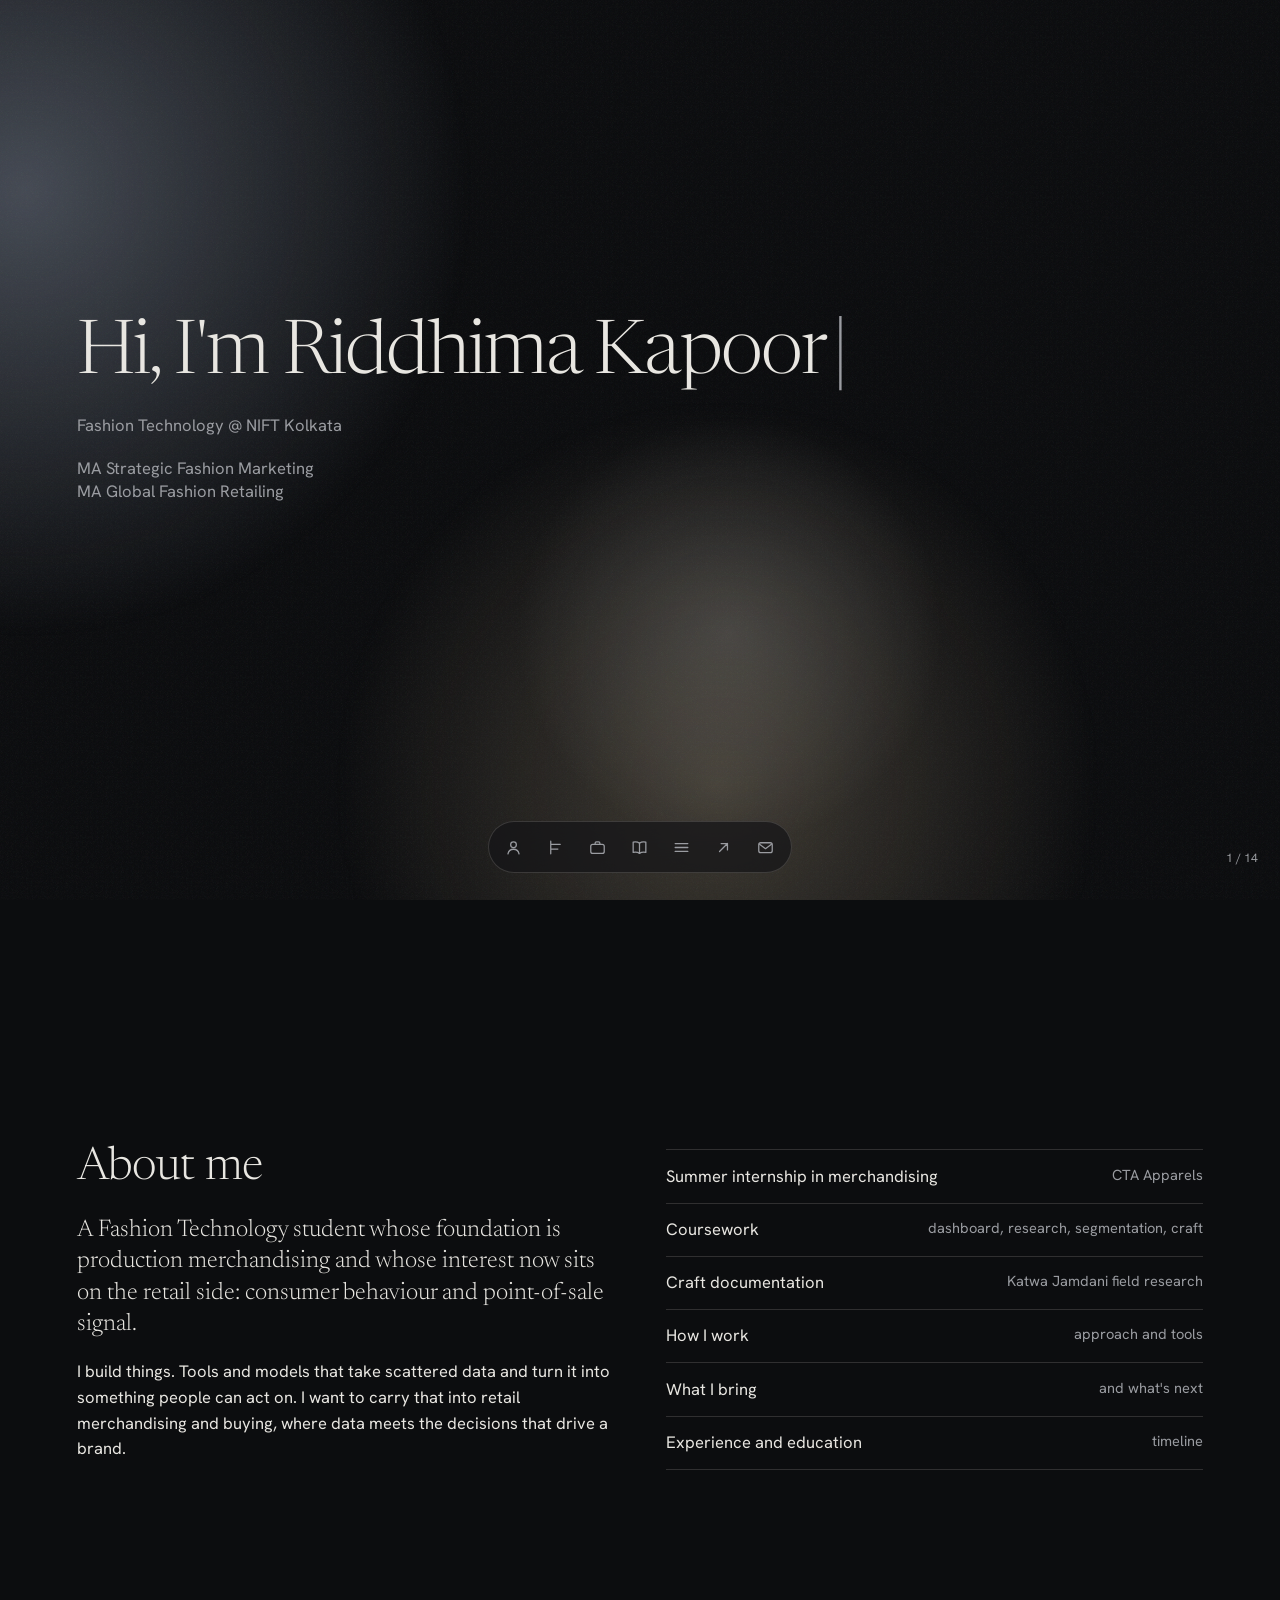
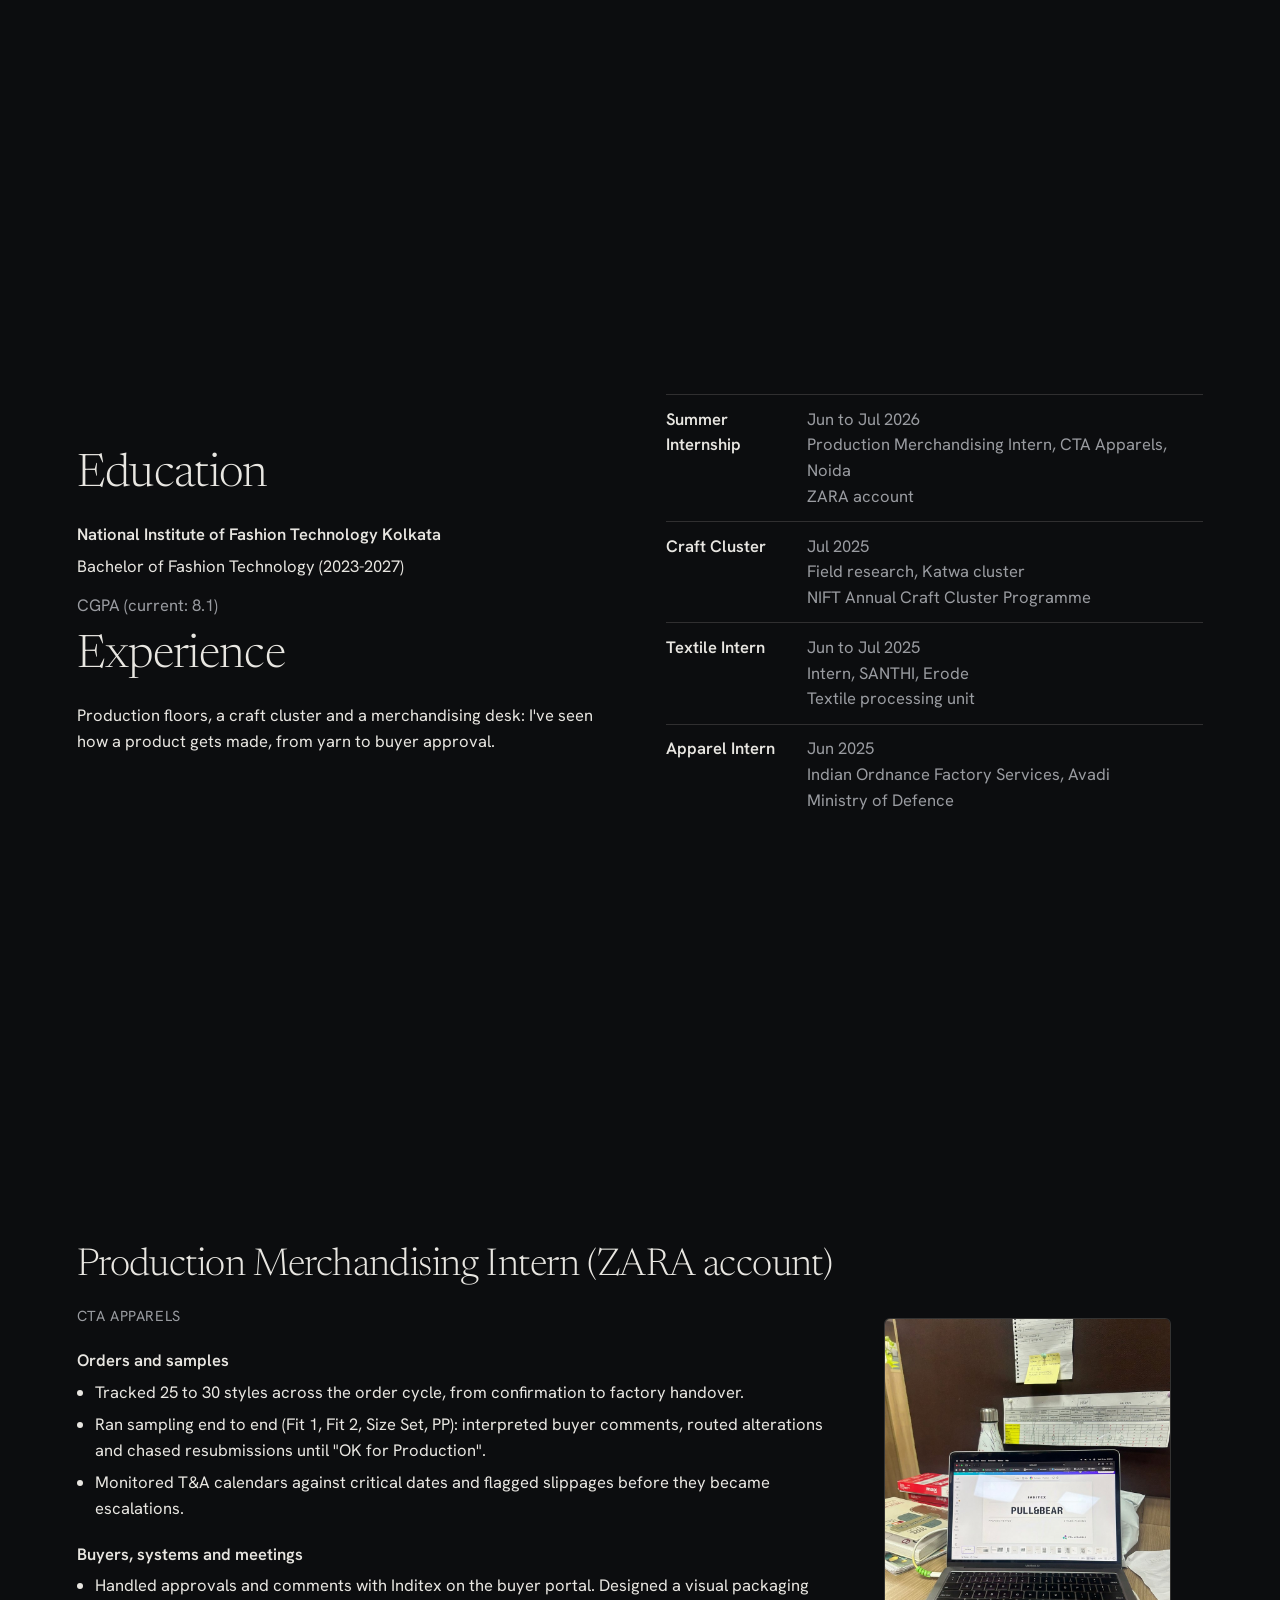
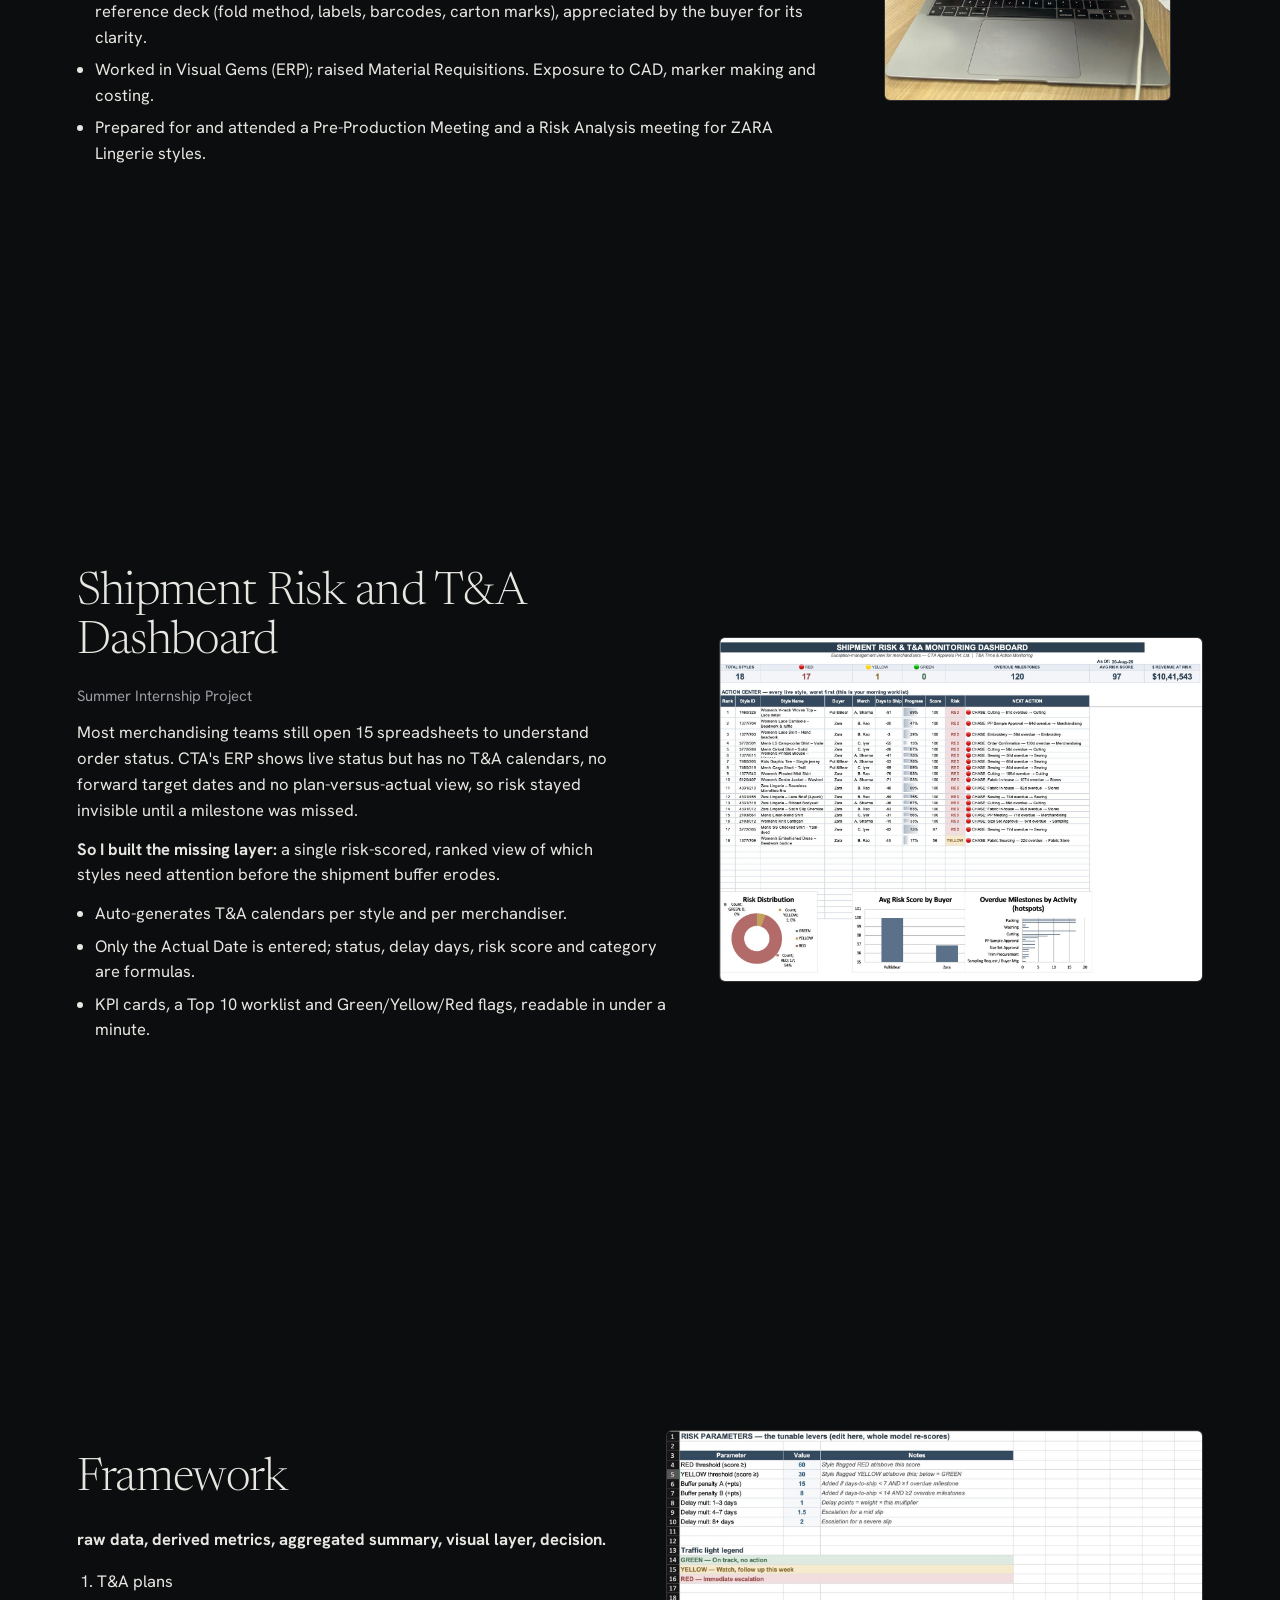
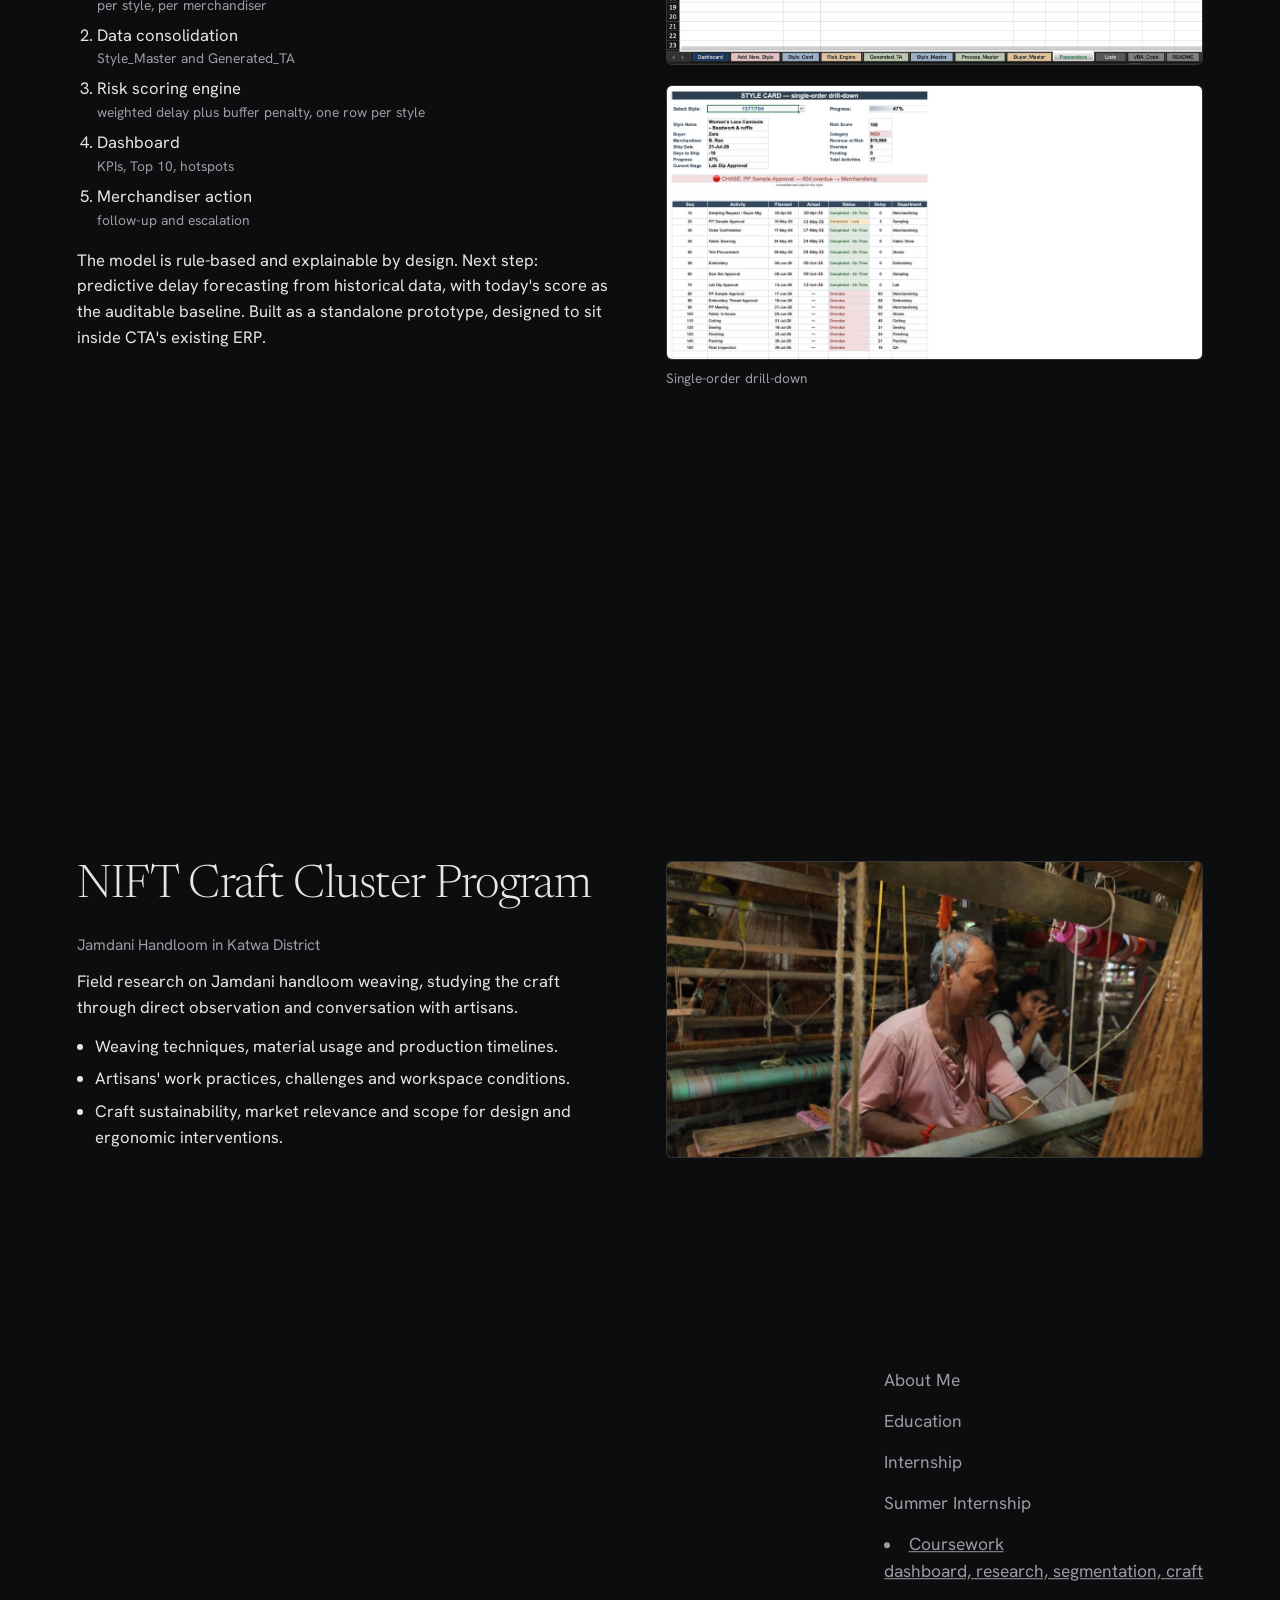
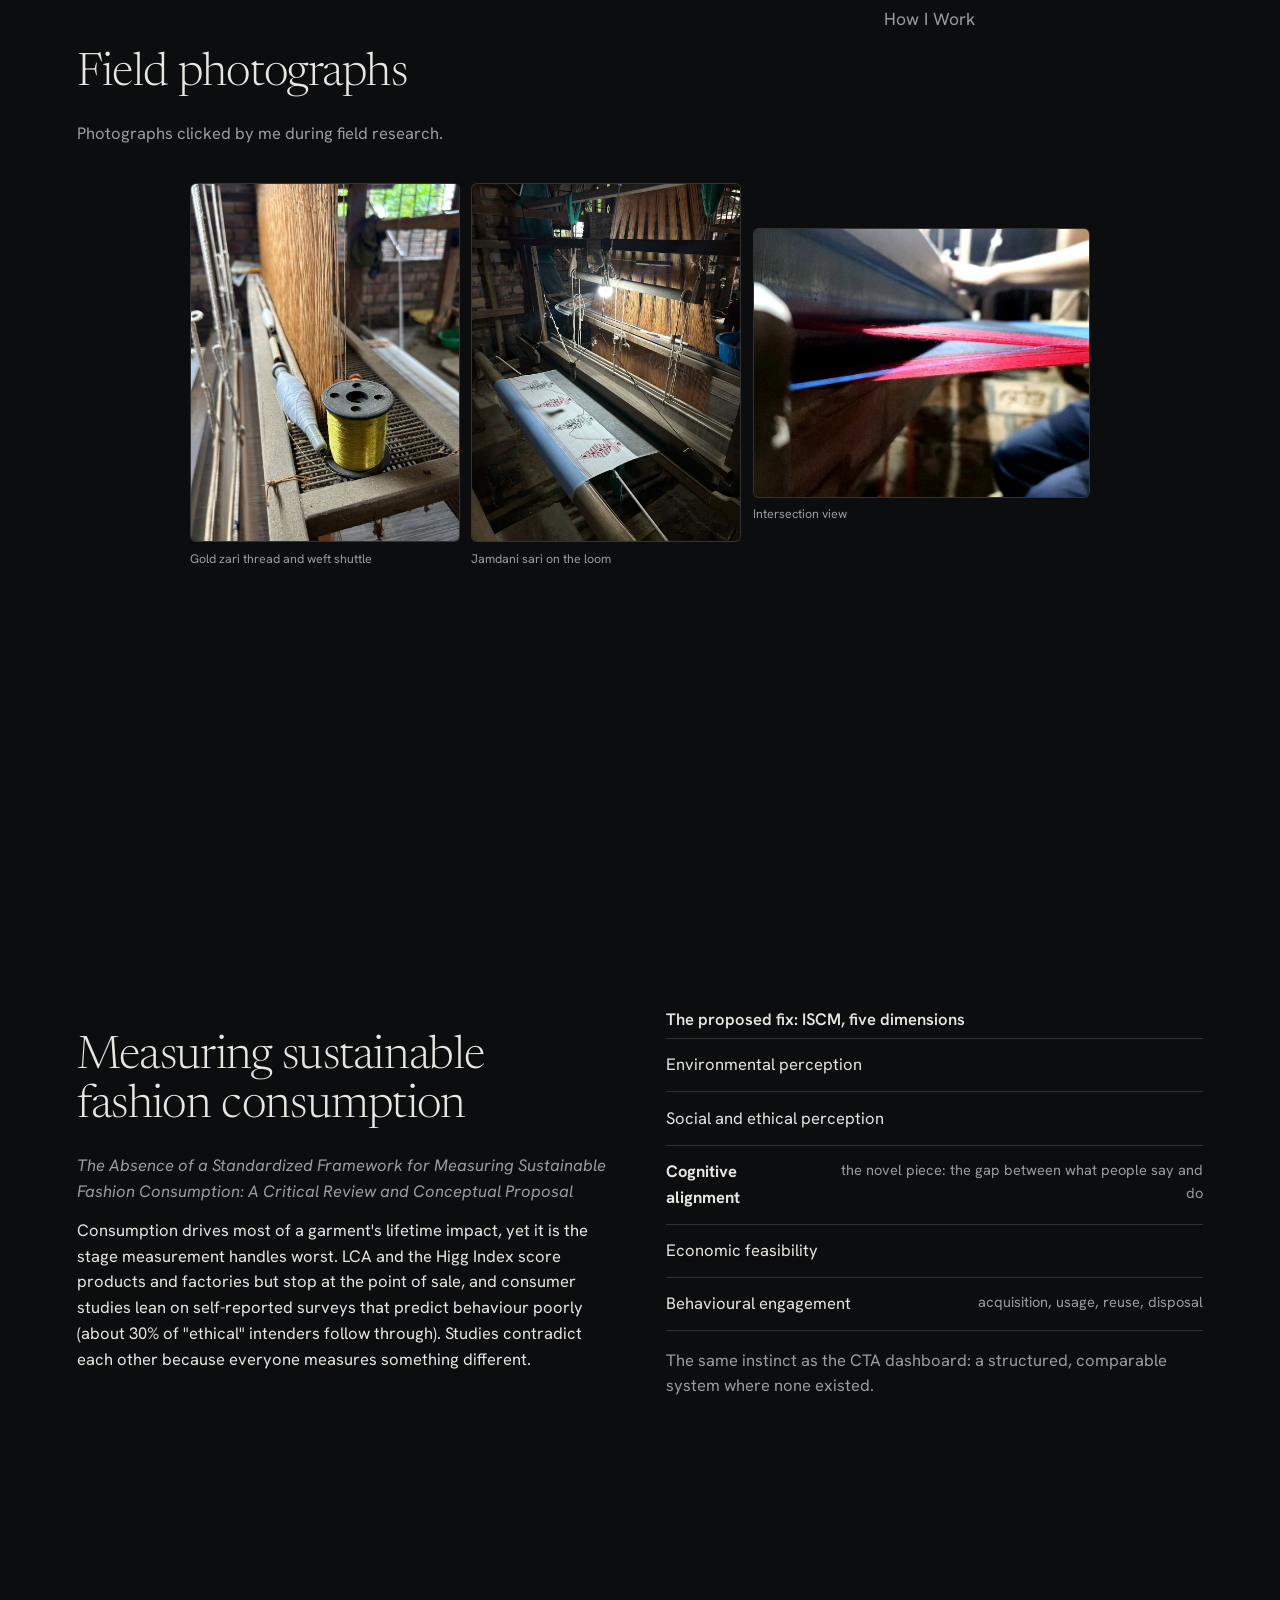
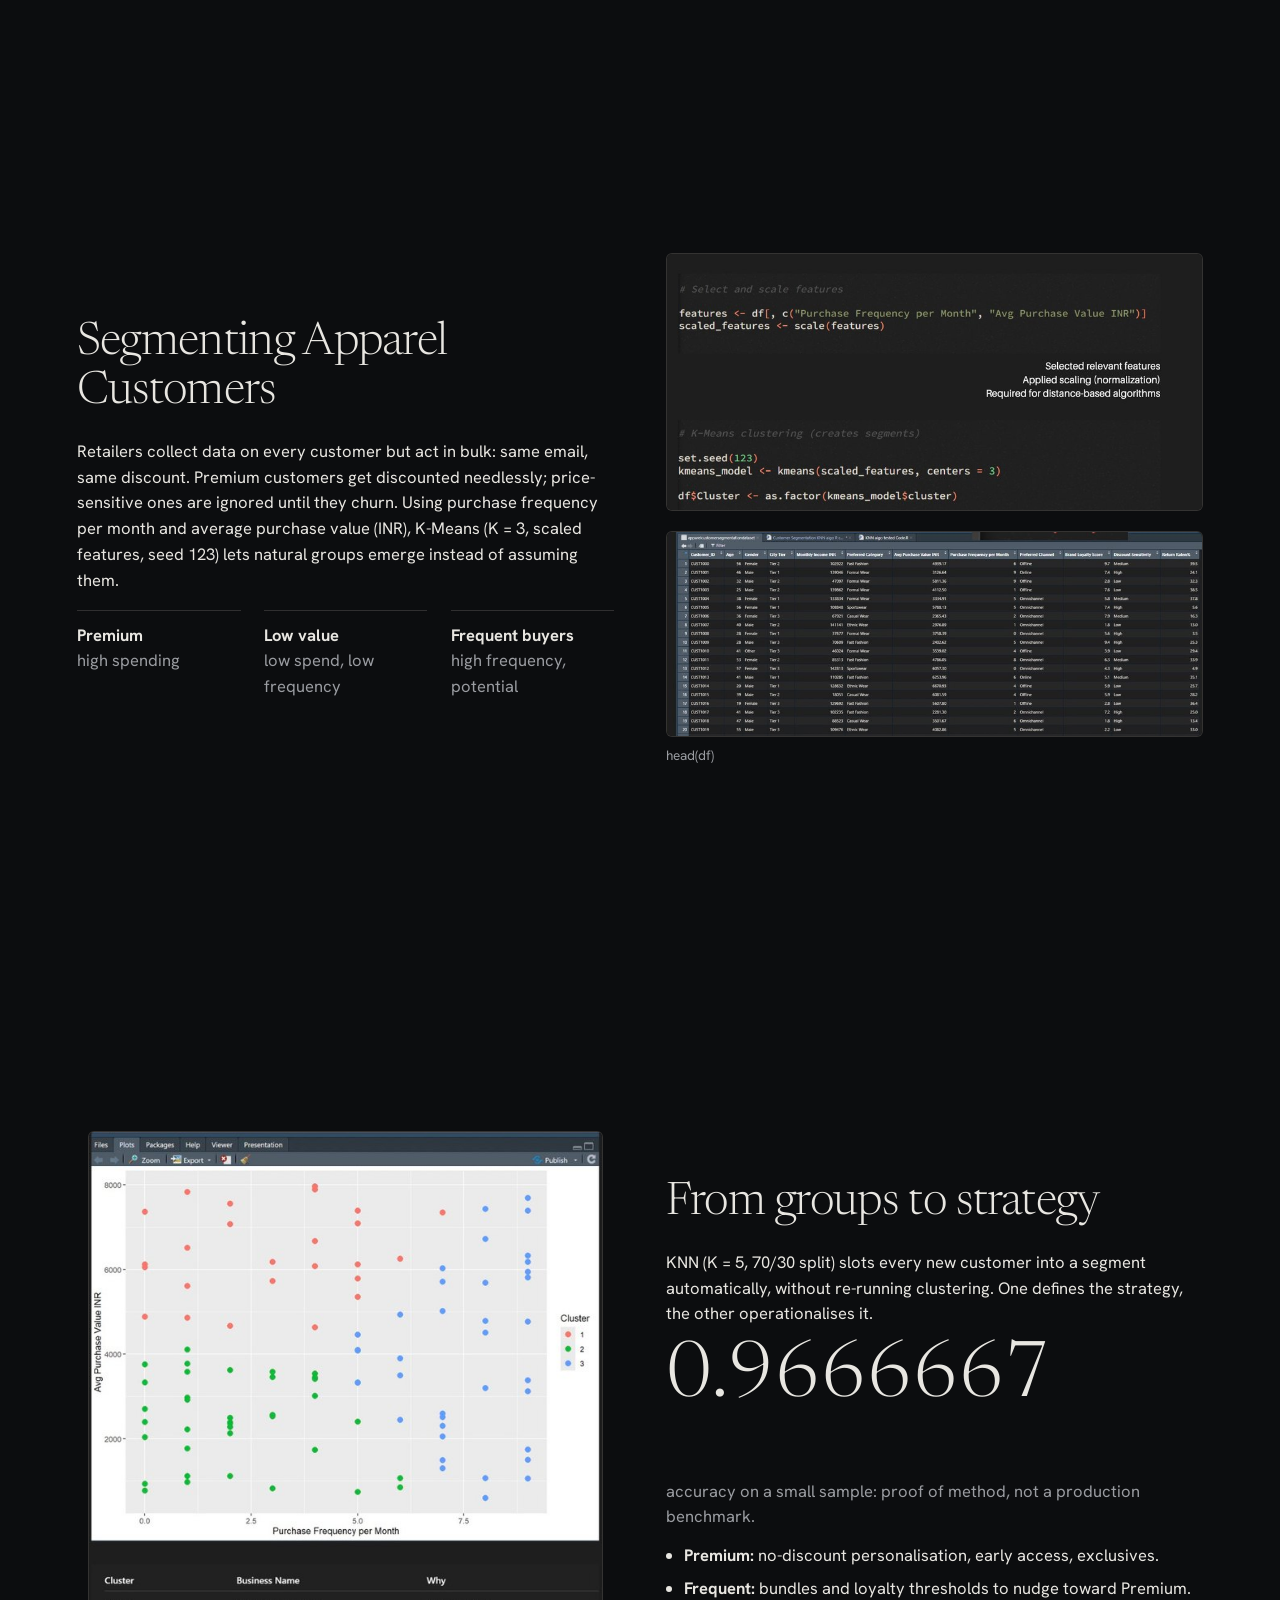
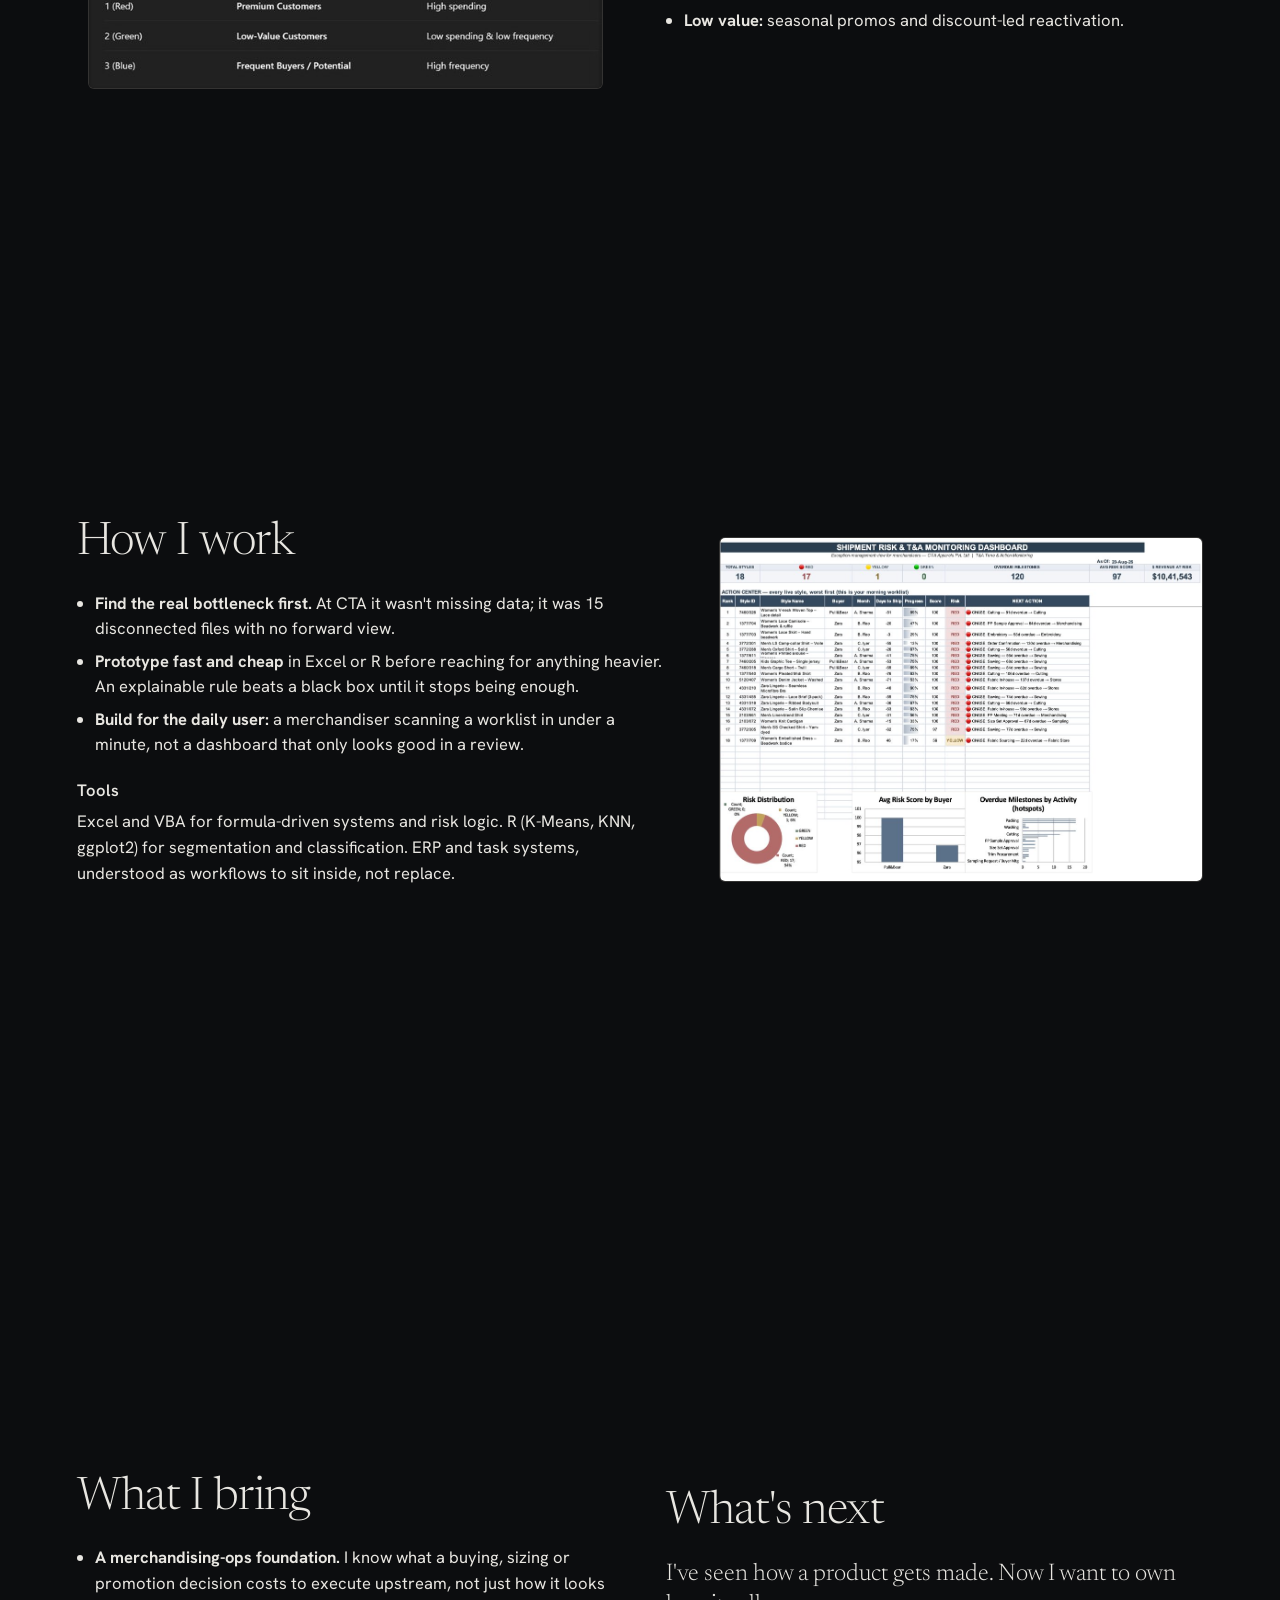
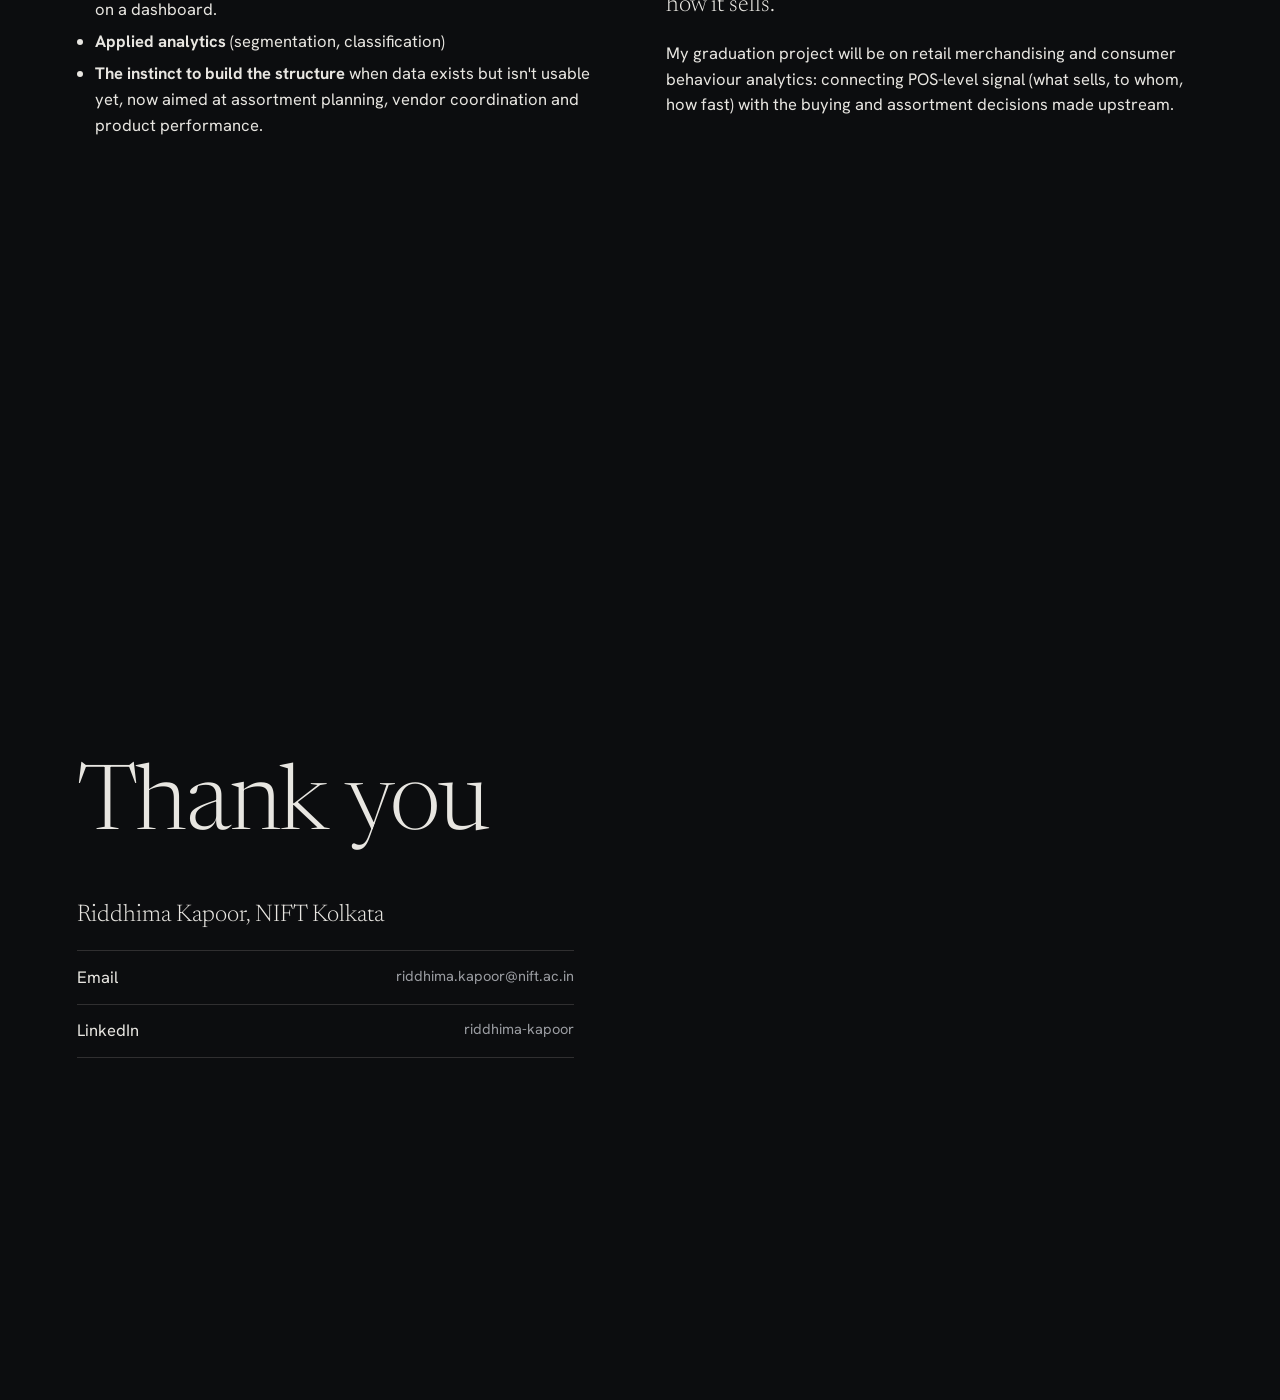
==== index.html @ 6fced2f3 "Update graduation project description in index.html" ====
<!DOCTYPE html>
<html lang="en"><head><meta charset="utf-8">
<meta name="viewport" content="width=device-width,initial-scale=1,viewport-fit=cover">
<title>Riddhima Kapoor | Portfolio</title>
<meta name="description" content="Portfolio of Riddhima Kapoor, Fashion Technology student at NIFT Kolkata: retail merchandising and consumer behaviour analytics.">
<meta name="theme-color" content="#0c0d0f">
<link rel="preconnect" href="https://fonts.googleapis.com"><link rel="preconnect" href="https://fonts.gstatic.com" crossorigin>
<link href="https://fonts.googleapis.com/css2?family=Hanken+Grotesk:wght@400;600&family=Newsreader:ital,opsz,wght@0,6..72,300;1,6..72,300&display=swap" rel="stylesheet">
<style>html,body{background:#0c0d0f;color:#e8e6e1}</style>
<link rel="stylesheet" href="css/style.css">
</head><body>
<div class="bd" aria-hidden="true"><div class="o a" id="oa"></div><div class="o b" id="ob"></div><div class="o c" id="oc"></div><div class="grain"></div></div>
<div class="ct" id="ct" aria-hidden="true"></div>
<main>

<section class="slide on" id="cover" data-g="cover"><div class="in">
<div><h1 class="typing-heading" aria-label="Hi, I'm Riddhima Kapoor"><span id="typing-text"></span><span class="typing-cursor" aria-hidden="true">|</span></h1>
<p class="mute cover-degree">Fashion Technology @ NIFT Kolkata</p>
<p class="mute cover-masters">MA Strategic Fashion Marketing<br>MA Global Fashion Retailing</p></div>
<div class="landing-menu" aria-label="Portfolio sections"><span>About Me</span><span>Education</span><span>Internship</span><span>Summer Internship</span><li><a href="#cta" data-go="cta">Coursework<span>dashboard, research, segmentation, craft</span></a></li><span>How I Work</span></div></div>
</section>

<section class="slide" id="about" data-g="about"><div class="in g2">
<div><h2>About me</h2>
<p class="lede">A Fashion Technology student whose foundation is production merchandising and whose interest now sits on the retail side: consumer behaviour and point-of-sale signal.</p>
<p>I build things. Tools and models that take scattered data and turn it into something people can act on. I want to carry that into retail merchandising and buying, where data meets the decisions that drive a brand.</p></div>
<ul class="ll">
<li><a href="#intern" data-go="intern">Summer internship in merchandising<span>CTA Apparels</span></a></li>
<li><a href="#courses" data-go="courses">Coursework<span>dashboard, research, segmentation, craft</span></a></li>
<li><a href="#craft" data-go="craft">Craft documentation<span>Katwa Jamdani field research</span></a></li>
<li><a href="#how" data-go="how">How I work<span>approach and tools</span></a></li>
<li><a href="#bring" data-go="bring">What I bring<span>and what's next</span></a></li>
<li><a href="#background" data-go="background">Experience and education<span>timeline</span></a></li></ul></div></section>

<section class="slide" id="background" data-g="background"><div class="in g2">
<div><h2>Education</h2>
<h3>National Institute of Fashion Technology Kolkata</h3>
<p>Bachelor of Fashion Technology (2023-2027)</p>
<p class="mute">CGPA (current: 8.1)</p>
<h2 class="experience-heading">Experience</h2>
<p>Production floors, a craft cluster and a merchandising desk: I've seen how a product gets made, from yarn to buyer approval.</p></div>
<ul class="tl">
<li><span><b>Summer Internship</b></span><span class="mute">Jun to Jul 2026<br>Production Merchandising Intern, CTA Apparels, Noida<br>ZARA account</span></li>
<li><span><b>Craft Cluster</b></span><span class="mute">Jul 2025<br>Field research, Katwa cluster<br>NIFT Annual Craft Cluster Programme</span></li>
<li><span><b>Textile Intern</b></span><span class="mute">Jun to Jul 2025<br>Intern, SANTHI, Erode<br>Textile processing unit</span></li>
<li><span><b>Apparel Intern</b></span><span class="mute">Jun 2025<br>Indian Ordnance Factory Services, Avadi<br>Ministry of Defence</span></li></ul></div></section>

<section class="slide" id="intern" data-g="intern"><div class="in g3">
<div><h2 class="intern-title">Production Merchandising Intern (ZARA account)</h2>
<p class="mute intern-project">CTA APPARELS</p>
<h3>Orders and samples</h3>
<ul><li>Tracked 25 to 30 styles across the order cycle, from confirmation to factory handover.</li>
<li>Ran sampling end to end (Fit 1, Fit 2, Size Set, PP): interpreted buyer comments, routed alterations and chased resubmissions until "OK for Production".</li>
<li>Monitored T&amp;A calendars against critical dates and flagged slippages before they became escalations.</li></ul>
<h3>Buyers, systems and meetings</h3>
<ul><li>Handled approvals and comments with Inditex on the buyer portal. Designed a visual packaging reference deck (fold method, labels, barcodes, carton marks), appreciated by the buyer for its clarity.</li>
<li>Worked in Visual Gems (ERP); raised Material Requisitions. Exposure to CAD, marker making and costing.</li>
<li>Prepared for and attended a Pre-Production Meeting and a Risk Analysis meeting for ZARA Lingerie styles.</li></ul></div>
<figure class="fig"><img src="images/internship-workspace.jpg" width="908" height="1210" alt="Laptop at the CTA Apparels desk showing a Pull&amp;Bear packaging method deck, with a T&amp;A chart on the wall."></figure></div></section>


<section class="slide" id="cta" data-g="courses"><div class="in g3">
<div><h2>Shipment Risk and T&amp;A Dashboard</h2>
<p class="mute cta-subtitle">Summer Internship Project</p>
<p>Most merchandising teams still open 15 spreadsheets to understand order status. CTA's ERP shows live status but has no T&amp;A calendars, no forward target dates and no plan-versus-actual view, so risk stayed invisible until a milestone was missed.</p>
<p><b>So I built the missing layer:</b> a single risk-scored, ranked view of which styles need attention before the shipment buffer erodes.</p>
<ul><li>Auto-generates T&amp;A calendars per style and per merchandiser.</li>
<li>Only the Actual Date is entered; status, delay days, risk score and category are formulas.</li>
<li>KPI cards, a Top 10 worklist and Green/Yellow/Red flags, readable in under a minute.</li></ul></div>
<figure class="fig"><a href="images/cta-dashboard.jpg"><img src="images/cta-dashboard.jpg" width="1600" height="1139" alt="Dashboard: 18 styles, 17 red, 1 yellow, 120 overdue milestones, average risk score 97, ranked action center."></a></figure></div></section>

<section class="slide" id="cta2" data-g="courses"><div class="in g2">
<div><h2>Framework</h2>
<p><b>raw data, derived metrics, aggregated summary, visual layer, decision.</b></p>
<ol class="steps"><li>T&amp;A plans<small>per style, per merchandiser</small></li><li>Data consolidation<small>Style_Master and Generated_TA</small></li><li>Risk scoring engine<small>weighted delay plus buffer penalty, one row per style</small></li><li>Dashboard<small>KPIs, Top 10, hotspots</small></li><li>Merchandiser action<small>follow-up and escalation</small></li></ol>
<p style="margin-top:1em">The model is rule-based and explainable by design. Next step: predictive delay forecasting from historical data, with today's score as the auditable baseline. Built as a standalone prototype, designed to sit inside CTA's existing ERP.</p></div>
<div class="pair"><figure class="fig"><a href="images/risk-parameters.jpg"><img src="images/risk-parameters.jpg" width="1600" height="696" alt="Risk Parameters sheet with thresholds, buffer penalties and delay multipliers."></a></figure>
<figure class="fig"><a href="images/style-card.jpg"><img src="images/style-card.jpg" width="1176" height="600" alt="Style Card drill-down for one order with T&amp;A table."></a><figcaption>Single-order drill-down</figcaption></figure></div></div></section>

<section class="slide" id="craft" data-g="courses"><div class="in g2">
<div><h2>NIFT Craft Cluster Program</h2>
<p class="mute craft-subtitle">Jamdani Handloom in Katwa District</p>
<p>Field research on Jamdani handloom weaving, studying the craft through direct observation and conversation with artisans.</p>
<ul><li>Weaving techniques, material usage and production timelines.</li><li>Artisans' work practices, challenges and workspace conditions.</li><li>Craft sustainability, market relevance and scope for design and ergonomic interventions.</li></ul></div>
<figure class="fig"><img src="images/craft-weaver-at-loom.jpg" width="1170" height="646" alt="A weaver at his handloom in the Katwa cluster, with a person photographing behind him."></figure></div></section>

<section class="slide" id="craft2" data-g="courses"><div class="in" style="gap:1.4em;max-width:1360px">
<div><h2>Field photographs</h2>
<p class="mute">Photographs clicked by me during field research.</p></div>
<div class="photos">
<figure class="fig"><img style="max-height:54vh" src="images/loom-warp-threads-spool.jpg" width="1050" height="1400" alt="Warp threads, a pirn and a spool of metallic gold zari thread on a handloom."><figcaption style="font-size:.75em">Gold zari thread and weft shuttle</figcaption></figure>
<figure class="fig"><img style="max-height:54vh" src="images/loom-jamdani-motifs.jpg" width="1050" height="1400" alt="Leaf-shaped motifs in red and grey emerging on cloth on the loom."><figcaption style="font-size:.75em">Jamdani sari on the loom</figcaption></figure>
<figure class="fig"><img style="max-height:54vh" src="images/loom-weavers-hand-warp.jpg" width="1170" height="653" alt="A weaver's hand at the loom with red and blue warp threads crossing."><figcaption style="font-size:.75em">Intersection view</figcaption></figure></div></div></section>

<section class="slide" id="iscm" data-g="courses"><div class="in g2">
<div><h2>Measuring sustainable fashion consumption</h2>
<p class="mute"><i>The Absence of a Standardized Framework for Measuring Sustainable Fashion Consumption: A Critical Review and Conceptual Proposal</i></p>
<p>Consumption drives most of a garment's lifetime impact, yet it is the stage measurement handles worst. LCA and the Higg Index score products and factories but stop at the point of sale, and consumer studies lean on self-reported surveys that predict behaviour poorly (about 30% of "ethical" intenders follow through). Studies contradict each other because everyone measures something different.</p></div>
<div><h3 style="margin-top:0">The proposed fix: ISCM, five dimensions</h3>
<ul class="ll"><li><a>Environmental perception</a></li><li><a>Social and ethical perception</a></li>
<li><a><b>Cognitive alignment</b> <span>the novel piece: the gap between what people say and do</span></a></li>
<li><a>Economic feasibility</a></li><li><a>Behavioural engagement <span>acquisition, usage, reuse, disposal</span></a></li></ul>
<p style="margin-top:1em" class="mute">The same instinct as the CTA dashboard: a structured, comparable system where none existed.</p></div></div></section>

<section class="slide" id="seg" data-g="courses"><div class="in g2">
<div><h2>Segmenting Apparel Customers</h2>
<p>Retailers collect data on every customer but act in bulk: same email, same discount. Premium customers get discounted needlessly; price-sensitive ones are ignored until they churn. Using purchase frequency per month and average purchase value (INR), K-Means (K = 3, scaled features, seed 123) lets natural groups emerge instead of assuming them.</p>
<div class="seg3"><div><b>Premium</b><br><span class="mute">high spending</span></div><div><b>Low value</b><br><span class="mute">low spend, low frequency</span></div><div><b>Frequent buyers</b><br><span class="mute">high frequency, potential</span></div></div></div>
<div class="pair"><figure class="fig"><a href="images/kmeans-code.jpg"><img src="images/kmeans-code.jpg" width="857" height="410" alt="R code scaling two features and running kmeans with three centers."></a></figure>
<figure class="fig"><a href="images/customer-data.jpg"><img src="images/customer-data.jpg" width="877" height="334" alt="First 20 rows of the customer dataset in R."></a><figcaption>head(df)</figcaption></figure></div></div></section>

<section class="slide" id="seg2" data-g="courses"><div class="in g2">
<figure class="fig"><a href="images/cluster-scatter.jpg"><img src="images/cluster-scatter.jpg" width="632" height="686" alt="Scatter of purchase frequency against average purchase value, coloured by cluster."></a></figure>
<div><h2>From groups to strategy</h2>
<p>KNN (K = 5, 70/30 split) slots every new customer into a segment automatically, without re-running clustering. One defines the strategy, the other operationalises it.</p>
<p class="stat">0.9666667</p><p class="mute">accuracy on a small sample: proof of method, not a production benchmark.</p>
<ul><li><b>Premium:</b> no-discount personalisation, early access, exclusives.</li><li><b>Frequent:</b> bundles and loyalty thresholds to nudge toward Premium.</li><li><b>Low value:</b> seasonal promos and discount-led reactivation.</li></ul></div></div></section>

<section class="slide" id="how" data-g="how"><div class="in g3">
<div><h2>How I work</h2>
<ul><li><b>Find the real bottleneck first.</b> At CTA it wasn't missing data; it was 15 disconnected files with no forward view.</li>
<li><b>Prototype fast and cheap</b> in Excel or R before reaching for anything heavier. An explainable rule beats a black box until it stops being enough.</li>
<li><b>Build for the daily user:</b> a merchandiser scanning a worklist in under a minute, not a dashboard that only looks good in a review.</li></ul>
<h3>Tools</h3>
<p>Excel and VBA for formula-driven systems and risk logic. R (K-Means, KNN, ggplot2) for segmentation and classification. ERP and task systems, understood as workflows to sit inside, not replace.</p></div>
<figure class="fig"><a href="images/dashboard-overview.jpg"><img src="images/dashboard-overview.jpg" width="1047" height="746" alt="Full dashboard with KPI cards, risk donut chart and charts by buyer and activity."></a></figure></div></section>

<section class="slide" id="bring" data-g="bring"><div class="in g2">
<div><h2>What I bring</h2>
<ul><li><b>A merchandising-ops foundation.</b> I know what a buying, sizing or promotion decision costs to execute upstream, not just how it looks on a dashboard.</li>
<li><b>Applied analytics</b> (segmentation, classification)</li>
<li><b>The instinct to build the structure</b> when data exists but isn't usable yet, now aimed at assortment planning, vendor coordination and product performance.</li></ul></div>
<div><h2>What's next</h2>
<p class="lede">I've seen how a product gets made. Now I want to own how it sells.</p>
<p>My graduation project will be on retail merchandising and consumer behaviour analytics: connecting POS-level signal (what sells, to whom, how fast) with the buying and assortment decisions made upstream.</p></div></div></section>

<section class="slide" id="contact" data-g="contact"><div class="in">
<div><h2 style="font-size:clamp(40px,7vw,110px)">Thank you</h2>
<p class="lede">Riddhima Kapoor, NIFT Kolkata</p>
<ul class="ll" style="max-width:30em"><li><a href="mailto:riddhima.kapoor@nift.ac.in">Email<span>riddhima.kapoor@nift.ac.in</span></a></li>
<li><a href="https://www.linkedin.com/in/riddhima-kapoor-3177641b4" target="_blank" rel="noopener">LinkedIn<span>riddhima-kapoor</span></a></li></ul></div></div></section>
</main>

<nav class="nav" id="nav" aria-label="Sections">
<button class="nv" data-g="about" data-t="about" aria-label="About me"><svg viewBox="0 0 24 24"><circle cx="12" cy="8.5" r="3.6"/><path d="M5 20c.9-3.9 3.5-5.8 7-5.8s6.1 1.9 7 5.8"/></svg><span>About</span></button>
<button class="nv" data-g="background" data-t="background" aria-label="Experience"><svg viewBox="0 0 24 24"><path d="M6 4v16M6 8h12M6 14h9"/></svg><span>Experience</span></button>
<button class="nv" data-g="intern" data-t="intern" aria-label="Internship"><svg viewBox="0 0 24 24"><rect x="3.5" y="8" width="17" height="11.5" rx="2.5"/><path d="M9 8V6.6A1.6 1.6 0 0 1 10.6 5h2.8A1.6 1.6 0 0 1 15 6.6V8"/></svg><span>Internship</span></button>
  <button class="nv" data-g="courses" data-t="cta" aria-label="Coursework"><svg viewBox="0 0 24 24"><path d="M12 6.5C10 5 7 4.6 4 5.2v13c3-.6 6-.2 8 1.3 2-1.5 5-1.9 8-1.3v-13c-3-.6-6-.2-8 1.3zM12 6.5v12.9"/></svg><span>Coursework</span></button>
<button class="nv" data-g="how" data-t="how" aria-label="How I work"><svg viewBox="0 0 24 24"><path d="M4 7h16M4 12h16M4 17h16"/></svg><span>How I work</span></button>
<button class="nv" data-g="bring" data-t="bring" aria-label="What I bring"><svg viewBox="0 0 24 24"><path d="M7 17L17 7M9 7h8v8"/></svg><span>What I bring</span></button>
<button class="nv" data-g="contact" data-t="contact" aria-label="Contact"><svg viewBox="0 0 24 24"><rect x="3.5" y="6" width="17" height="12.5" rx="2.5"/><path d="M4.5 8l7.5 5.5L19.5 8"/></svg><span>Contact</span></button>
</nav>
<script src="js/main.js"></script>
  
  <style>
.fig img{cursor:zoom-in}
.lb{position:fixed;inset:0;z-index:200;display:flex;flex-direction:column;align-items:center;justify-content:center;gap:.8em;padding:4vh 4vw;background:rgba(8,9,10,.94);opacity:0;pointer-events:none;transition:opacity .2s;cursor:zoom-out;touch-action:none}
.lb.open{opacity:1;pointer-events:auto}
.lb img{width:auto;height:auto;max-width:100%;max-height:calc(100svh - 14vh);object-fit:contain;border:0;border-radius:4px}
.lb p{margin:0;font-size:.85em;color:#9a9ca1}
.lb button{position:absolute;top:16px;right:20px;padding:8px 14px;border:1px solid rgba(232,230,225,.25);border-radius:99px;background:none;color:#e8e6e1;font:600 13px "Hanken Grotesk",Arial,sans-serif;cursor:pointer}
</style>
<script>
(function(){
var lb=document.createElement('div');lb.className='lb';lb.setAttribute('role','dialog');lb.setAttribute('aria-modal','true');lb.setAttribute('aria-label','Photo viewer');
lb.innerHTML='<button type="button">Close</button><img alt=""><p></p>';document.body.appendChild(lb);
var im=lb.querySelector('img'),cap=lb.querySelector('p'),btn=lb.querySelector('button'),from=null;
function isOpen(){return lb.classList.contains('open')}
function open(img){from=img;im.src=img.currentSrc||img.src;im.alt=img.alt;var f=img.closest('figure'),c=f&&f.querySelector('figcaption');cap.textContent=c?c.textContent:'';cap.hidden=!c;lb.classList.add('open');btn.focus()}
function close(){lb.classList.remove('open');if(from)from.focus({preventScroll:true})}
[].forEach.call(document.querySelectorAll('.fig img'),function(i){i.tabIndex=0;i.setAttribute('role','button');i.setAttribute('aria-label','View full screen: '+i.alt)});
document.addEventListener('click',function(e){var i=e.target.closest&&e.target.closest('.fig img');
if(i&&!isOpen()){e.preventDefault();open(i)}else if(isOpen()&&lb.contains(e.target)){close()}},true);
addEventListener('keydown',function(e){
if(isOpen()){e.stopPropagation();if(e.key==='Escape')close();else if(e.key!=='Enter'&&e.key!==' ')e.preventDefault();return}
if((e.key==='Enter'||e.key===' ')&&e.target.matches&&e.target.matches('.fig img')){e.preventDefault();e.stopPropagation();open(e.target)}},true);
addEventListener('wheel',function(e){if(isOpen()){e.preventDefault();e.stopPropagation()}},{capture:true,passive:false});
})();
</script>
  
</body></html>
---- css/style.css ----
:root{--bg:#0c0d0f;--ink:#e8e6e1;--mute:#9a9ca1;--line:rgba(232,230,225,.16);--serif:"Newsreader","Iowan Old Style",Georgia,serif;--sans:"Hanken Grotesk","Helvetica Neue",Arial,sans-serif}
*{box-sizing:border-box}
html{scroll-snap-type:y mandatory;overscroll-behavior-y:none;background:var(--bg);-webkit-text-size-adjust:100%}
body{margin:0;background:var(--bg);color:var(--ink);font:400 clamp(14px,1.05vw + .35vh,18px)/1.55 var(--sans);-webkit-font-smoothing:antialiased}
img{display:block;max-width:100%;height:auto}a{color:inherit}
:focus-visible{outline:2px solid var(--ink);outline-offset:3px}
/* light backdrop */
.bd{position:fixed;inset:0;z-index:0;overflow:hidden;pointer-events:none}
.o{position:absolute;border-radius:50%;will-change:transform;transition:transform 1.1s cubic-bezier(.2,.8,.2,1)}
.o.a{width:70vmax;height:70vmax;left:-25vmax;top:-30vmax;background:radial-gradient(closest-side,rgba(150,162,182,.42),transparent)}
.o.b{width:60vmax;height:60vmax;right:-22vmax;bottom:-28vmax;background:radial-gradient(closest-side,rgba(186,168,138,.30),transparent)}
.o.c{width:34vmax;height:34vmax;left:40vw;top:20vh;background:radial-gradient(closest-side,rgba(232,230,225,.16),transparent)}
.beam{position:absolute;inset:-20%;background:conic-gradient(from var(--ang,200deg) at 80% -10%,transparent 0deg,rgba(232,230,225,.07) 14deg,transparent 30deg);transition:--ang 1s;transition:background 1s}
.grain{position:absolute;inset:0;opacity:.07;background-image:url("data:image/svg+xml,%3Csvg xmlns='http://www.w3.org/2000/svg' width='160' height='160'%3E%3Cfilter id='n'%3E%3CfeTurbulence baseFrequency='.8' numOctaves='2'/%3E%3C/filter%3E%3Crect width='160' height='160' filter='url(%23n)'/%3E%3C/svg%3E")}
main{position:relative;z-index:2}
.slide{height:100vh;height:100svh;scroll-snap-align:start;scroll-snap-stop:always;display:flex;align-items:center;padding:4vh 6vw 13vh}
.in{width:100%;max-width:1180px;margin:0 auto;display:grid;gap:4vw;align-items:center;opacity:0;transition:opacity .3s}
.slide.on .in{opacity:1}
.g2{grid-template-columns:1fr 1fr}.g3{grid-template-columns:1.1fr .9fr}
h1,h2,h3{font-family:var(--serif);font-weight:300;margin:0}
h1{font-size:clamp(34px,5.8vw,92px);line-height:1.05;letter-spacing:-.025em}
h2{font-size:clamp(28px,3.6vw,56px);line-height:1.05;letter-spacing:-.015em;margin-bottom:.5em}
h3{font-family:var(--sans);font-weight:600;font-size:1em;margin:1.2em 0 .35em}
p{margin:0 0 .8em;max-width:62ch}ul{margin:0;padding-left:1.1em}li{margin-bottom:.4em}
.mute{color:var(--mute)}.lede{font-family:var(--serif);font-size:1.45em;line-height:1.3;font-weight:300}
.fig{margin:0}.fig img{border:1px solid var(--line);border-radius:6px;background:#111;max-height:62vh;width:auto;margin:0 auto}
.fig figcaption{font-size:.82em;color:var(--mute);margin-top:.6em}
.pair{display:grid;gap:1.2em}
/* link list */
.ll{list-style:none;padding:0;margin:0;border-top:1px solid var(--line)}
.ll li{margin:0}.ll a{display:flex;justify-content:space-between;gap:1em;padding:.8em 0;border-bottom:1px solid var(--line);text-decoration:none;transition:padding .25s,color .25s}
.ll a span{color:var(--mute);font-size:.88em;text-align:right}.ll a:hover{padding-left:.7em}
.tl{list-style:none;padding:0;margin:0}.tl li{display:grid;grid-template-columns:7.5em 1fr;gap:1em;padding:.7em 0;border-top:1px solid var(--line);margin:0}.tl b{font-weight:600}
.steps{padding-left:1.2em}.steps small{display:block;color:var(--mute)}
.stat{font-family:var(--serif);font-size:clamp(48px,6vw,96px);font-weight:300;line-height:1}
.seg3{display:grid;grid-template-columns:repeat(3,1fr);gap:1.4em;margin-top:1em}.seg3 div{border-top:1px solid var(--line);padding-top:.7em}
.photos{display:grid;grid-template-columns:1fr 1fr 1.25fr;gap:.7em;align-items:center;max-width:900px;margin:0 auto}.photos img{width:100%;height:auto;max-height:38vh;object-fit:cover}.photos figure:last-child img{height:30vh;object-fit:cover;object-position:center}.craft-head>ul{padding-top:2.4em}.craft-subtitle{font-size:.92em}
.cue{position:absolute;left:6vw;bottom:15vh;font-size:.8em;color:var(--mute)}
.cover-degree{margin-top:1.1em;margin-bottom:.3em}
.cover-masters{margin:1.1em 0 0;line-height:1.35}
.intern-title{font-size:clamp(25px,3vw,46px);white-space:nowrap}
.intern-project{margin:.35em 0 1.4em;font-size:.88em;letter-spacing:.04em}
.cta-subtitle{font-size:.9em;margin-top:-.25em}
/* nav */
.nav{position:fixed;left:50%;bottom:calc(env(safe-area-inset-bottom,0px) + 3vh);translate:-50% 0;z-index:50;display:flex;gap:2px;padding:5px;border-radius:99px;background:rgba(20,21,24,.7);backdrop-filter:blur(16px);border:1px solid var(--line);max-width:calc(100vw - 16px)}
.nv{display:flex;align-items:center;height:40px;min-width:40px;padding:0 10px;border:0;border-radius:99px;background:none;color:var(--mute);cursor:pointer;font:600 12.5px var(--sans);transition:background .2s,color .2s}
.nv:hover{color:var(--ink)}.nv svg{width:19px;height:19px;fill:none;stroke:currentColor;stroke-width:1.6;stroke-linecap:round;stroke-linejoin:round;flex:none}
.nv span{max-width:0;overflow:hidden;white-space:nowrap;transition:max-width .3s,margin .3s}
.nv[aria-current=true]{background:var(--ink);color:var(--bg)}.nv[aria-current=true] span{max-width:9em;margin-left:7px}
.ct{position:fixed;bottom:3.6vh;right:22px;z-index:50;font-size:12px;color:var(--mute);font-variant-numeric:tabular-nums}
@media(prefers-reduced-motion:reduce){.o,.in{transition:none}}
@media(max-width:860px),(max-height:600px){html{scroll-snap-type:y proximity}.slide{height:auto;min-height:100svh;padding:60px 20px 110px}.g2,.g3,.photos,.seg3{grid-template-columns:1fr}.photos figure:last-child img{height:auto}.craft-head>ul{padding-top:0}.in{gap:1.6em}.fig img{max-height:none;width:100%}.nv[aria-current=true] span{max-width:0;margin:0}.cue{display:none}.tl li{grid-template-columns:1fr;gap:.1em}}

.tm{display:flex;gap:1.6em;font-size:.88em}.tm a{color:var(--mute);text-decoration:none;transition:color .2s}.tm a:hover{color:var(--ink)}
.landing-menu{position:absolute;right:6vw;top:50%;transform:translateY(-50%);display:grid;gap:.8em;text-align:left;color:var(--mute);font-size:1.05em}.landing-menu span{display:block}
.typing-cursor{display:inline-block;margin-left:.08em;color:var(--mute);animation:blink 1s steps(1,end) infinite}@keyframes blink{50%{opacity:0}}
@media(max-width:860px){.landing-menu{display:none}}
#background .tl{align-self:start}
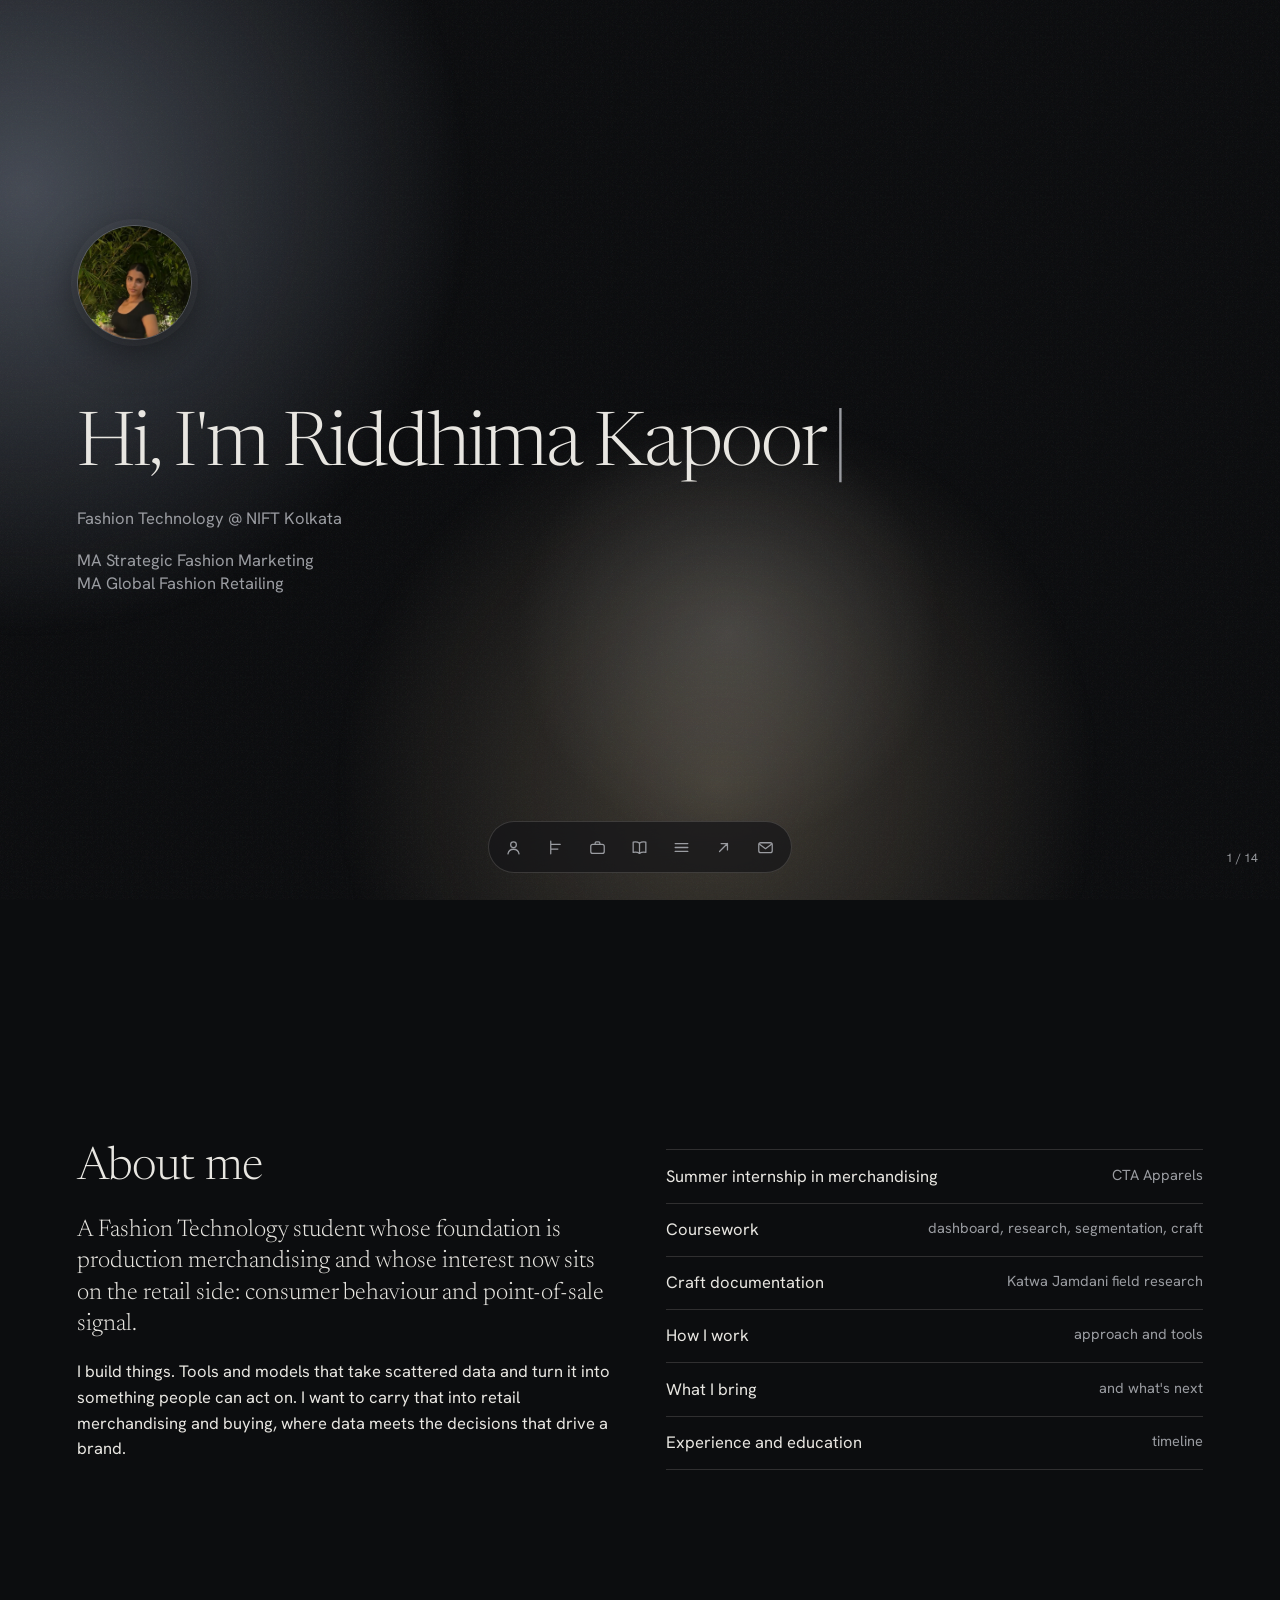
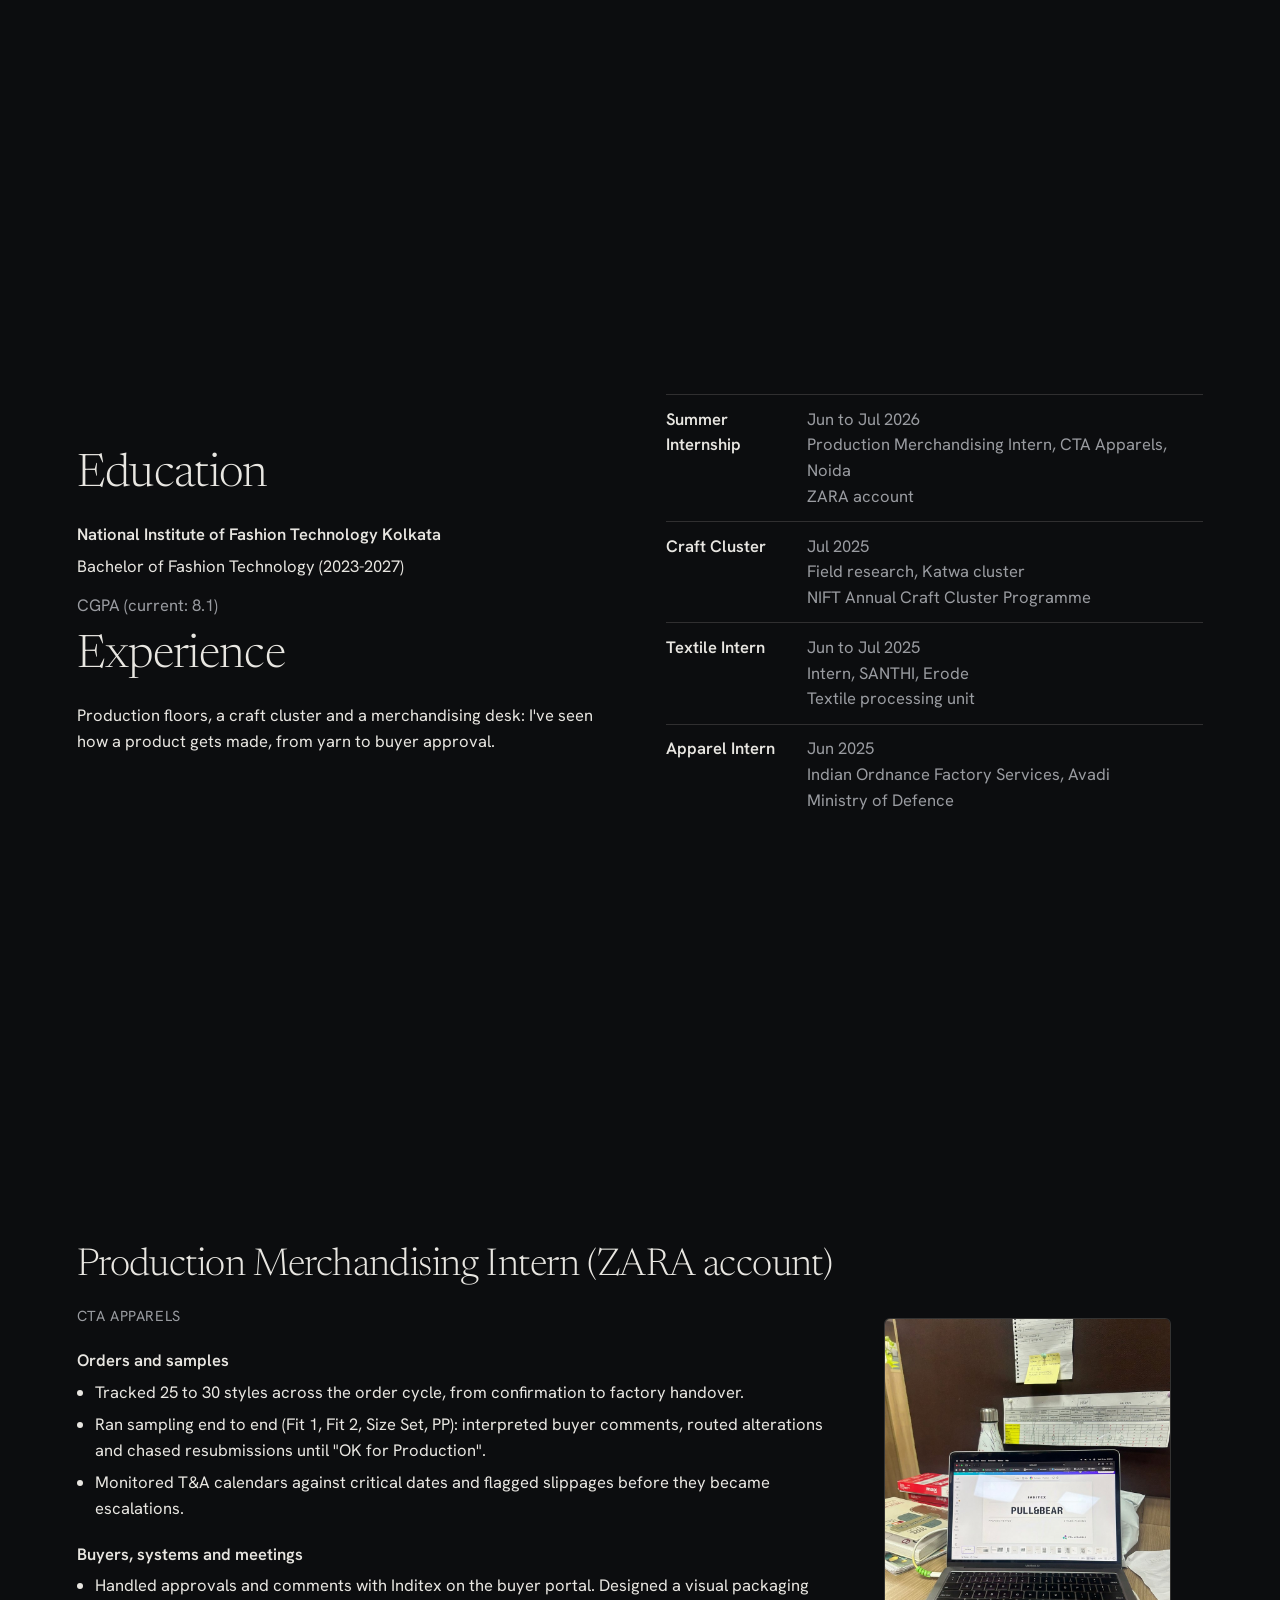
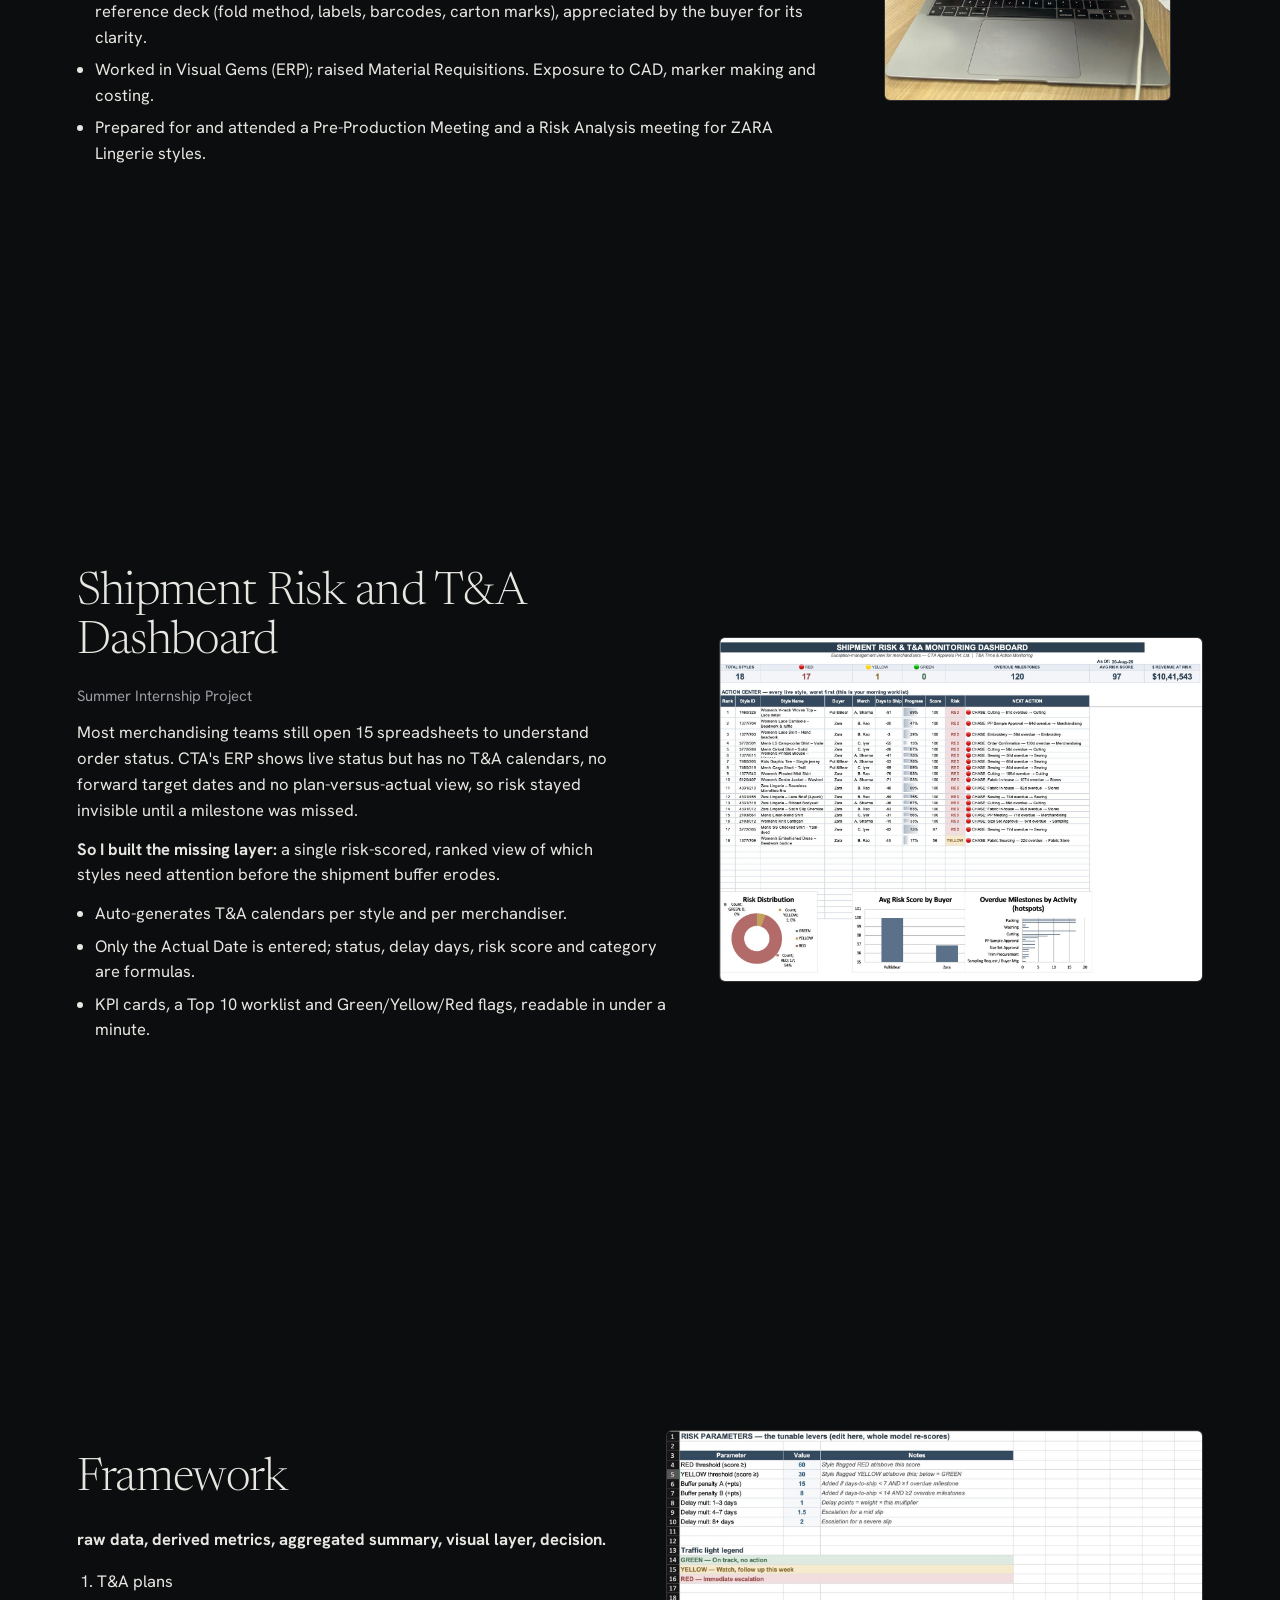
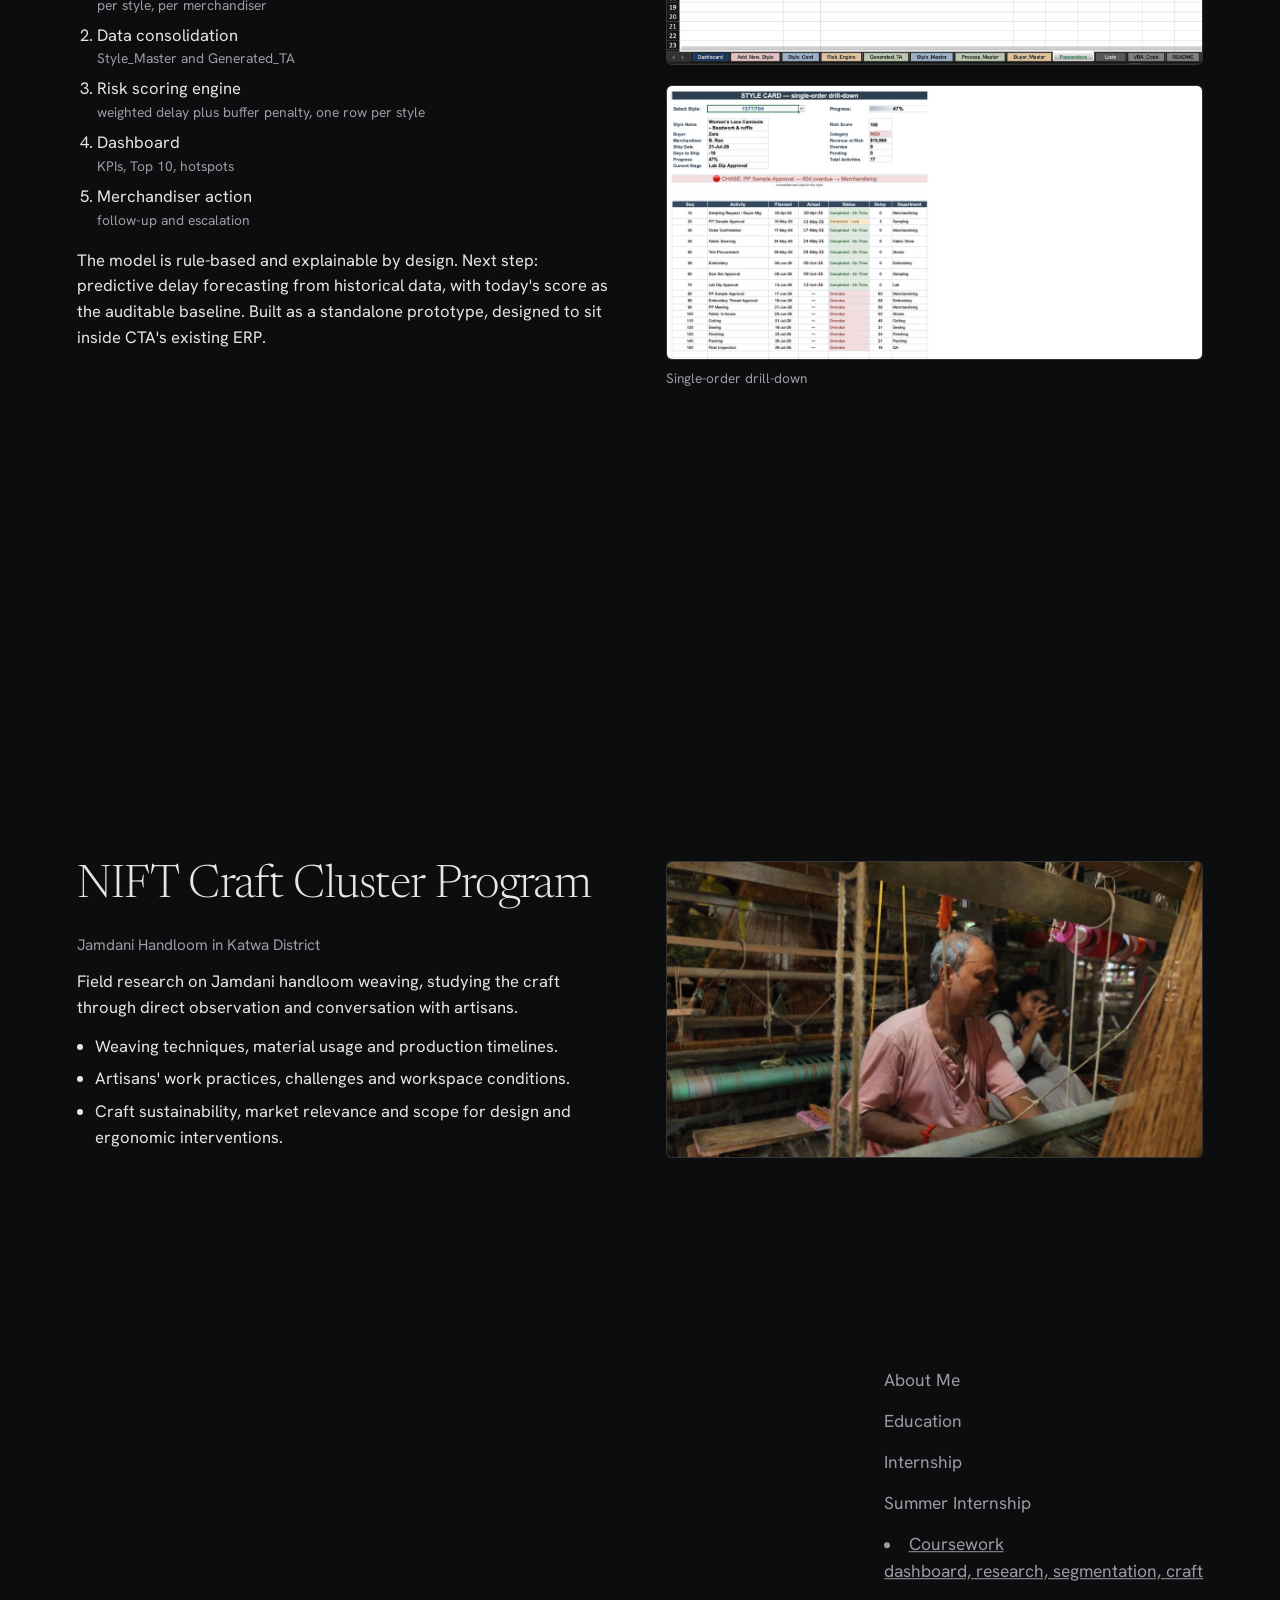
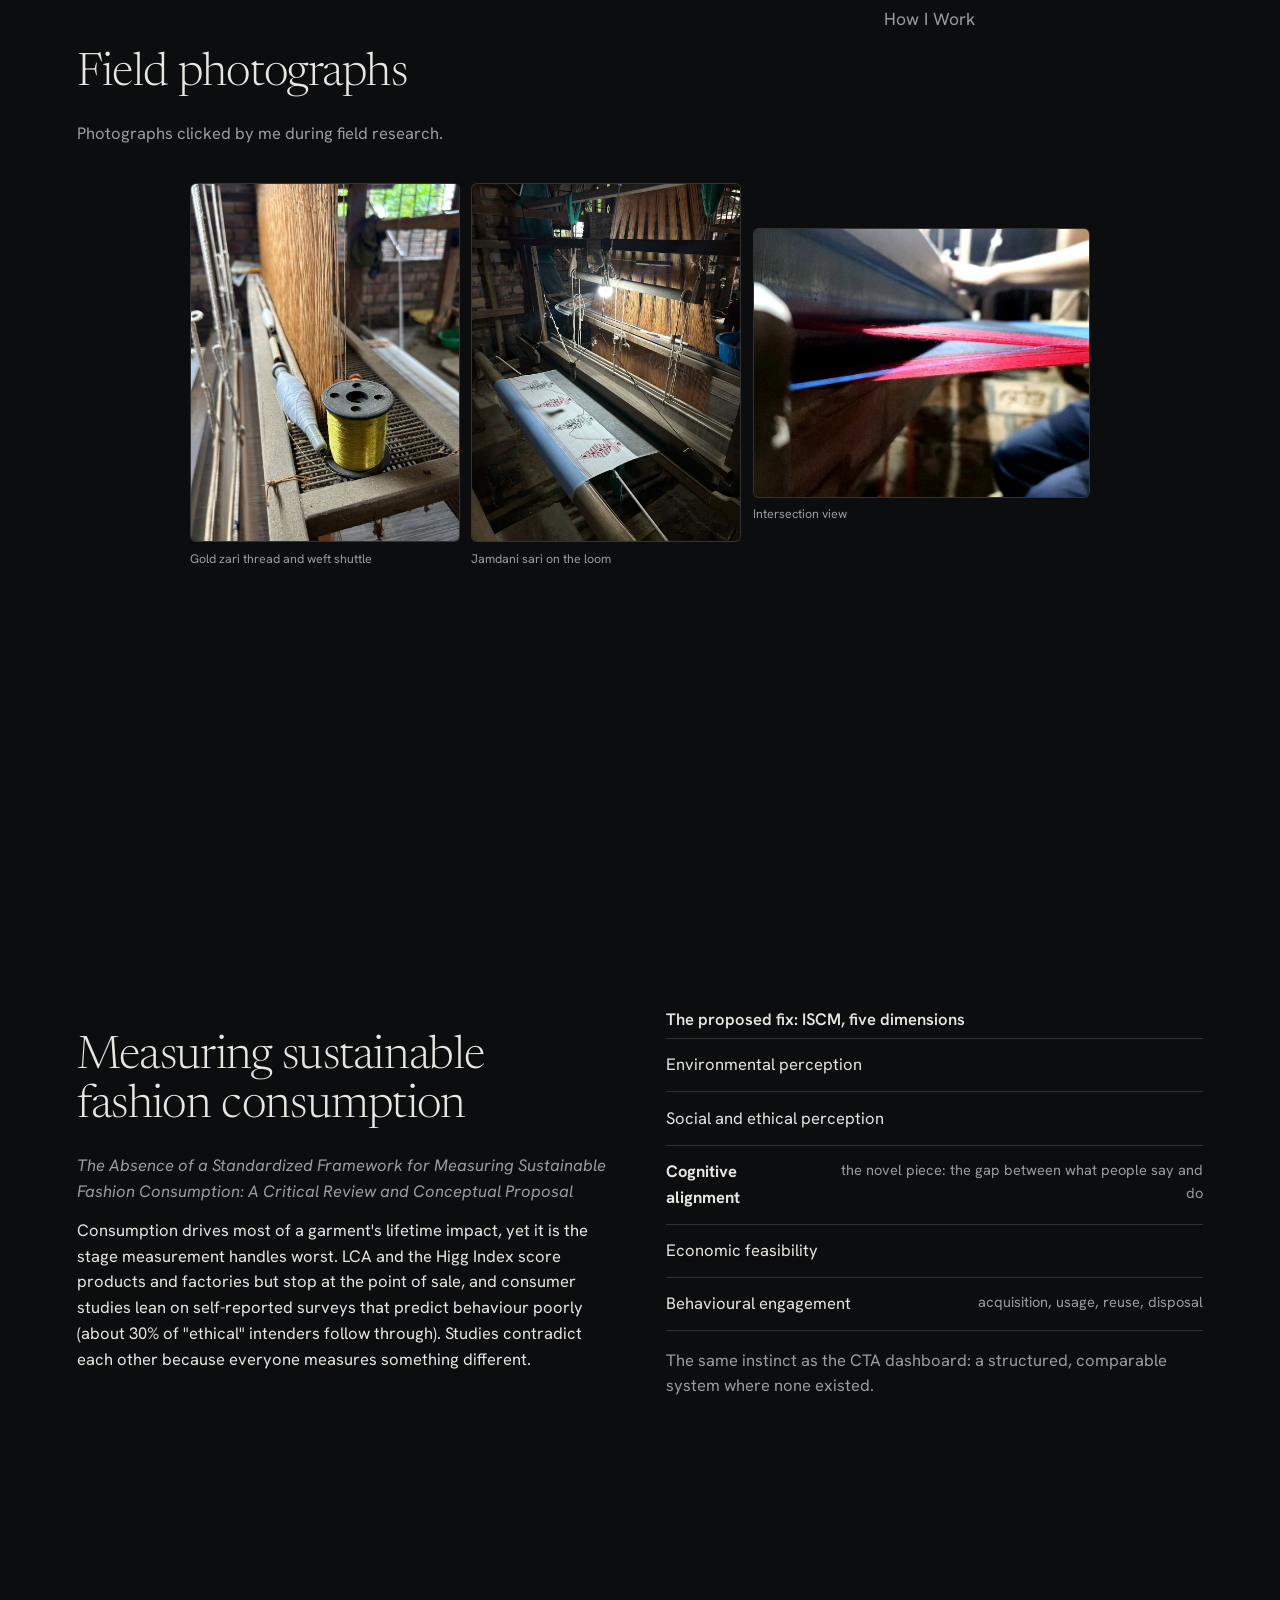
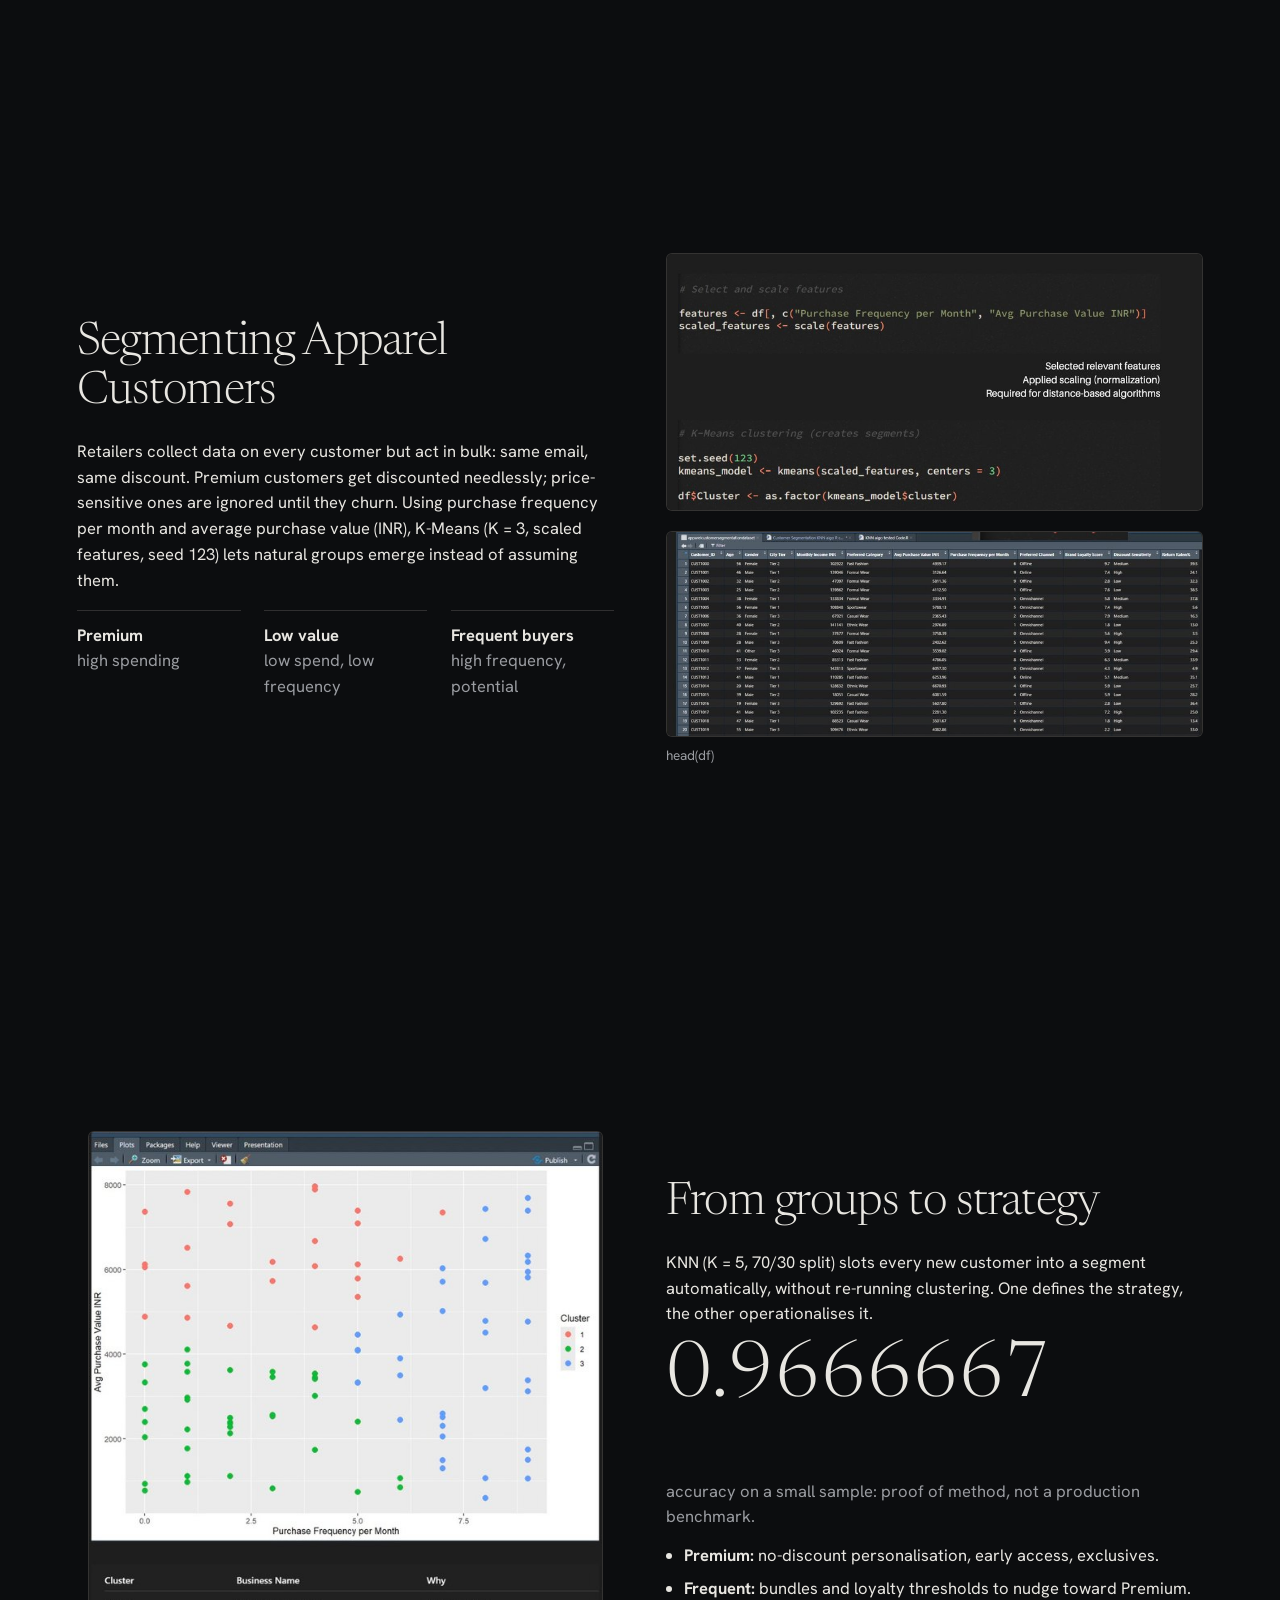
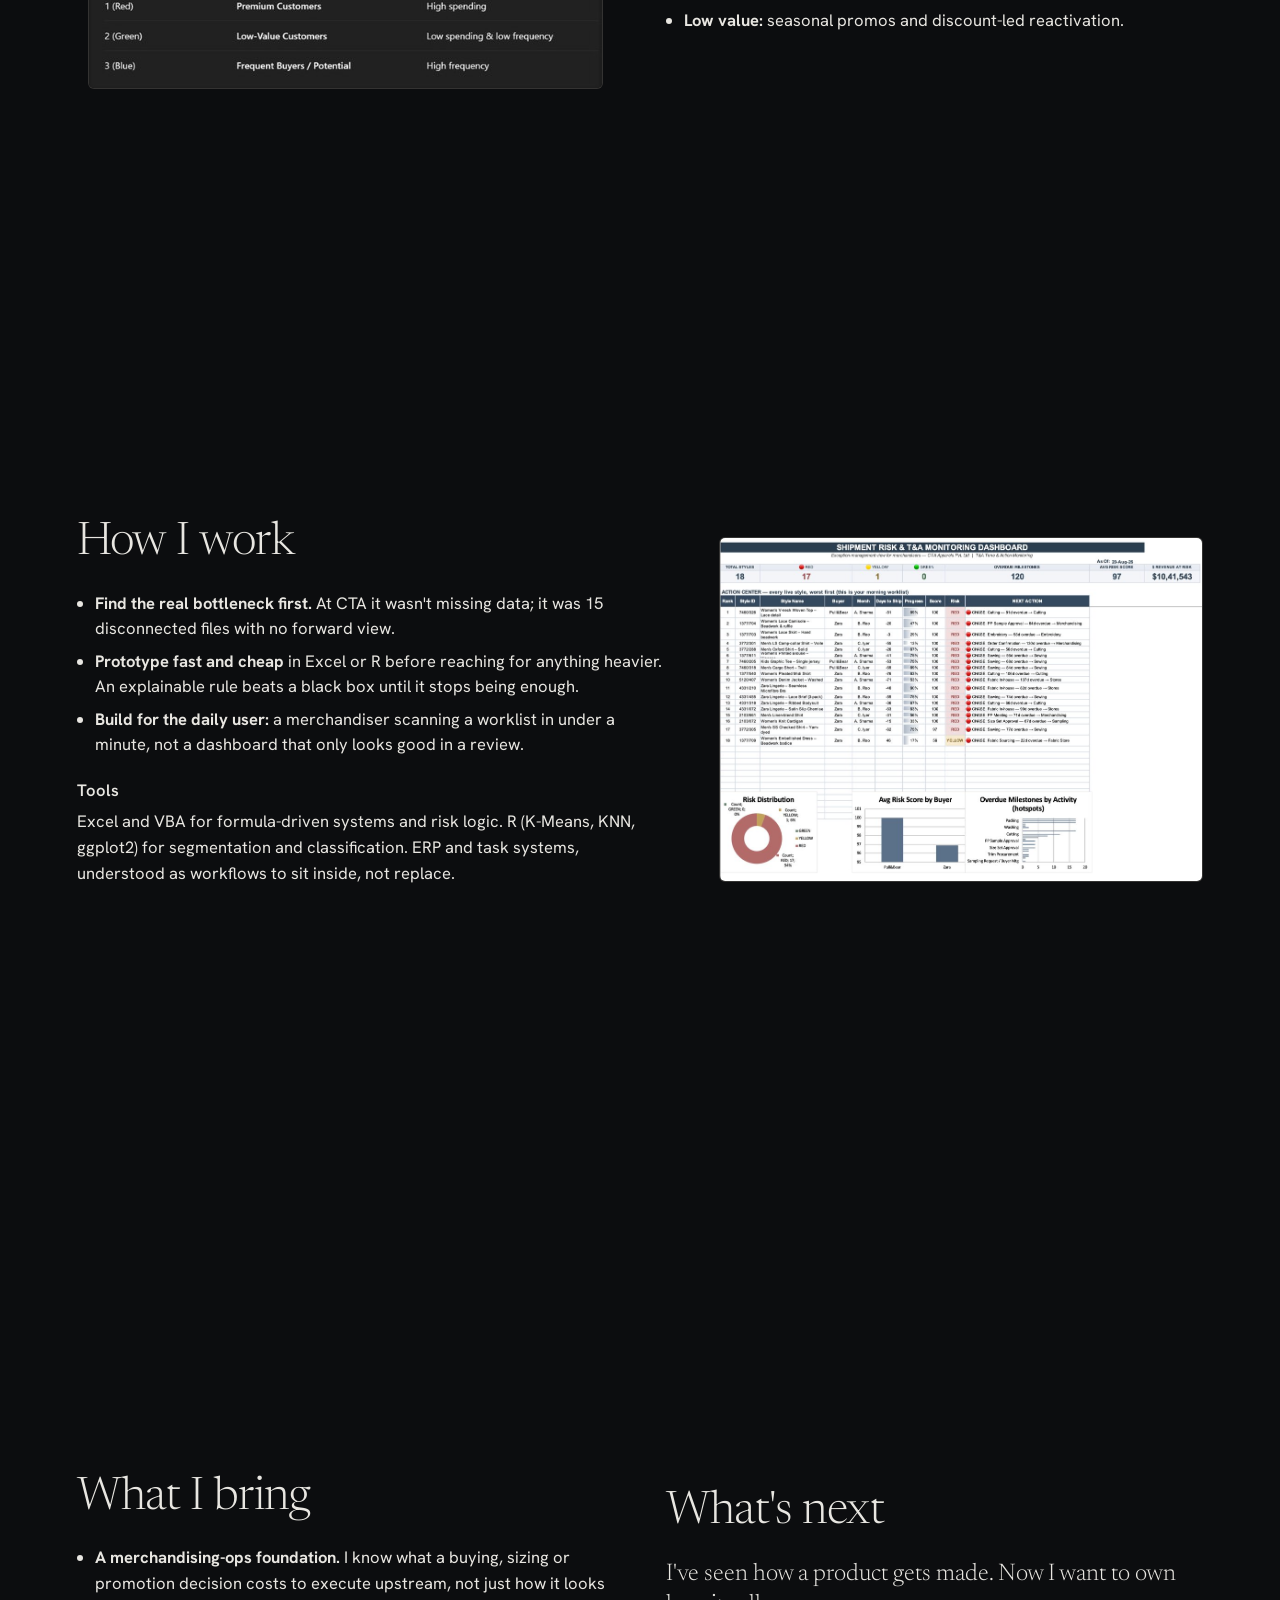
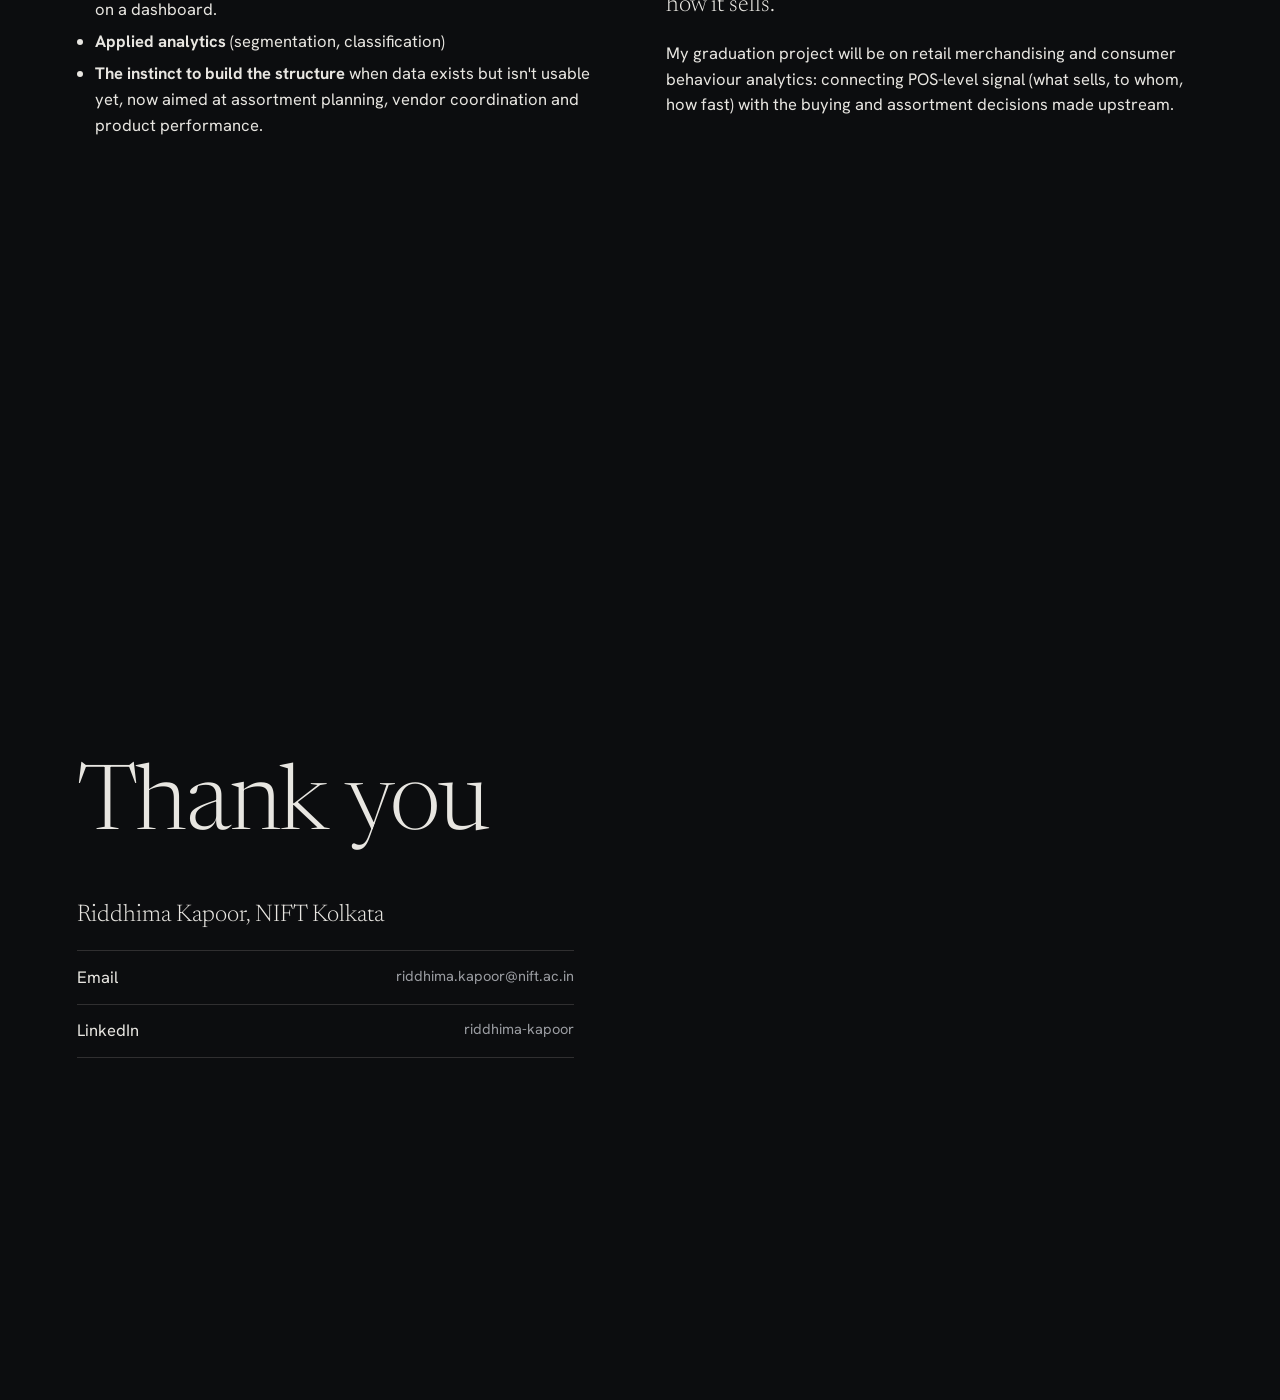
==== commit 73c81212: "Add profile picture styles and animations Added styles for profile picture with animation effects." ====
--- a/index.html
+++ b/index.html
@@ -8,12 +8,18 @@
 <link href="https://fonts.googleapis.com/css2?family=Hanken+Grotesk:wght@400;600&family=Newsreader:ital,opsz,wght@0,6..72,300;1,6..72,300&display=swap" rel="stylesheet">
 <style>html,body{background:#0c0d0f;color:#e8e6e1}</style>
 <link rel="stylesheet" href="css/style.css">
+  <style>
+.pfp{display:block;width:clamp(84px,9vw,128px);aspect-ratio:1;border-radius:50%;object-fit:cover;object-position:50% 30%;margin-bottom:1.1em;border:1px solid rgba(232,230,225,.22);box-shadow:0 0 0 6px rgba(232,230,225,.04),0 10px 40px rgba(0,0,0,.5);opacity:0;transform:scale(.4);animation:pfpPop .6s .15s cubic-bezier(.34,1.56,.64,1) forwards}
+@keyframes pfpPop{60%{opacity:1;transform:scale(1.08)}100%{opacity:1;transform:scale(1)}}
+@media(prefers-reduced-motion:reduce){.pfp{animation:none;opacity:1;transform:none}}
+</style>
 </head><body>
 <div class="bd" aria-hidden="true"><div class="o a" id="oa"></div><div class="o b" id="ob"></div><div class="o c" id="oc"></div><div class="grain"></div></div>
 <div class="ct" id="ct" aria-hidden="true"></div>
 <main>
 
 <section class="slide on" id="cover" data-g="cover"><div class="in">
+  <img class="pfp" src="images/pfp.jpg" width="120" height="120" alt="Riddhima Kapoor">
 <div><h1 class="typing-heading" aria-label="Hi, I'm Riddhima Kapoor"><span id="typing-text"></span><span class="typing-cursor" aria-hidden="true">|</span></h1>
 <p class="mute cover-degree">Fashion Technology @ NIFT Kolkata</p>
 <p class="mute cover-masters">MA Strategic Fashion Marketing<br>MA Global Fashion Retailing</p></div>
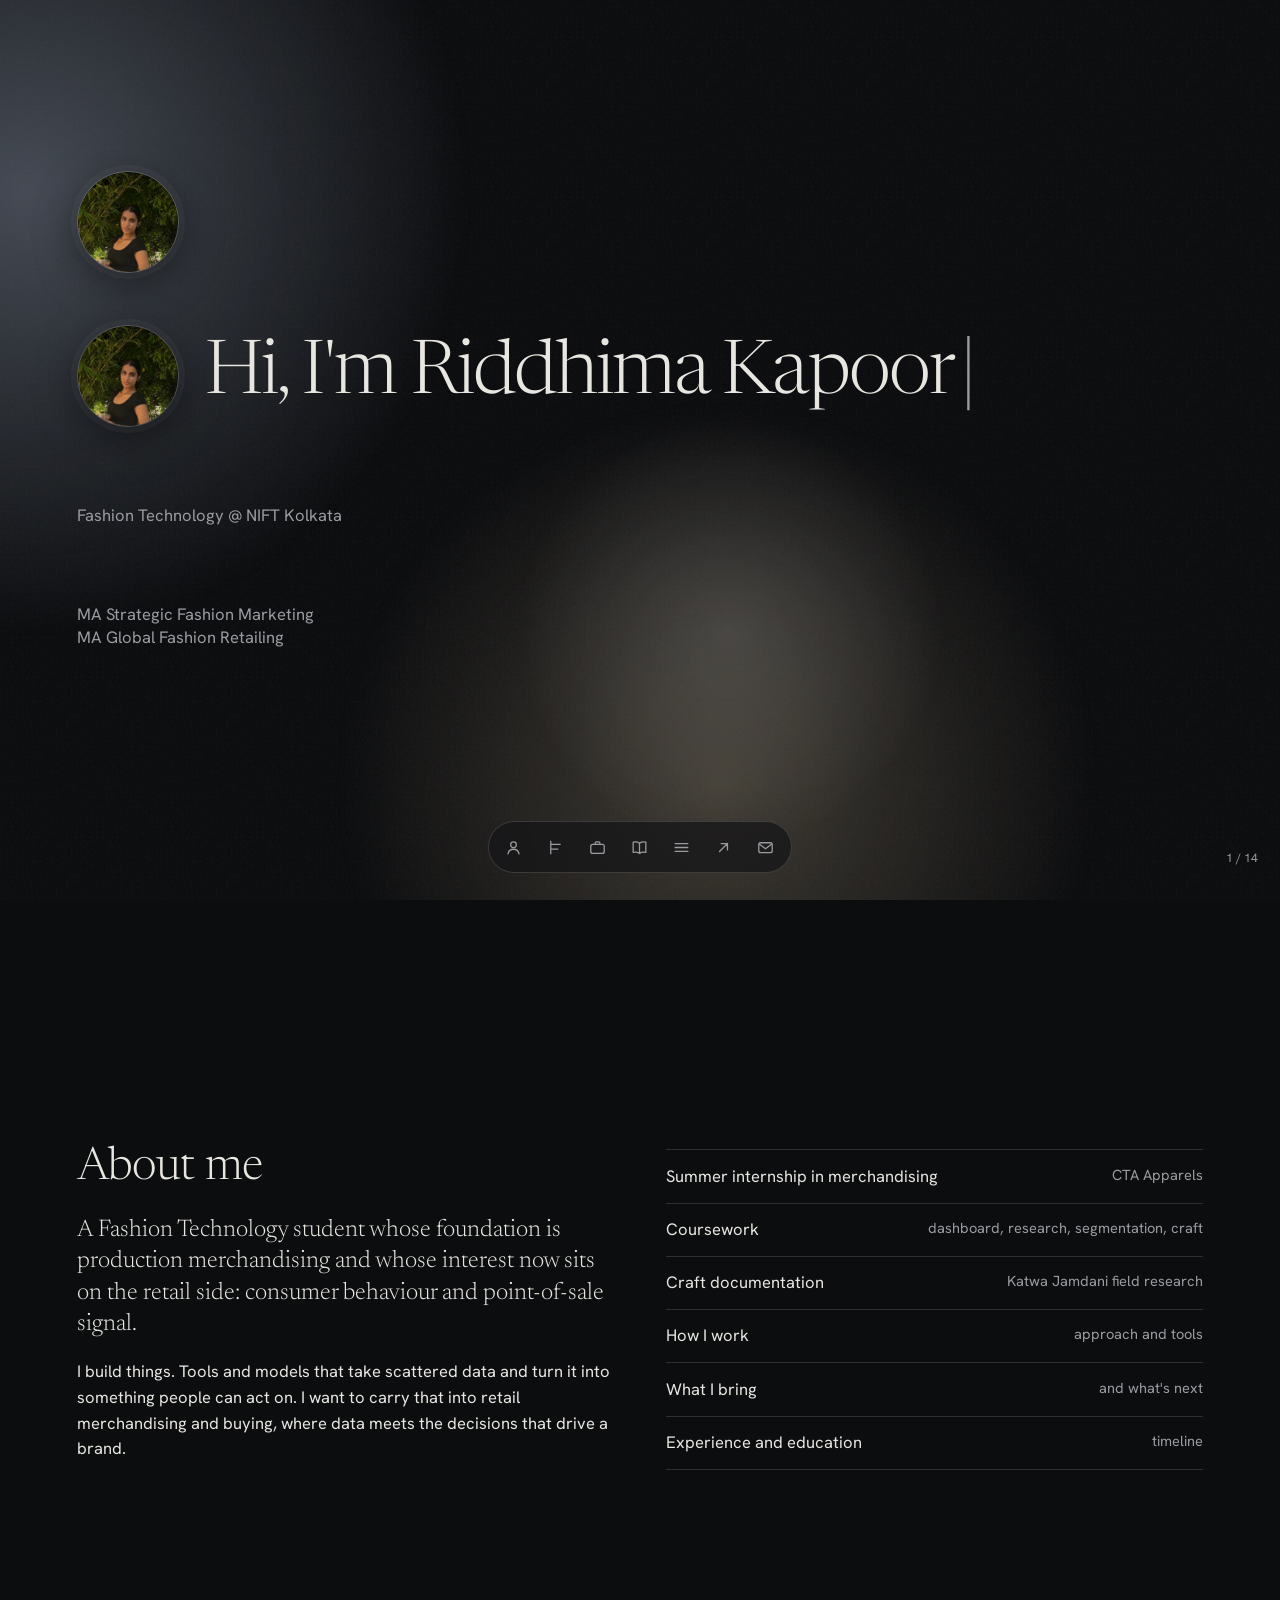
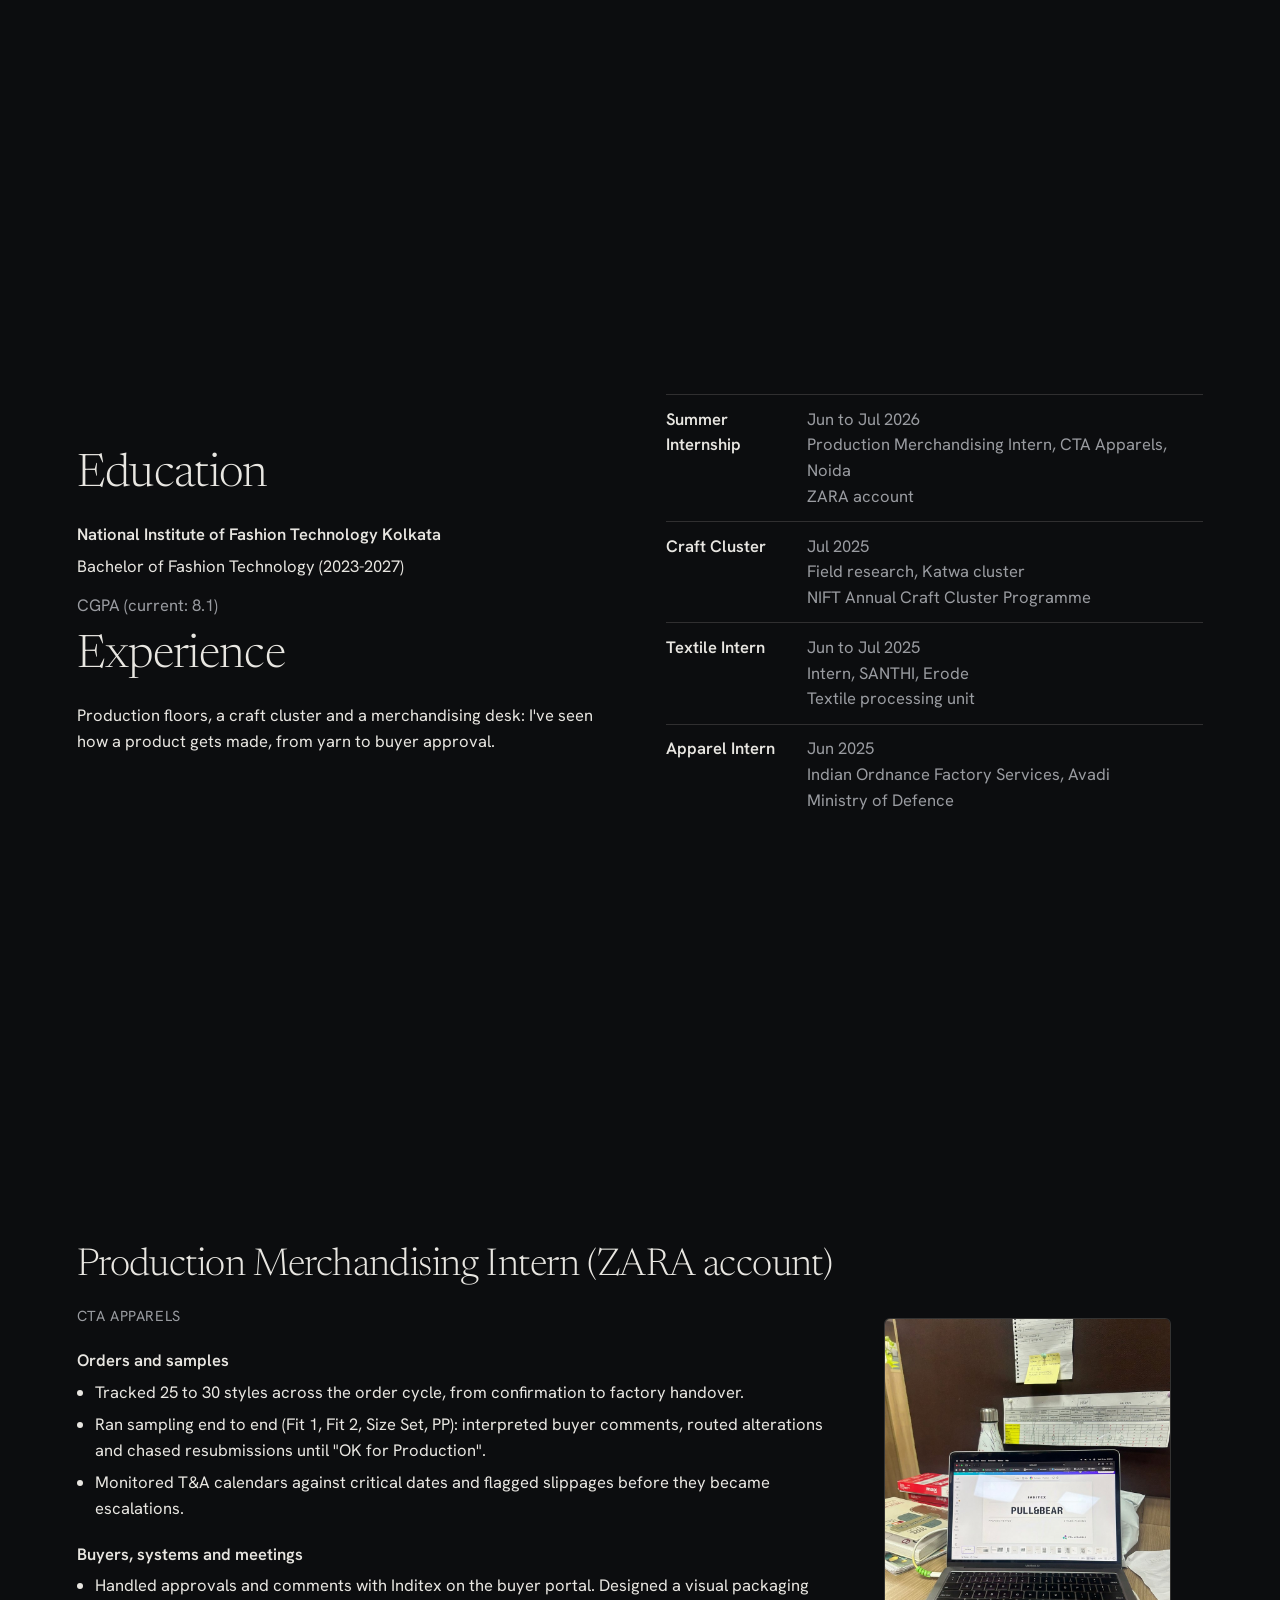
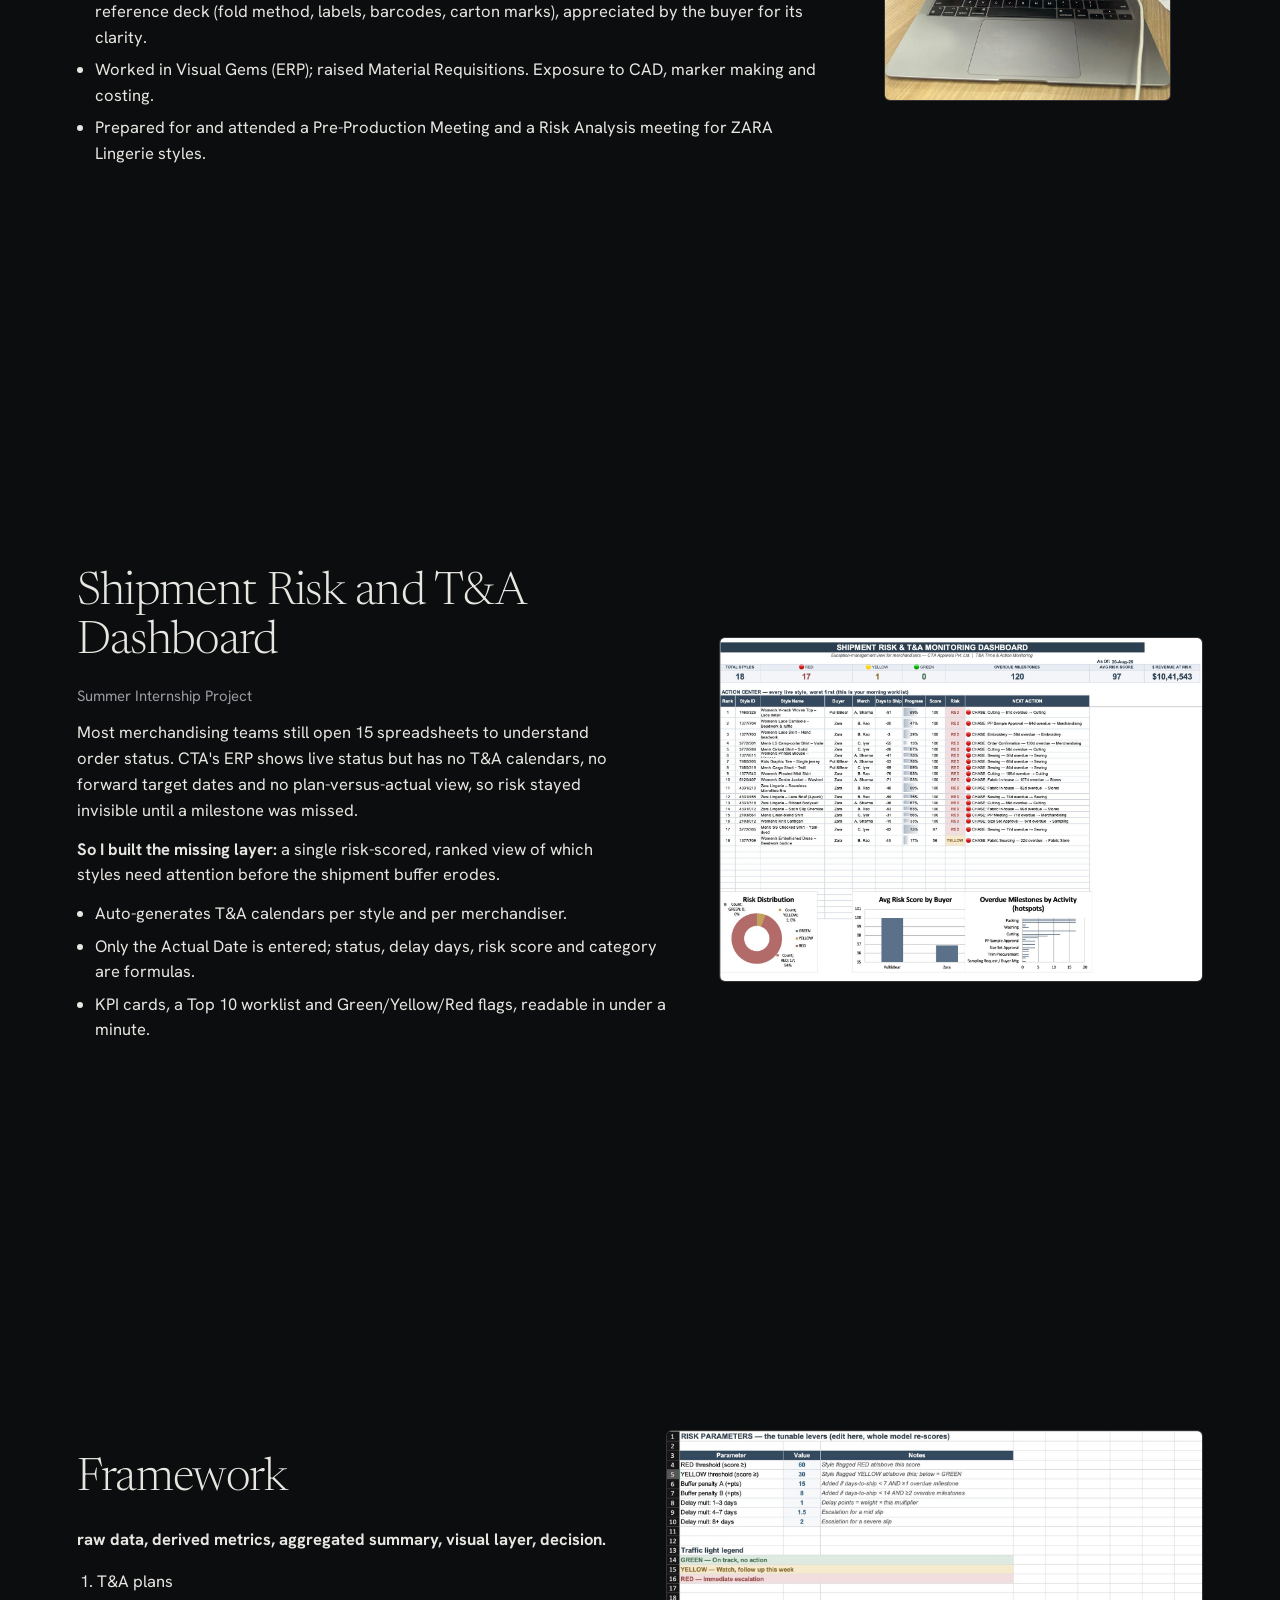
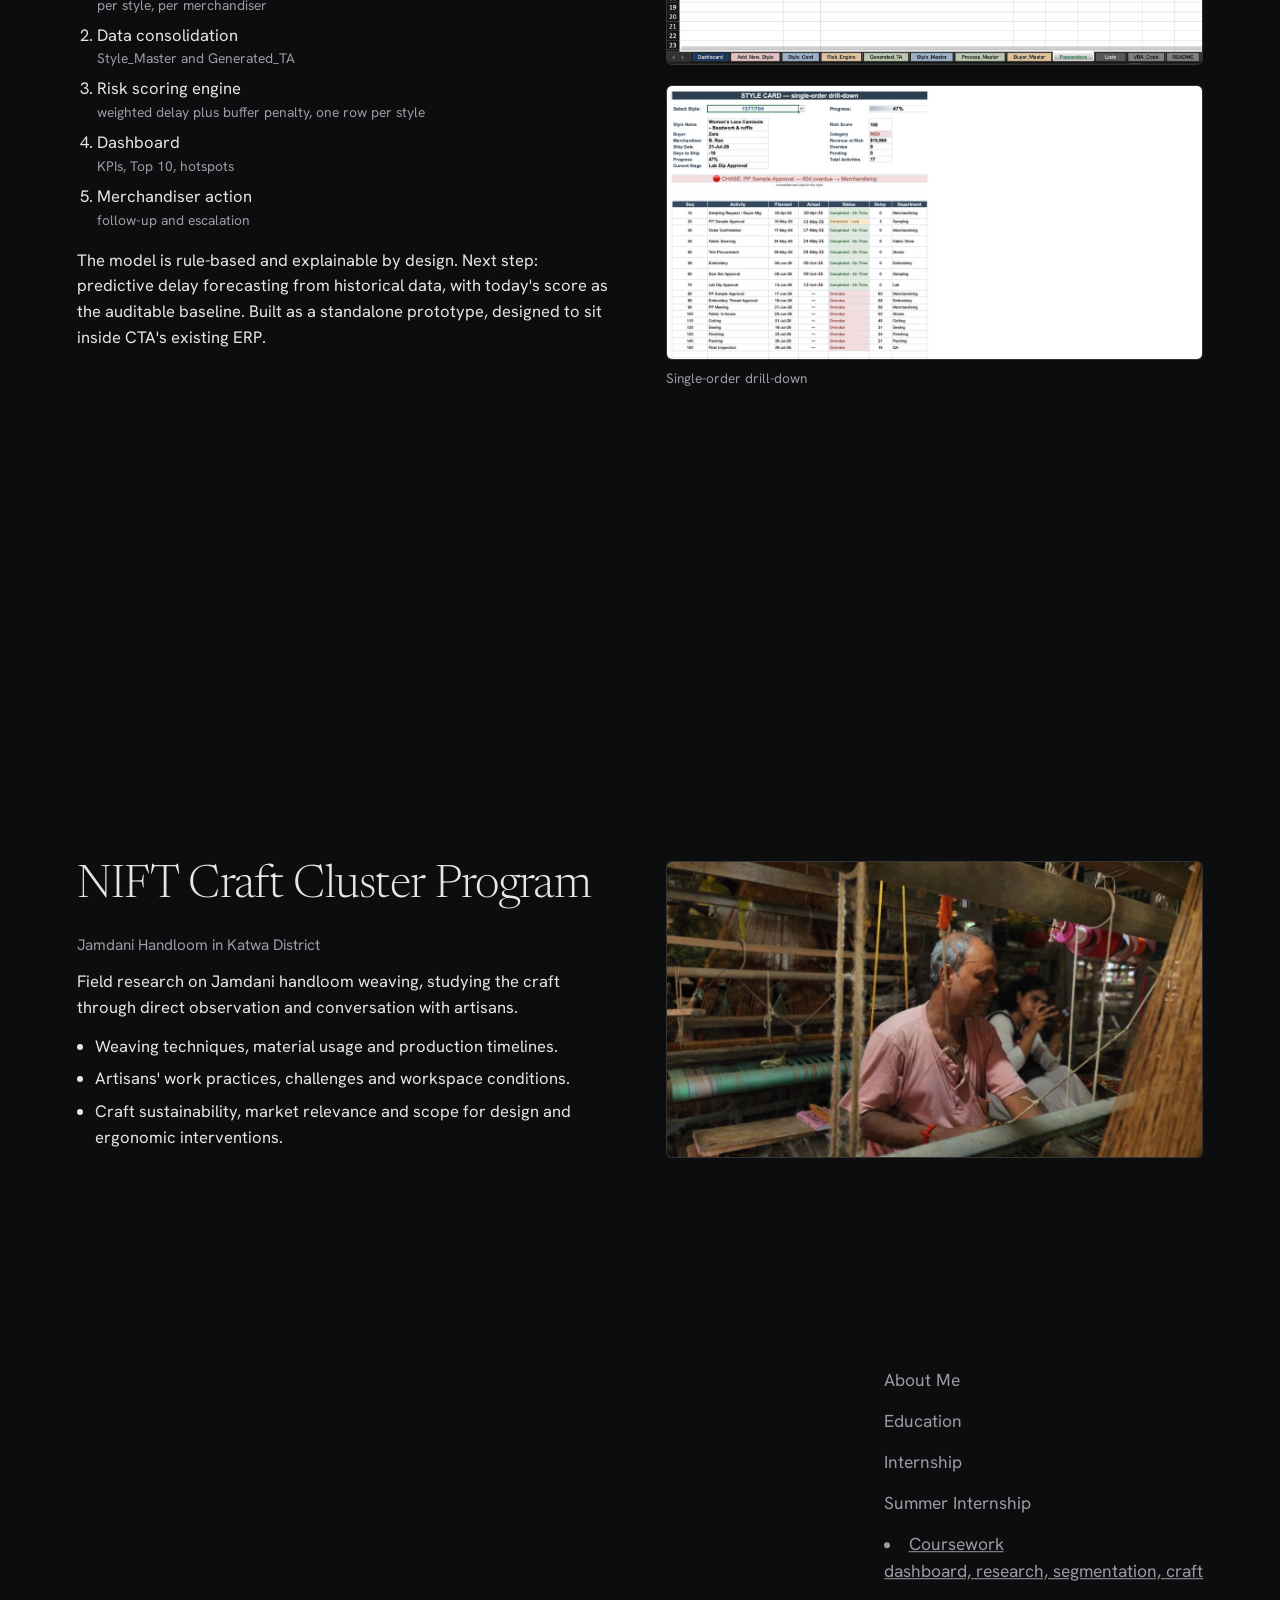
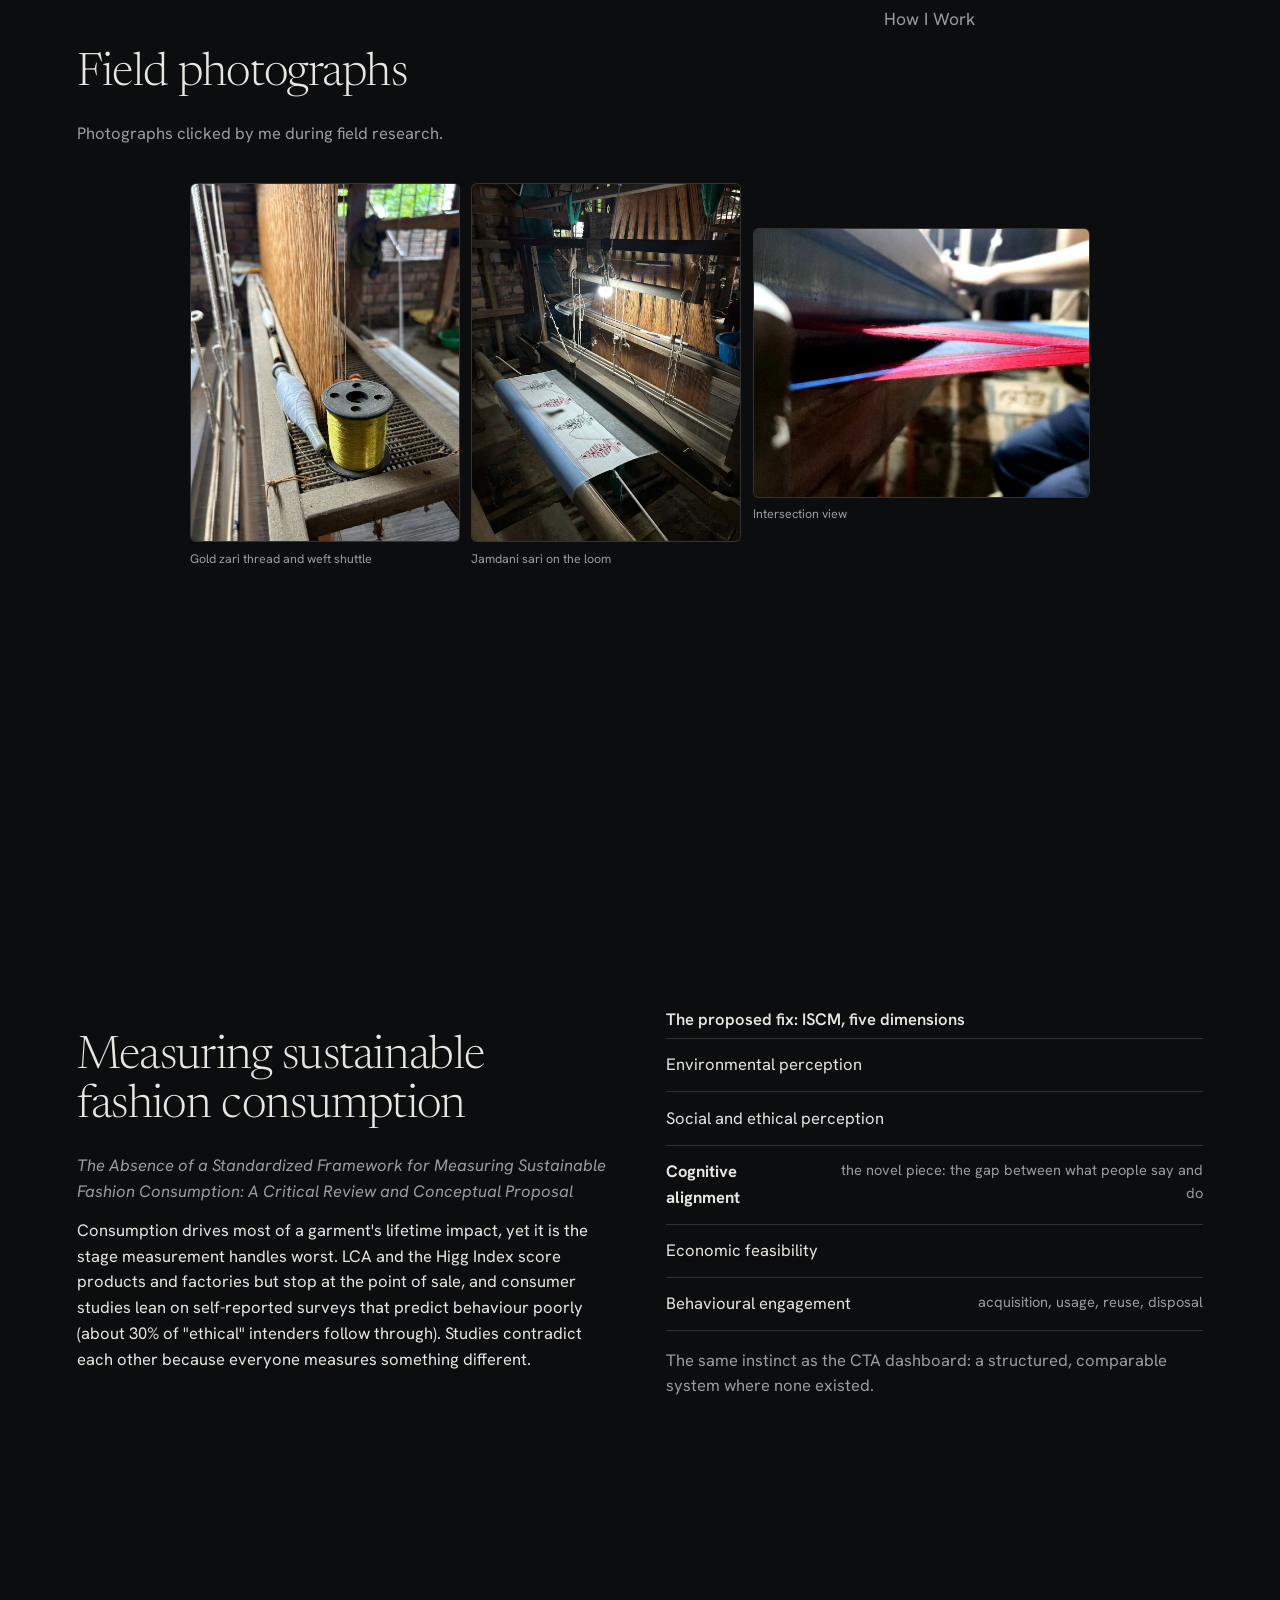
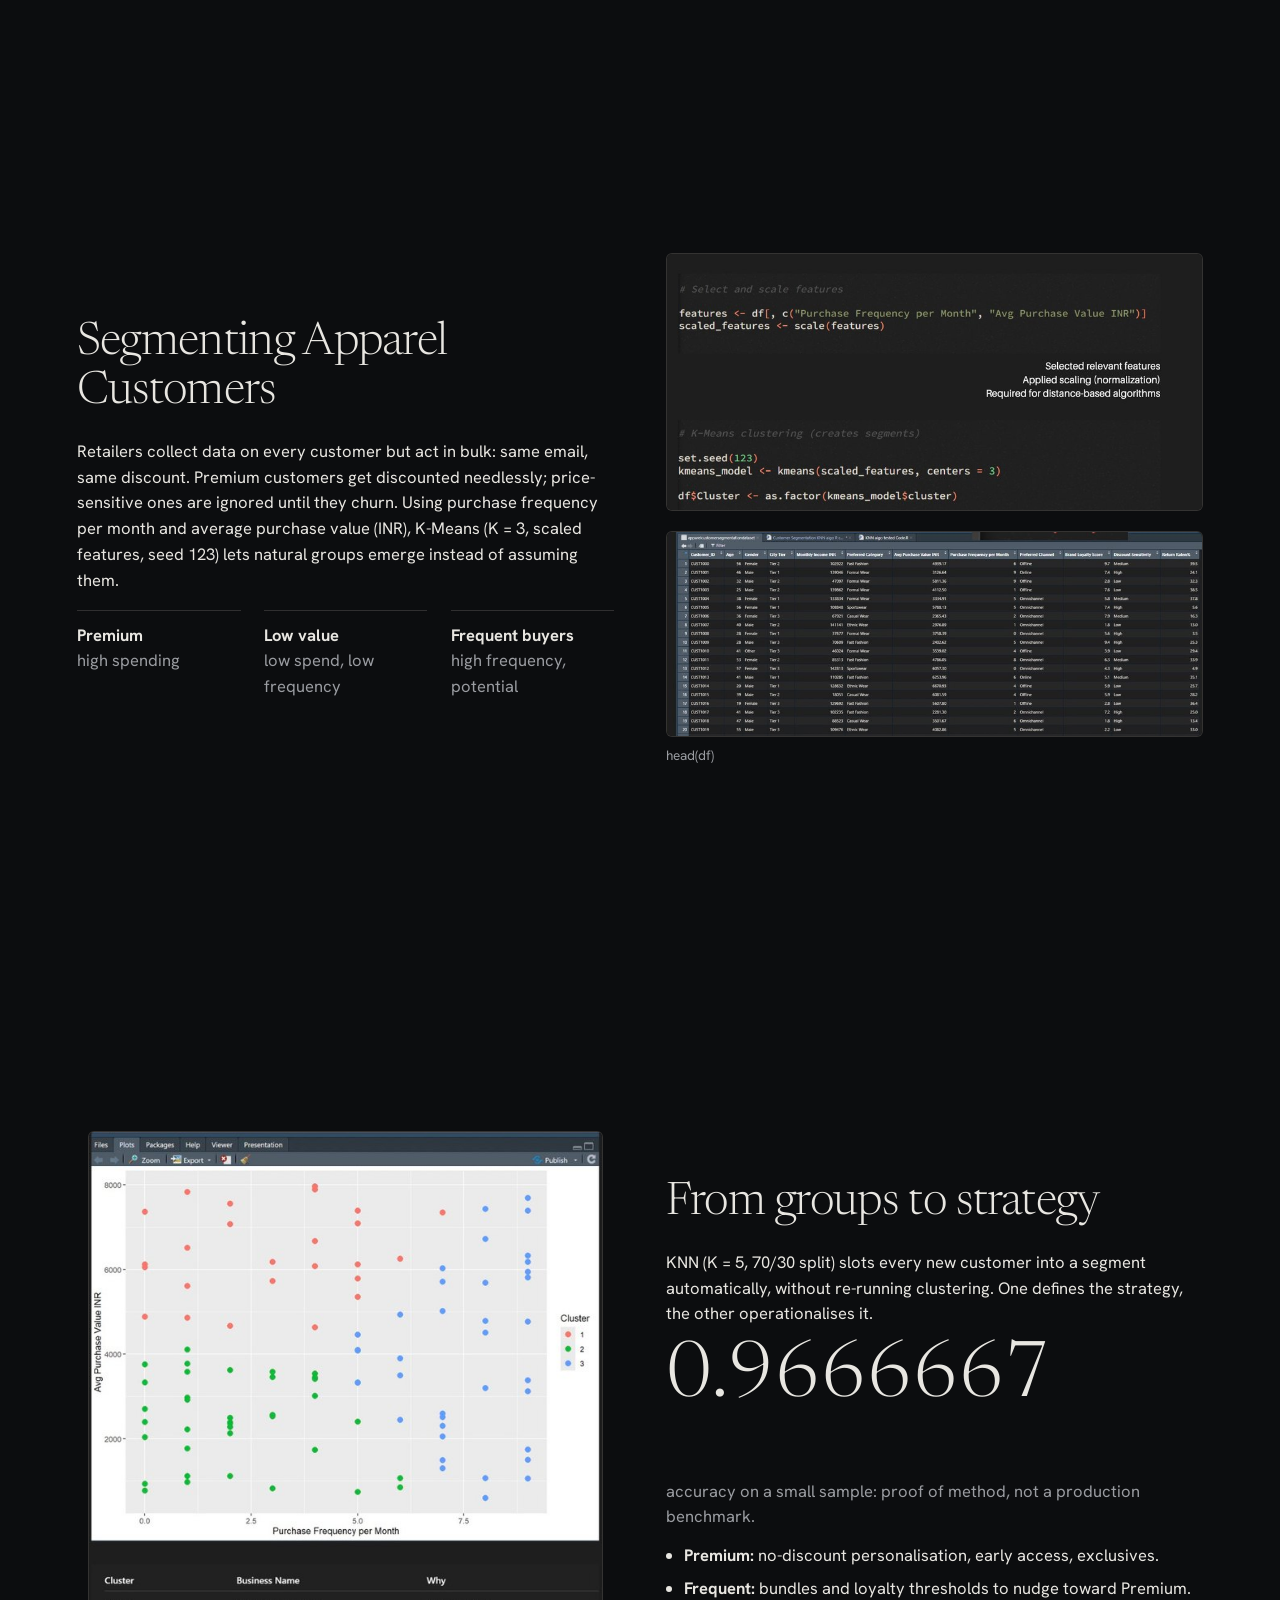
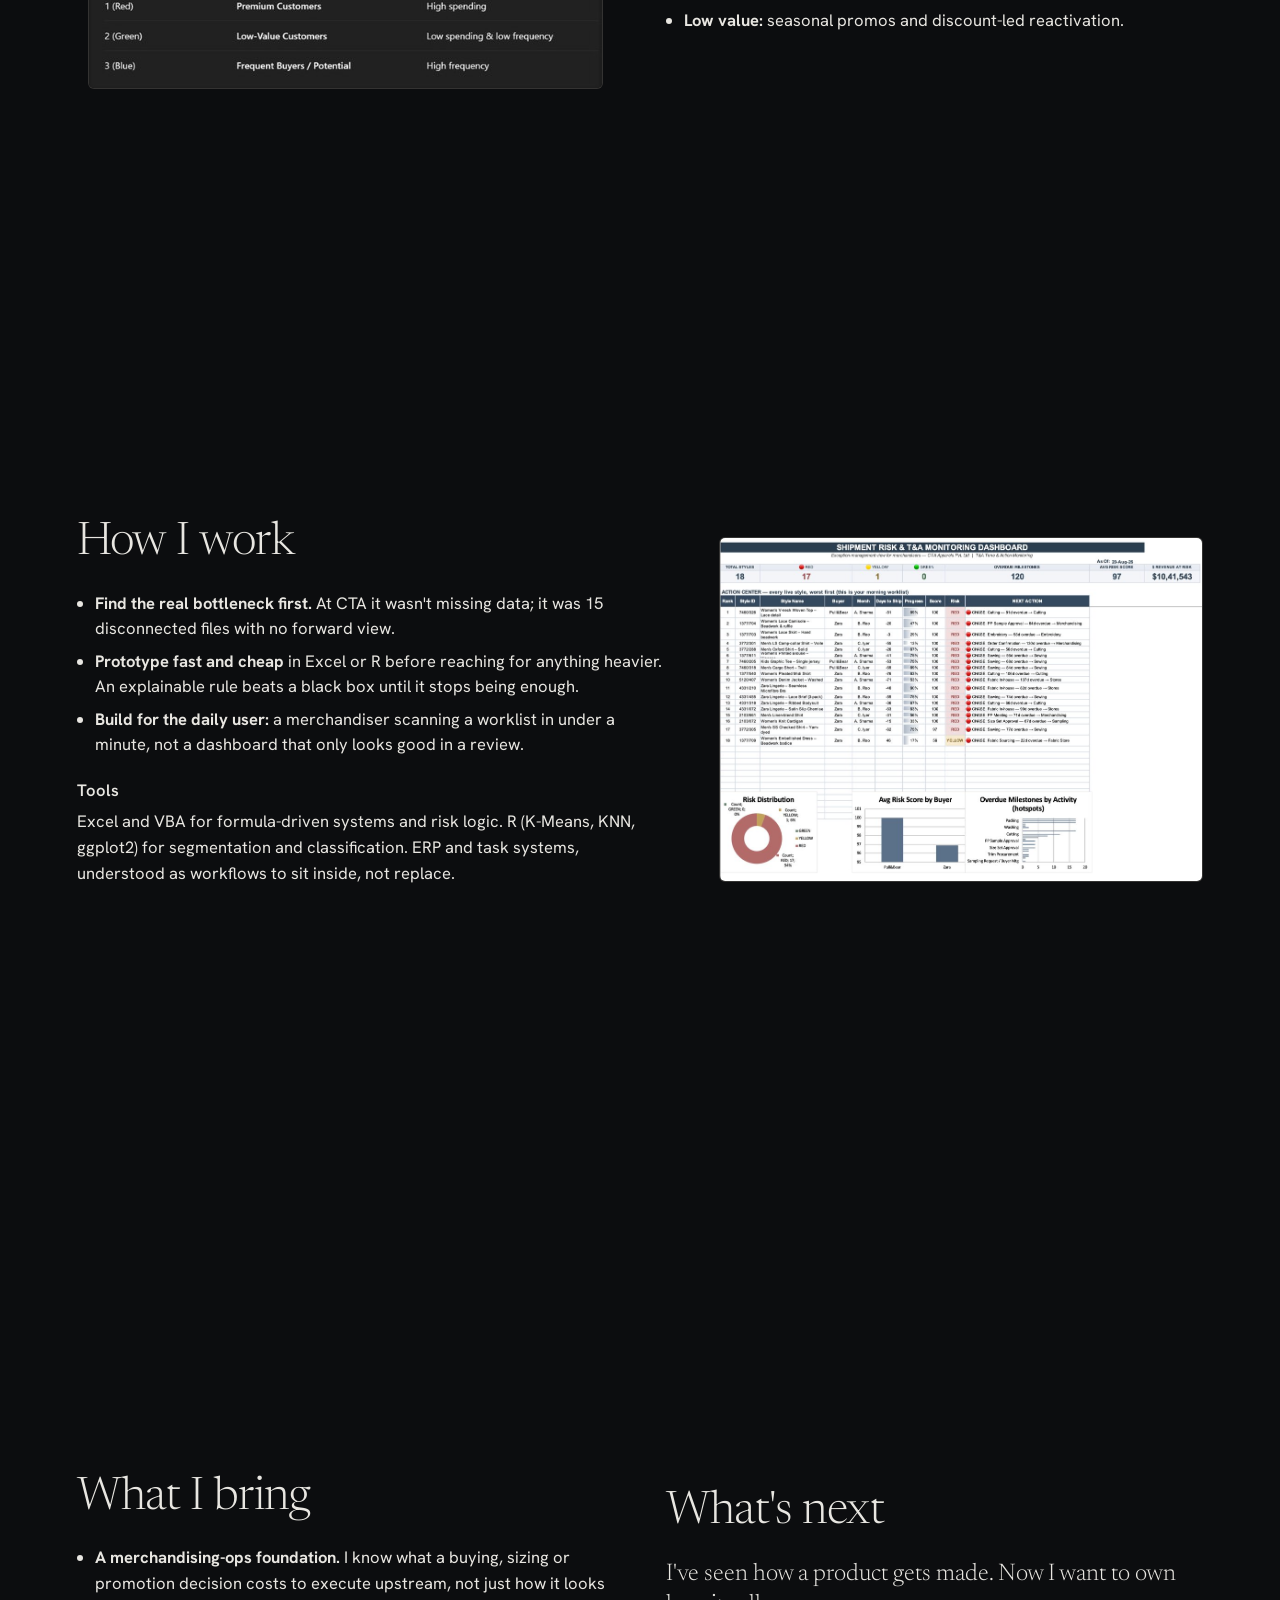
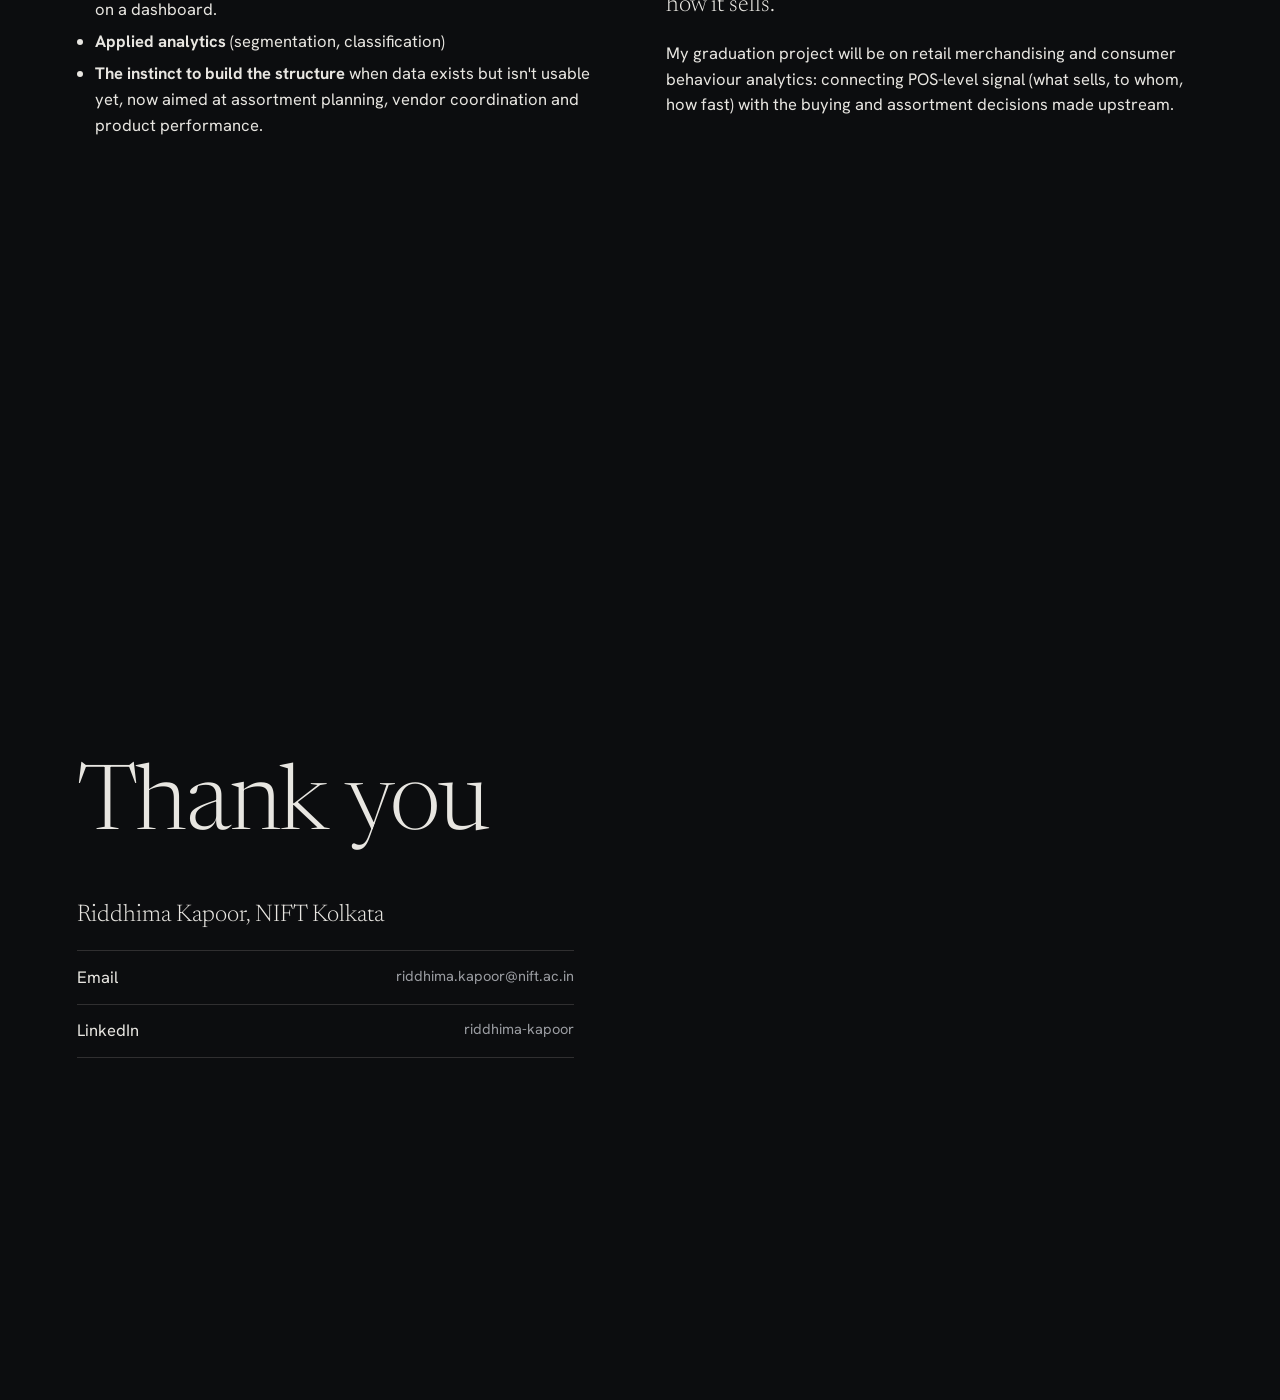
==== commit 00b8d146: "Refactor profile section layout and styles" ====
--- a/index.html
+++ b/index.html
@@ -8,8 +8,10 @@
 <link href="https://fonts.googleapis.com/css2?family=Hanken+Grotesk:wght@400;600&family=Newsreader:ital,opsz,wght@0,6..72,300;1,6..72,300&display=swap" rel="stylesheet">
 <style>html,body{background:#0c0d0f;color:#e8e6e1}</style>
 <link rel="stylesheet" href="css/style.css">
-  <style>
-.pfp{display:block;width:clamp(84px,9vw,128px);aspect-ratio:1;border-radius:50%;object-fit:cover;object-position:50% 30%;margin-bottom:1.1em;border:1px solid rgba(232,230,225,.22);box-shadow:0 0 0 6px rgba(232,230,225,.04),0 10px 40px rgba(0,0,0,.5);opacity:0;transform:scale(.4);animation:pfpPop .6s .15s cubic-bezier(.34,1.56,.64,1) forwards}
+<style>
+.hello{display:flex;align-items:center;gap:clamp(14px,2vw,32px);margin-bottom:.4em}
+.hello h1{margin:0;min-width:0}
+.pfp{flex:none;display:block;width:clamp(64px,8vw,130px);aspect-ratio:1;border-radius:50%;object-fit:cover;object-position:50% 30%;margin:0;border:1px solid rgba(232,230,225,.22);box-shadow:0 0 0 6px rgba(232,230,225,.04),0 10px 40px rgba(0,0,0,.5);opacity:0;transform:scale(.4);animation:pfpPop .6s .15s cubic-bezier(.34,1.56,.64,1) forwards}
 @keyframes pfpPop{60%{opacity:1;transform:scale(1.08)}100%{opacity:1;transform:scale(1)}}
 @media(prefers-reduced-motion:reduce){.pfp{animation:none;opacity:1;transform:none}}
 </style>
@@ -20,7 +22,7 @@
 
 <section class="slide on" id="cover" data-g="cover"><div class="in">
   <img class="pfp" src="images/pfp.jpg" width="120" height="120" alt="Riddhima Kapoor">
-<div><h1 class="typing-heading" aria-label="Hi, I'm Riddhima Kapoor"><span id="typing-text"></span><span class="typing-cursor" aria-hidden="true">|</span></h1>
+<div class="hello"><img class="pfp" src="images/pfp.jpg" width="120" height="120" alt="Riddhima Kapoor"><h1 class="typing-heading" aria-label="Hi, I'm Riddhima Kapoor"><span id="typing-text"></span><span class="typing-cursor" aria-hidden="true">|</span></h1></div>
 <p class="mute cover-degree">Fashion Technology @ NIFT Kolkata</p>
 <p class="mute cover-masters">MA Strategic Fashion Marketing<br>MA Global Fashion Retailing</p></div>
 <div class="landing-menu" aria-label="Portfolio sections"><span>About Me</span><span>Education</span><span>Internship</span><span>Summer Internship</span><li><a href="#cta" data-go="cta">Coursework<span>dashboard, research, segmentation, craft</span></a></li><span>How I Work</span></div></div>
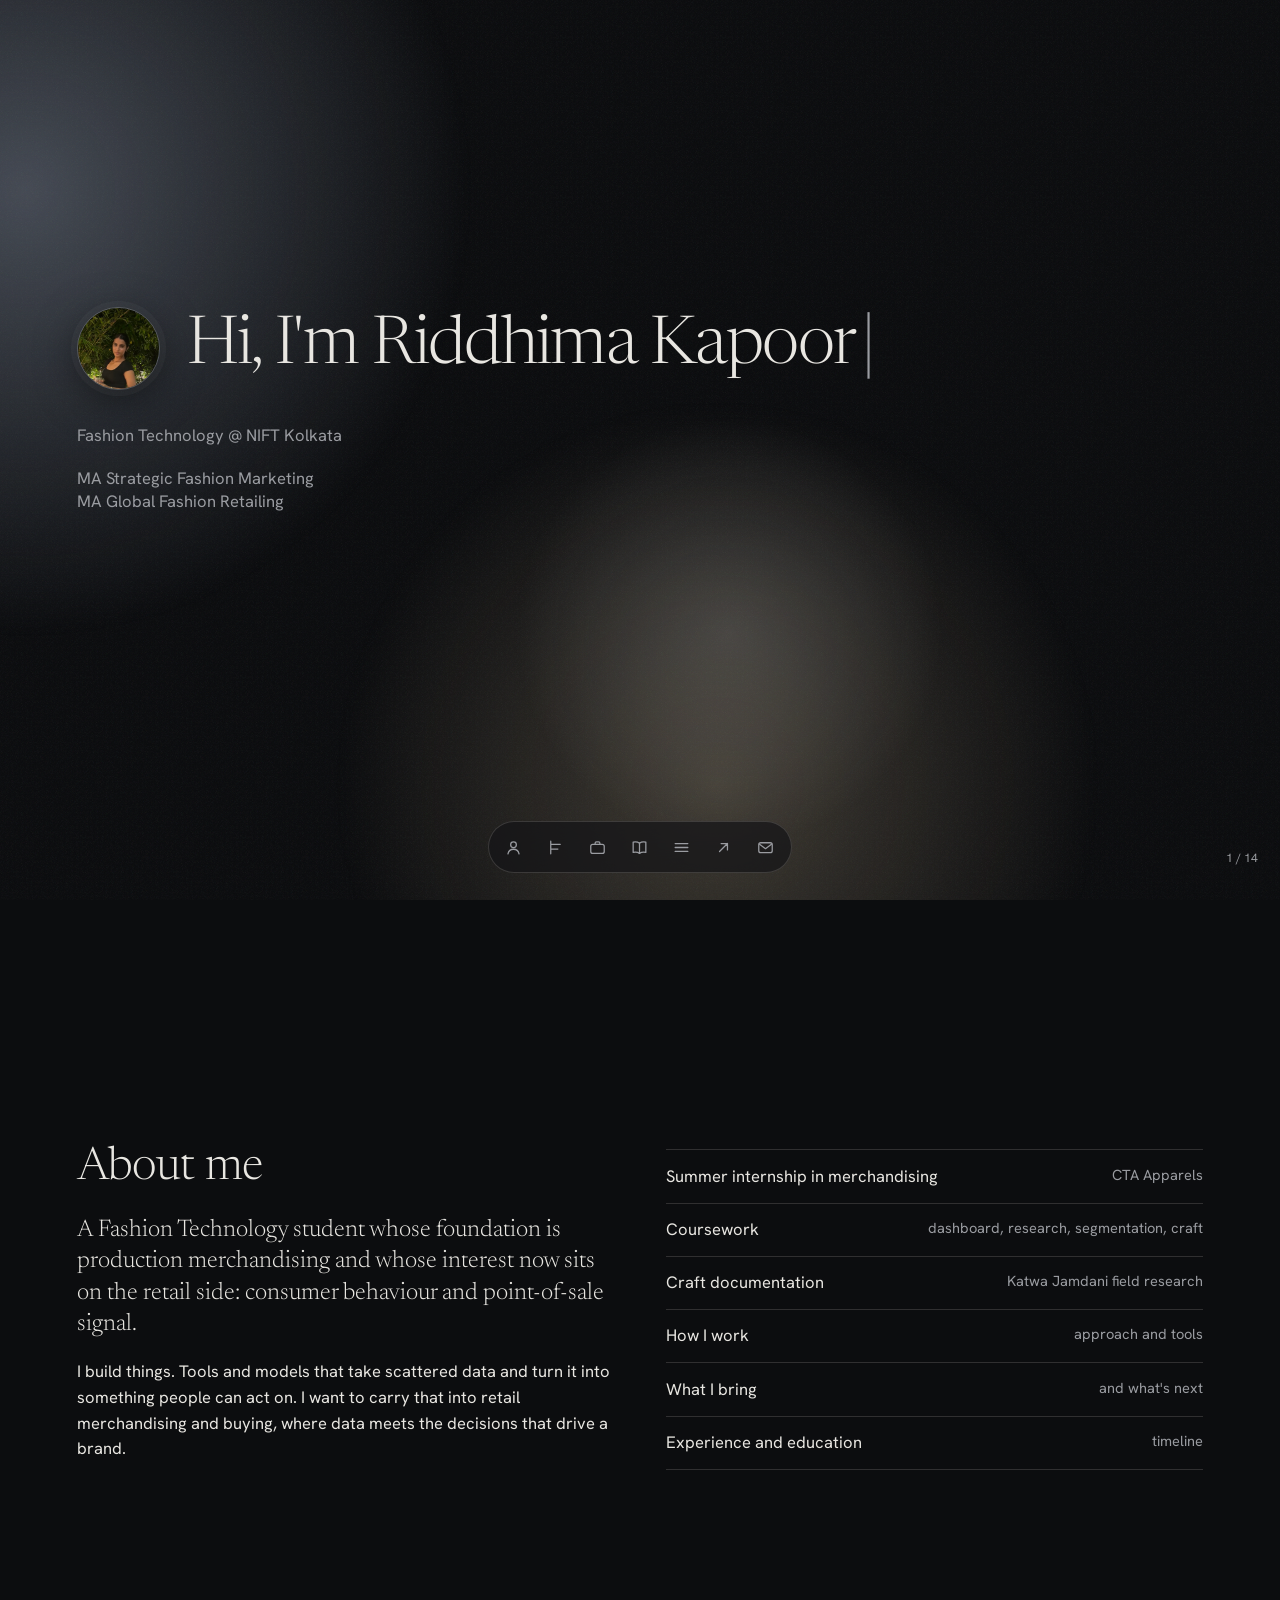
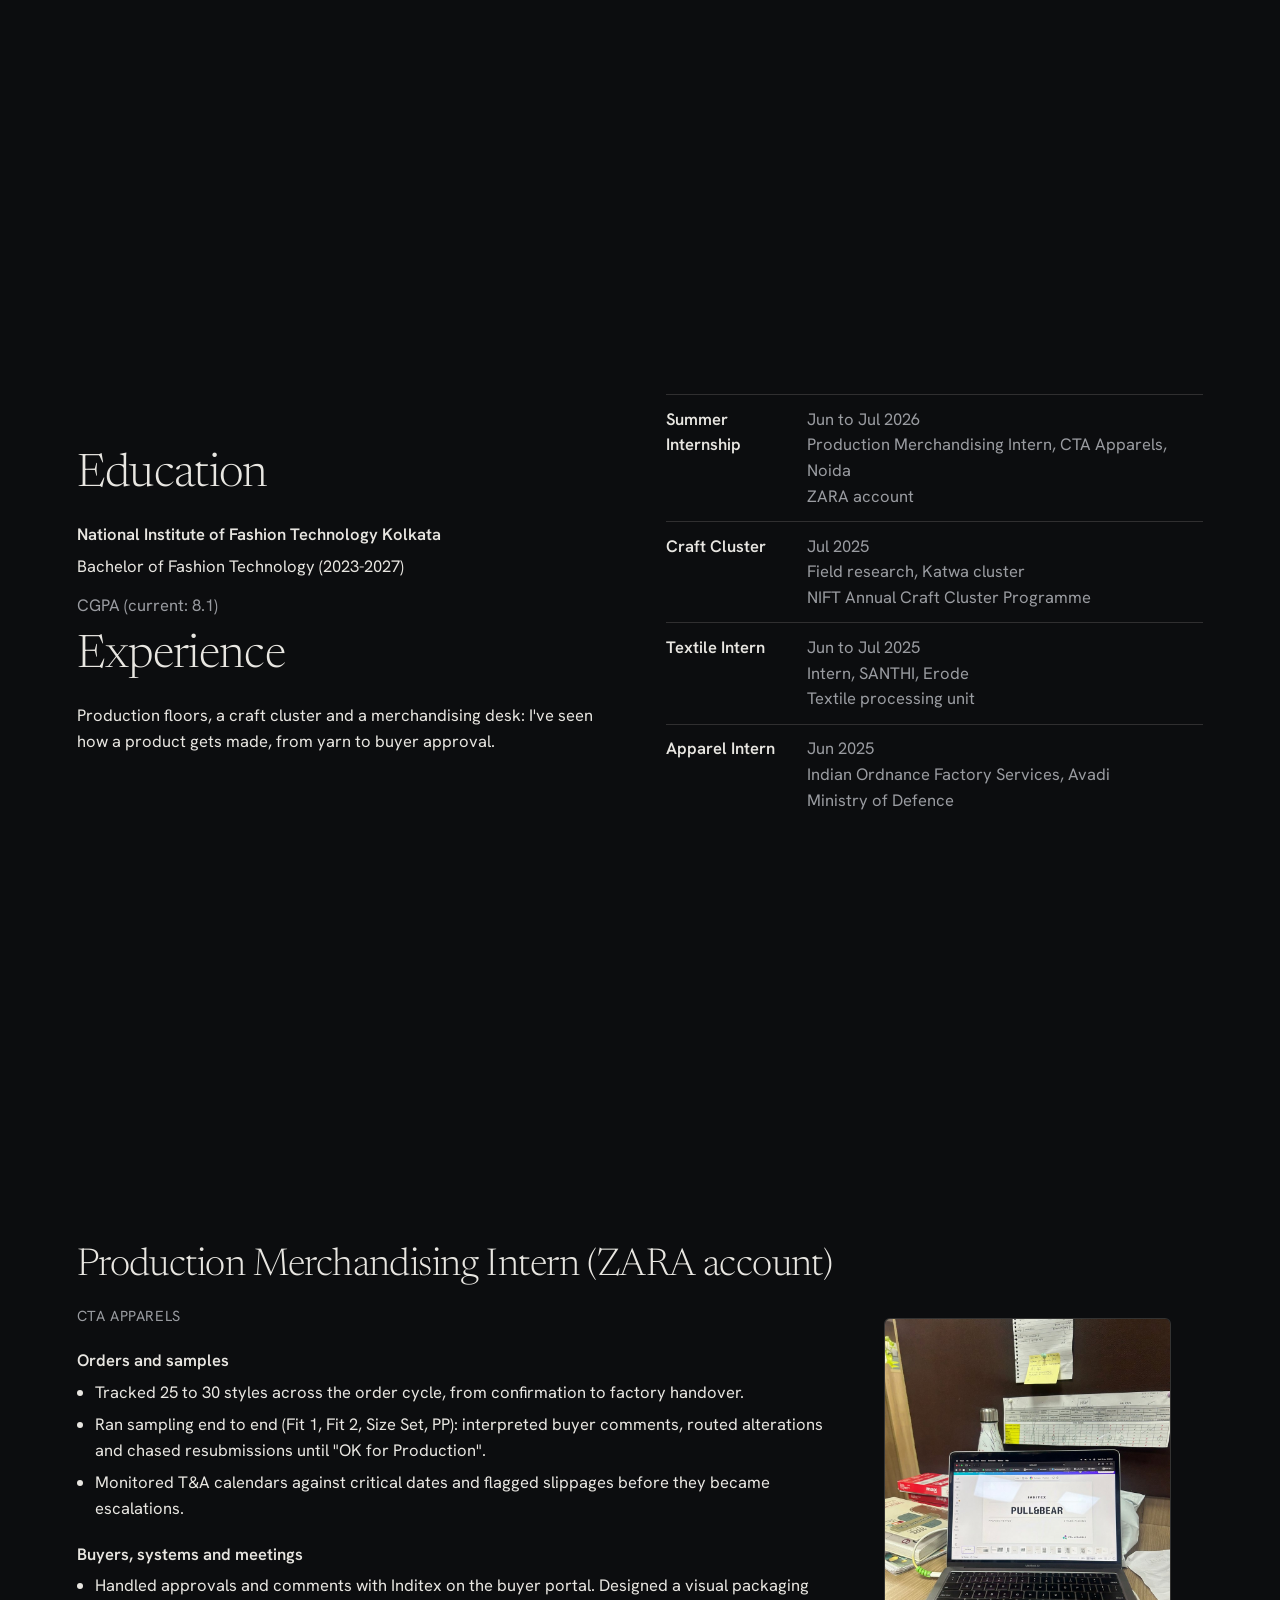
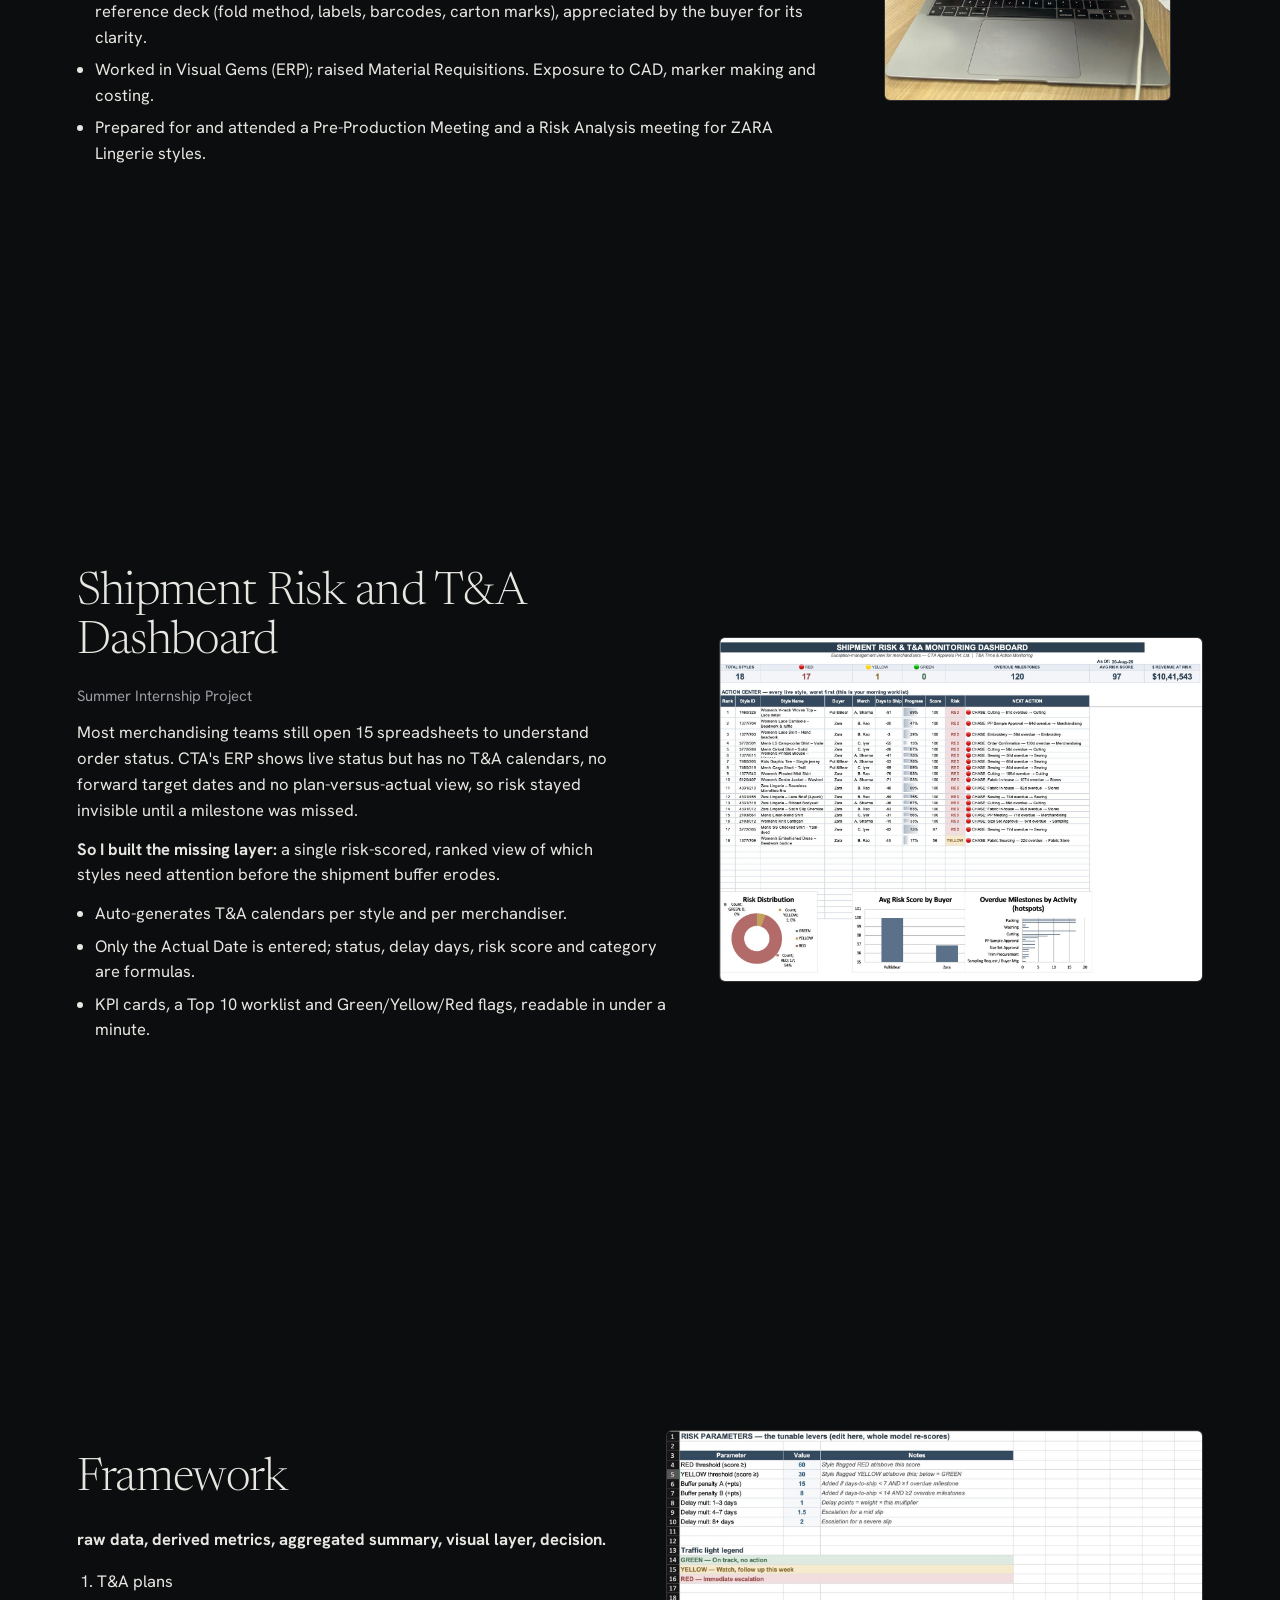
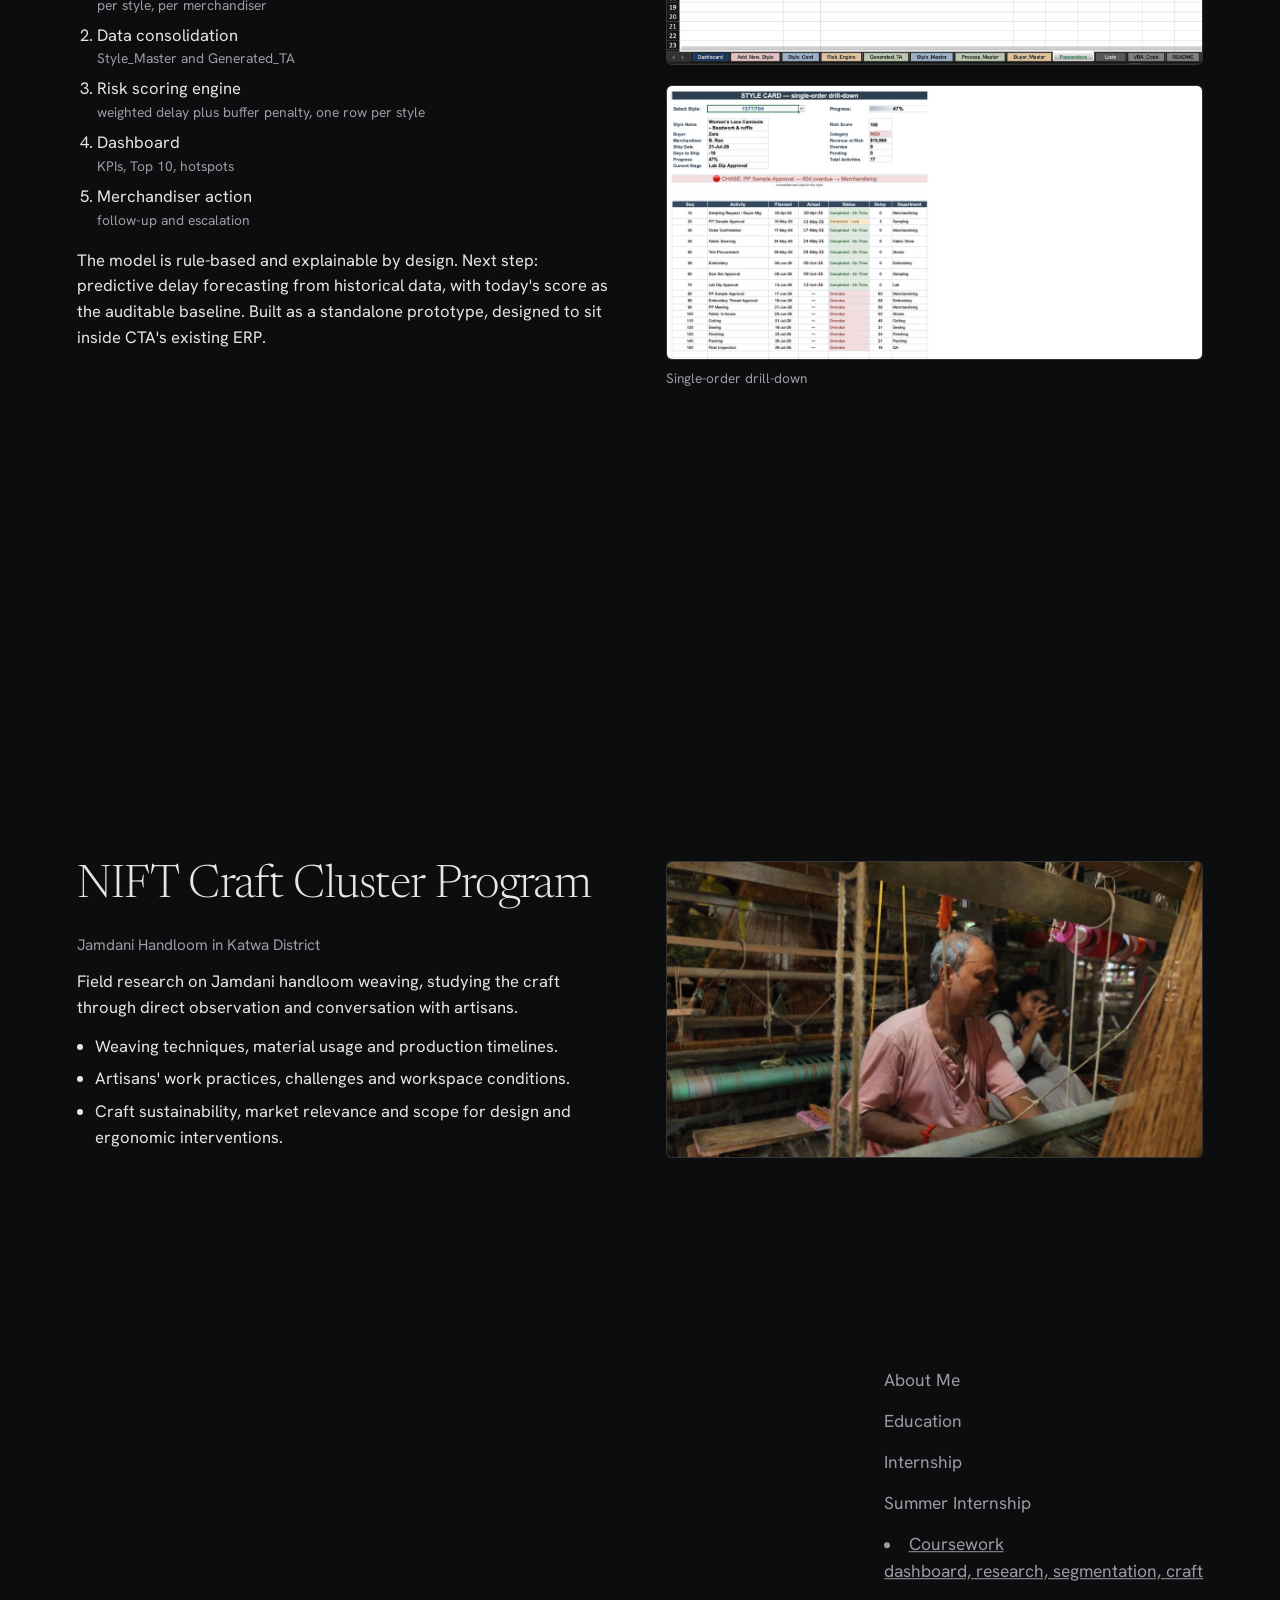
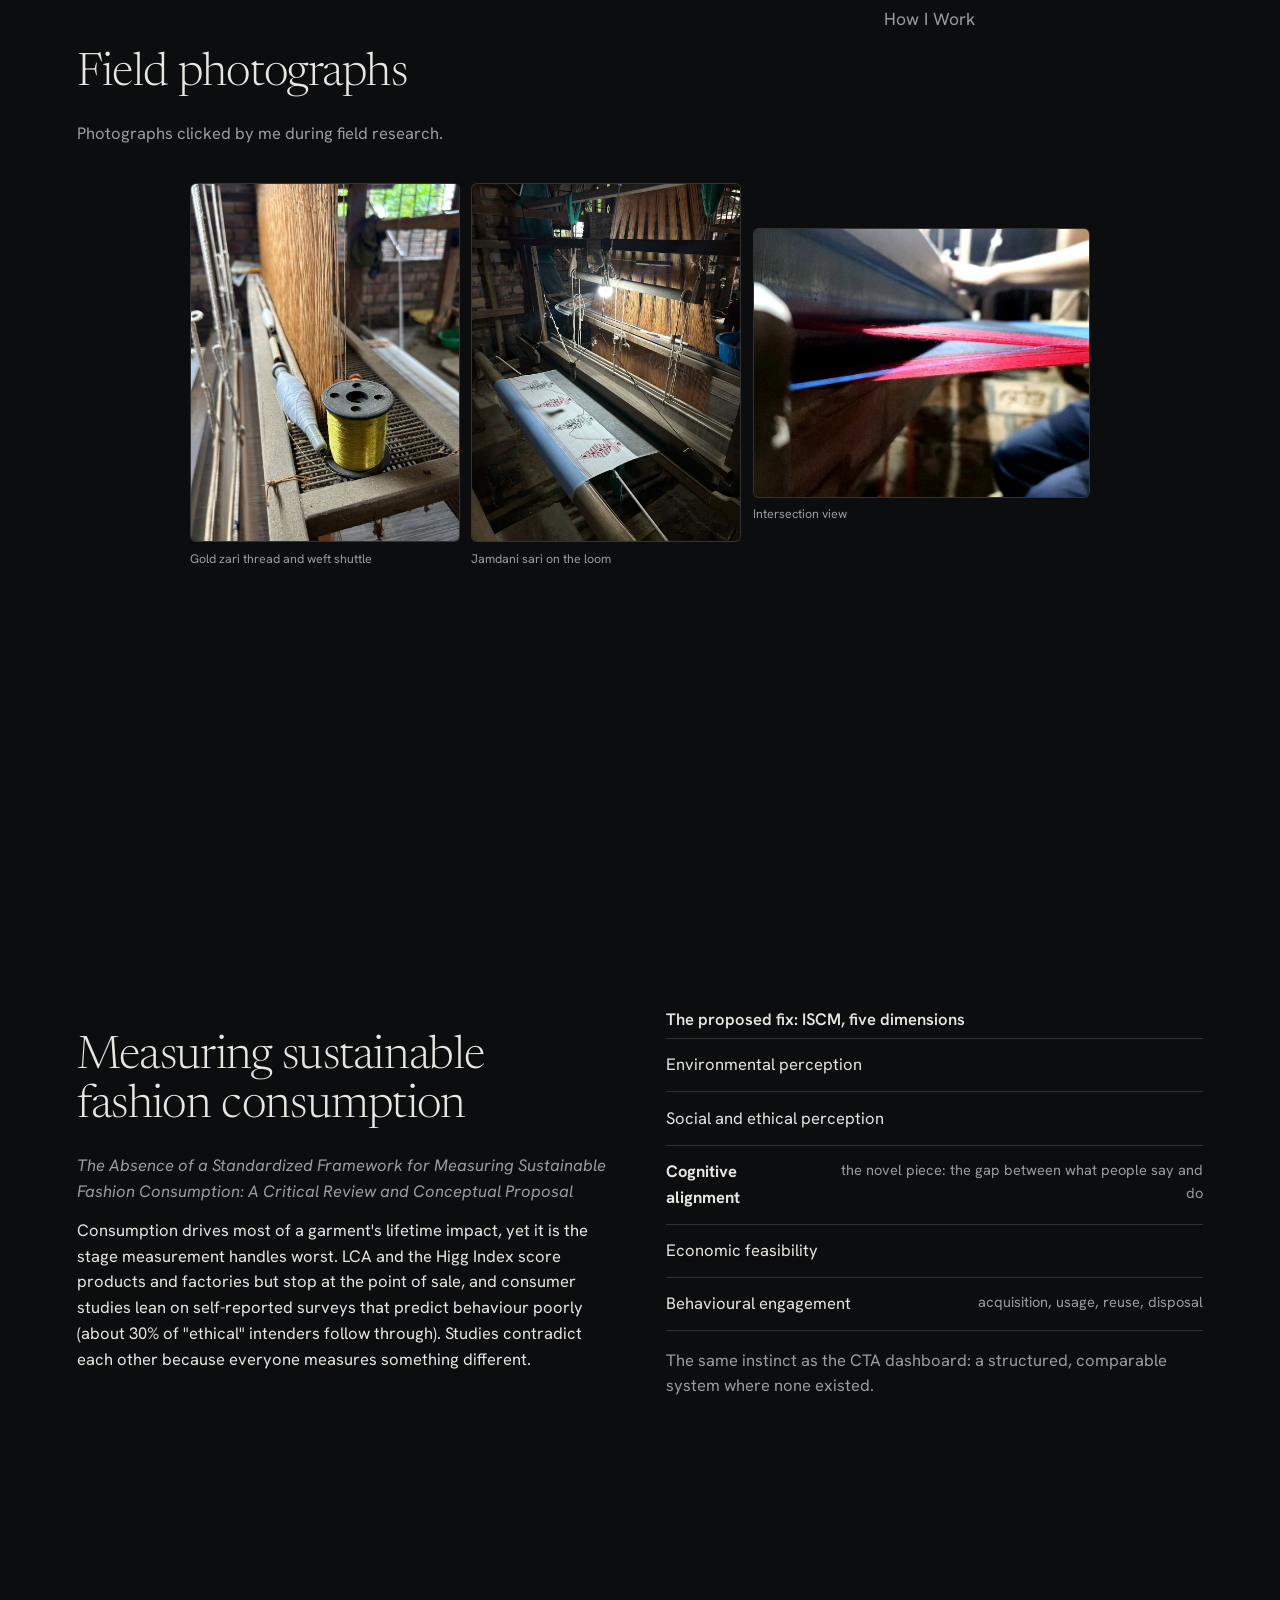
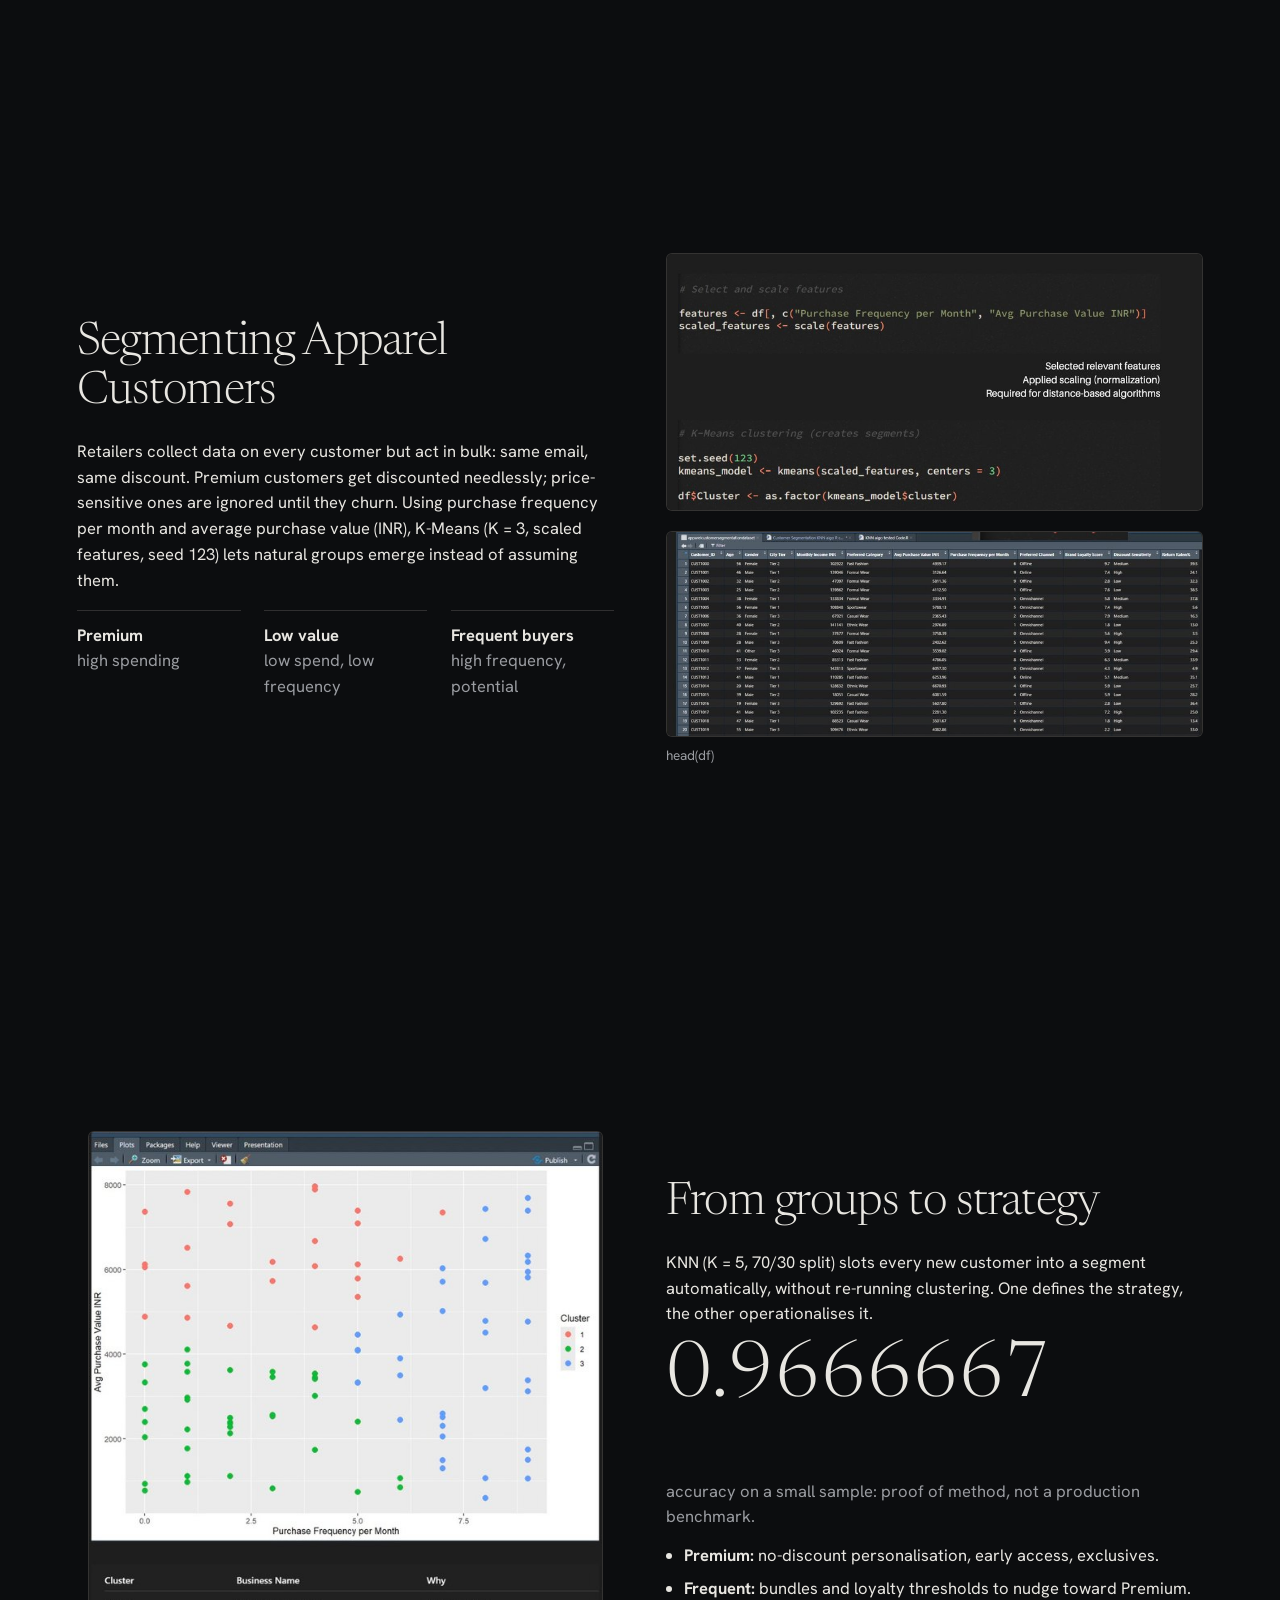
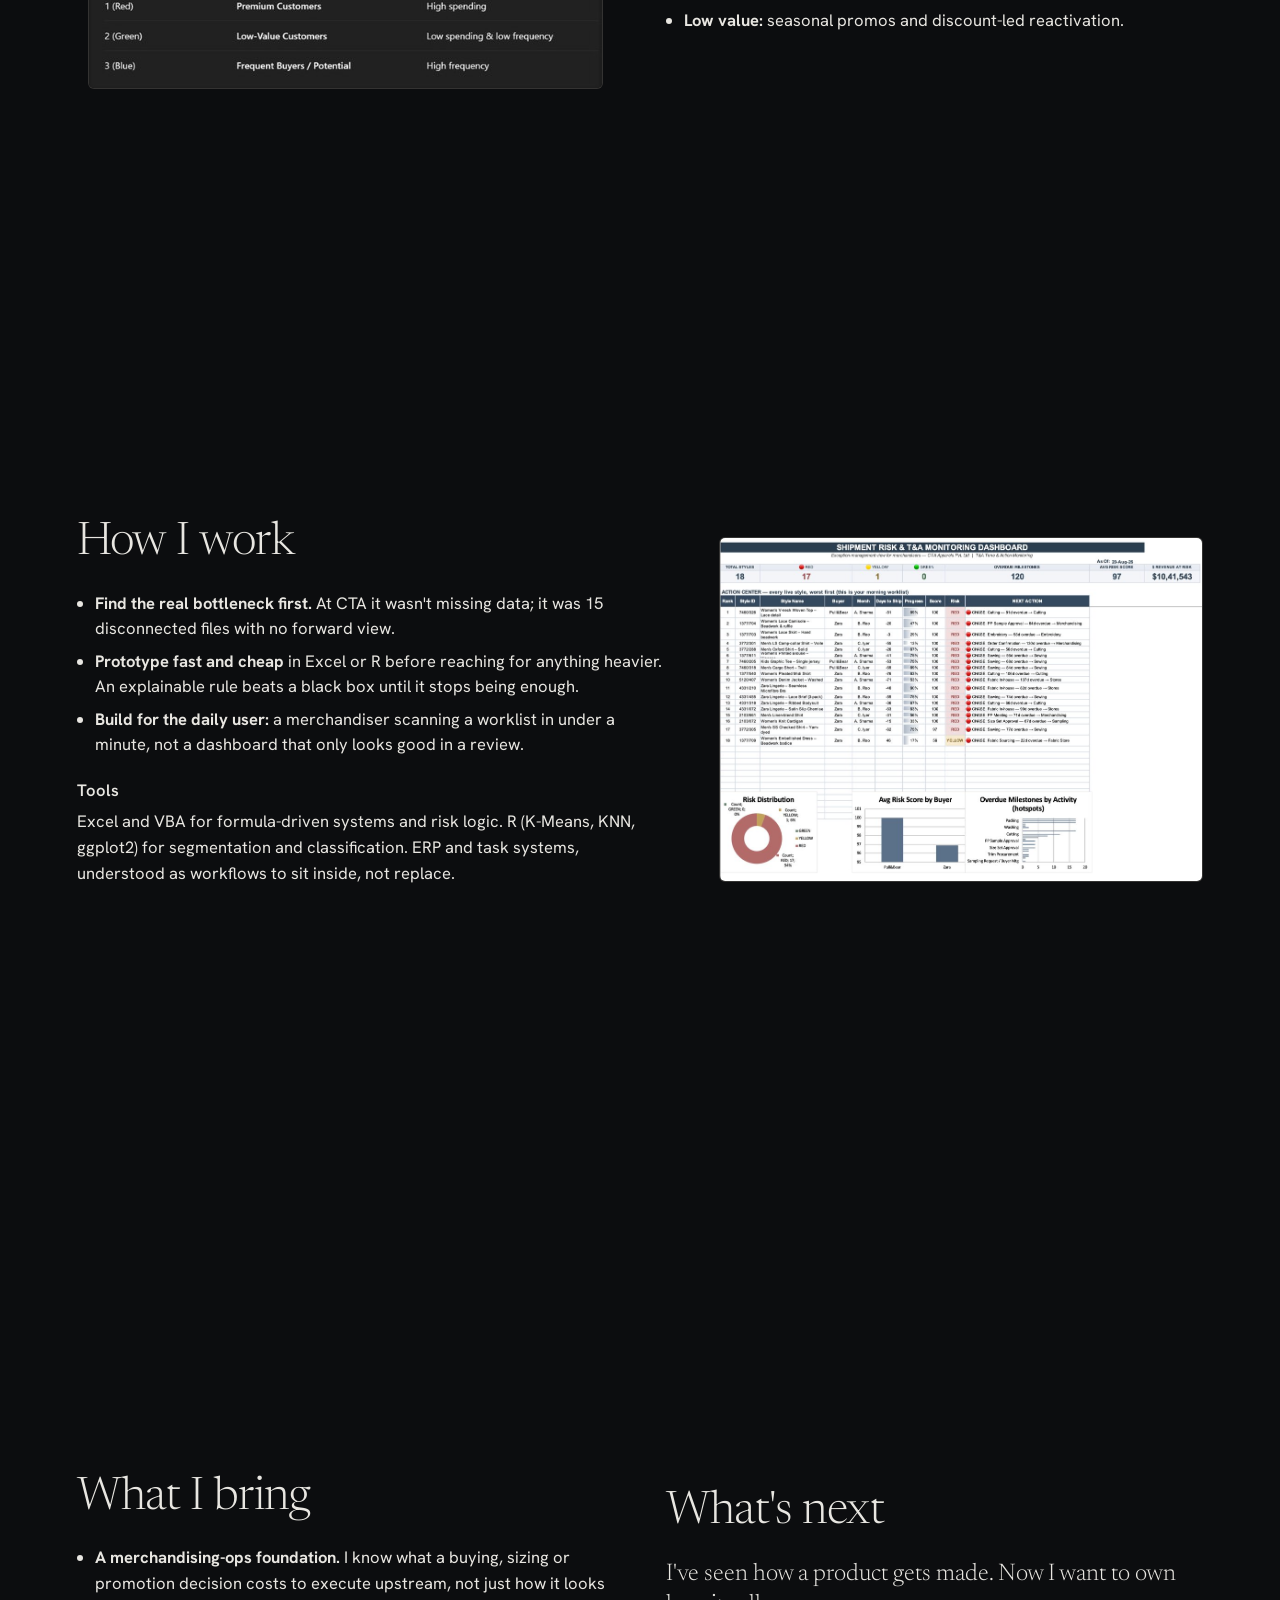
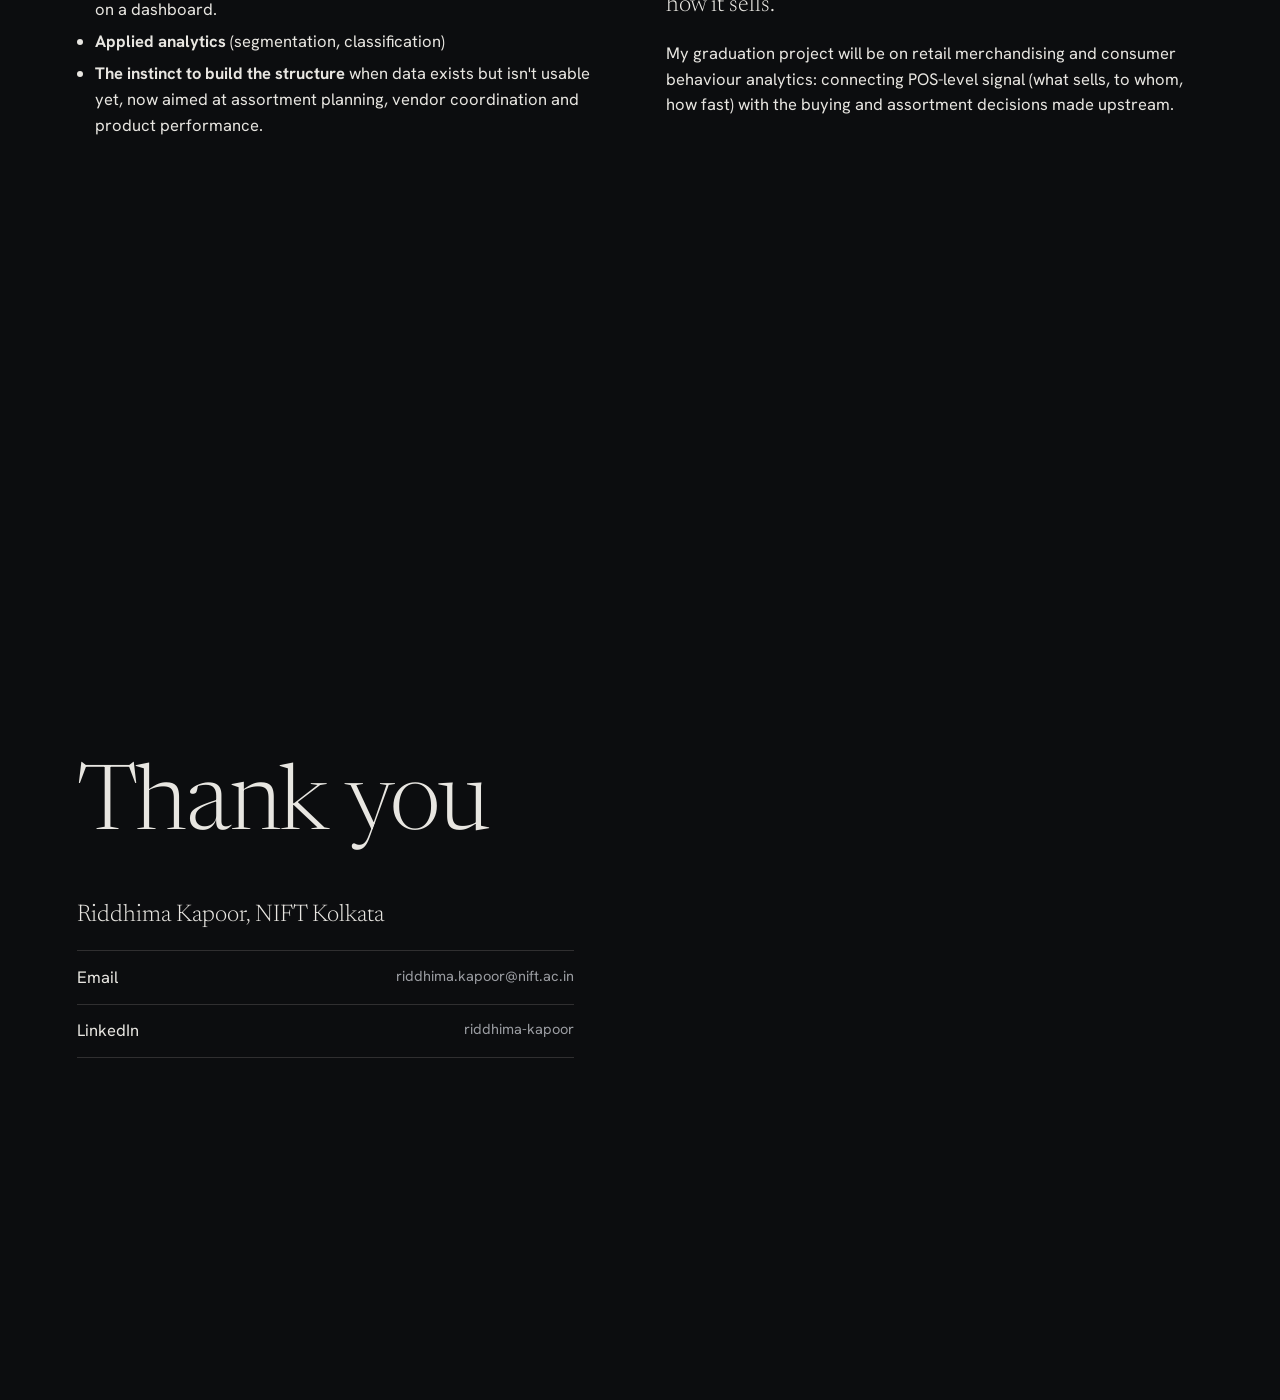
==== commit 50d4a9e0: "Refactor HTML structure and styling for profile section" ====
--- a/index.html
+++ b/index.html
@@ -9,9 +9,9 @@
 <style>html,body{background:#0c0d0f;color:#e8e6e1}</style>
 <link rel="stylesheet" href="css/style.css">
 <style>
-.hello{display:flex;align-items:center;gap:clamp(14px,2vw,32px);margin-bottom:.4em}
-.hello h1{margin:0;min-width:0}
-.pfp{flex:none;display:block;width:clamp(64px,8vw,130px);aspect-ratio:1;border-radius:50%;object-fit:cover;object-position:50% 30%;margin:0;border:1px solid rgba(232,230,225,.22);box-shadow:0 0 0 6px rgba(232,230,225,.04),0 10px 40px rgba(0,0,0,.5);opacity:0;transform:scale(.4);animation:pfpPop .6s .15s cubic-bezier(.34,1.56,.64,1) forwards}
+.hello{display:flex;align-items:center;gap:.4em;font-size:clamp(28px,5.2vw,84px);margin-bottom:.5em}
+.hello .typing-heading{font-size:inherit;line-height:1;margin:0;min-width:0}
+.pfp{flex:none;display:block;width:1.25em;height:1.25em;border-radius:50%;object-fit:cover;object-position:50% 50%;margin:0;border:1px solid rgba(232,230,225,.22);box-shadow:0 0 0 6px rgba(232,230,225,.04),0 10px 40px rgba(0,0,0,.5);opacity:0;transform:scale(.4);animation:pfpPop .6s .15s cubic-bezier(.34,1.56,.64,1) forwards}
 @keyframes pfpPop{60%{opacity:1;transform:scale(1.08)}100%{opacity:1;transform:scale(1)}}
 @media(prefers-reduced-motion:reduce){.pfp{animation:none;opacity:1;transform:none}}
 </style>
@@ -21,8 +21,7 @@
 <main>
 
 <section class="slide on" id="cover" data-g="cover"><div class="in">
-  <img class="pfp" src="images/pfp.jpg" width="120" height="120" alt="Riddhima Kapoor">
-<div class="hello"><img class="pfp" src="images/pfp.jpg" width="120" height="120" alt="Riddhima Kapoor"><h1 class="typing-heading" aria-label="Hi, I'm Riddhima Kapoor"><span id="typing-text"></span><span class="typing-cursor" aria-hidden="true">|</span></h1></div>
+<div><div class="hello"><img class="pfp" src="images/pfp.jpg" width="120" height="120" alt="Riddhima Kapoor"><h1 class="typing-heading" aria-label="Hi, I'm Riddhima Kapoor"><span id="typing-text"></span><span class="typing-cursor" aria-hidden="true">|</span></h1></div>
 <p class="mute cover-degree">Fashion Technology @ NIFT Kolkata</p>
 <p class="mute cover-masters">MA Strategic Fashion Marketing<br>MA Global Fashion Retailing</p></div>
 <div class="landing-menu" aria-label="Portfolio sections"><span>About Me</span><span>Education</span><span>Internship</span><span>Summer Internship</span><li><a href="#cta" data-go="cta">Coursework<span>dashboard, research, segmentation, craft</span></a></li><span>How I Work</span></div></div>
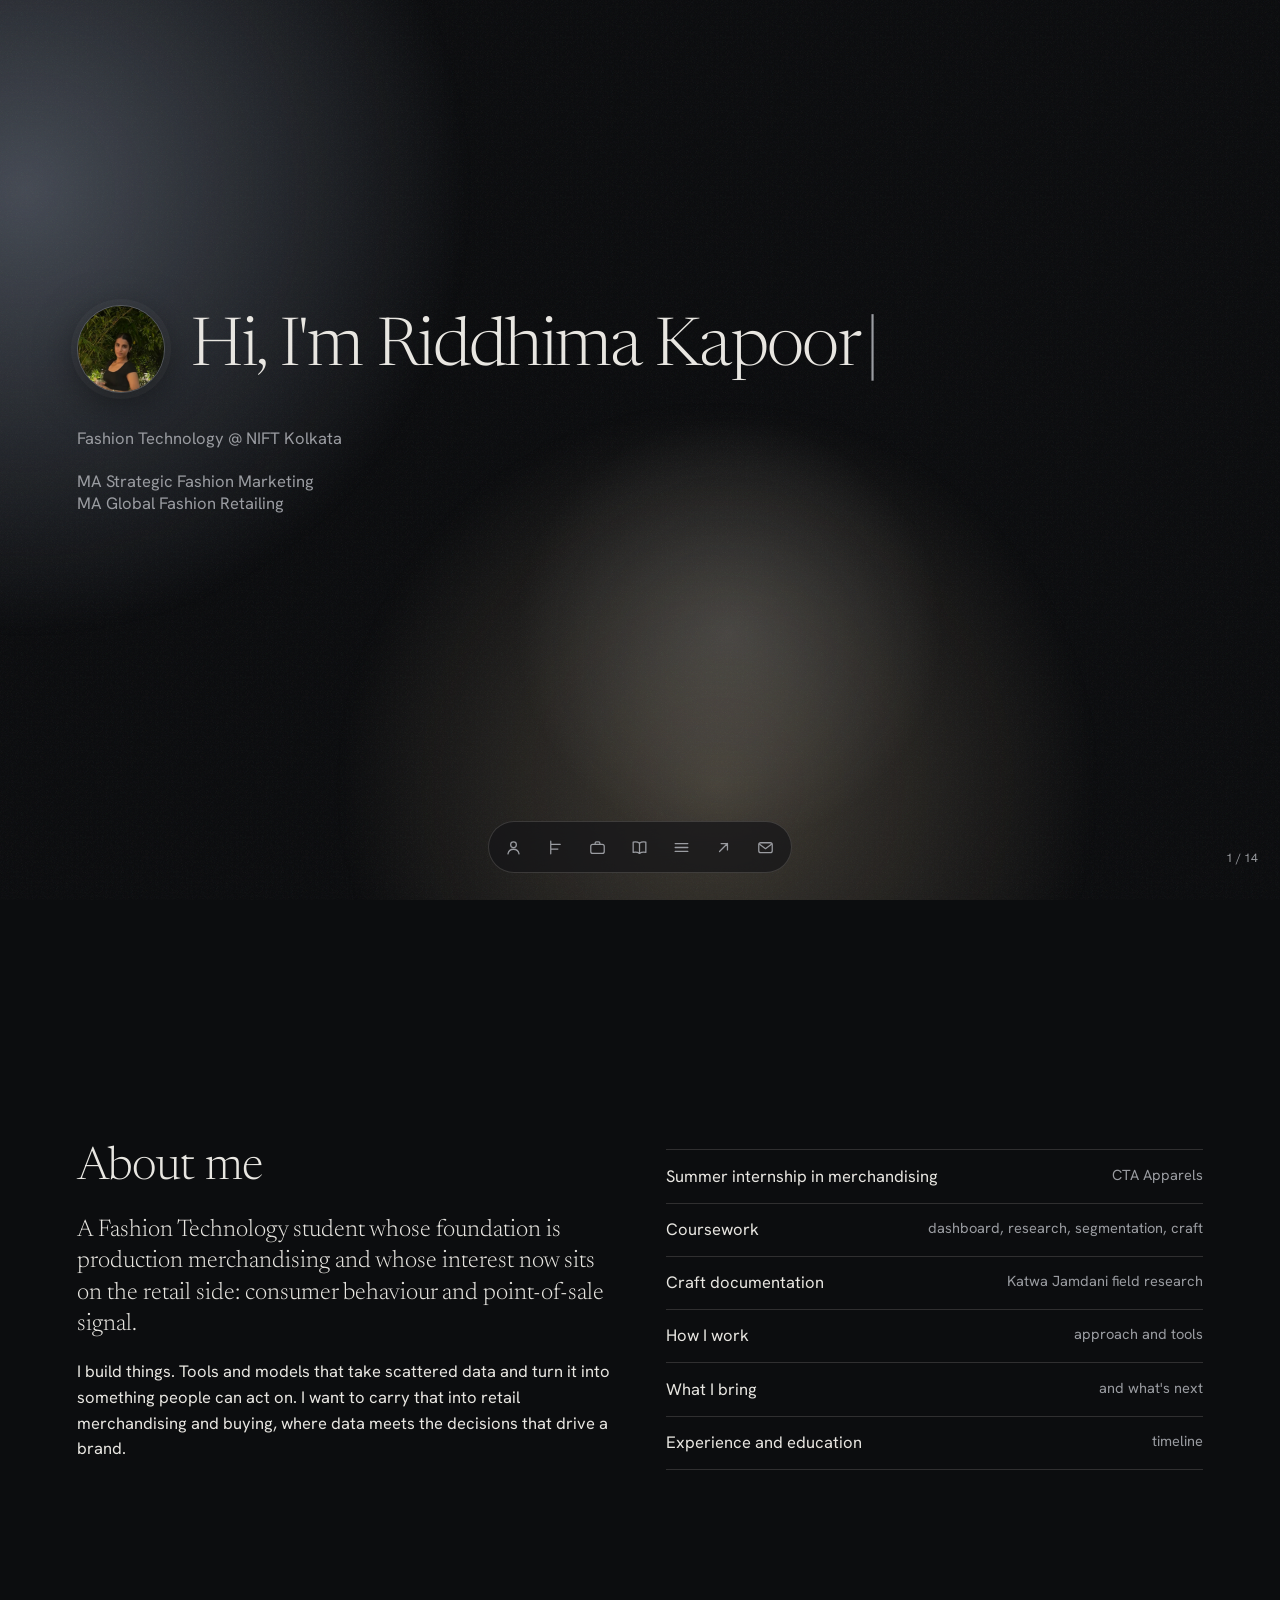
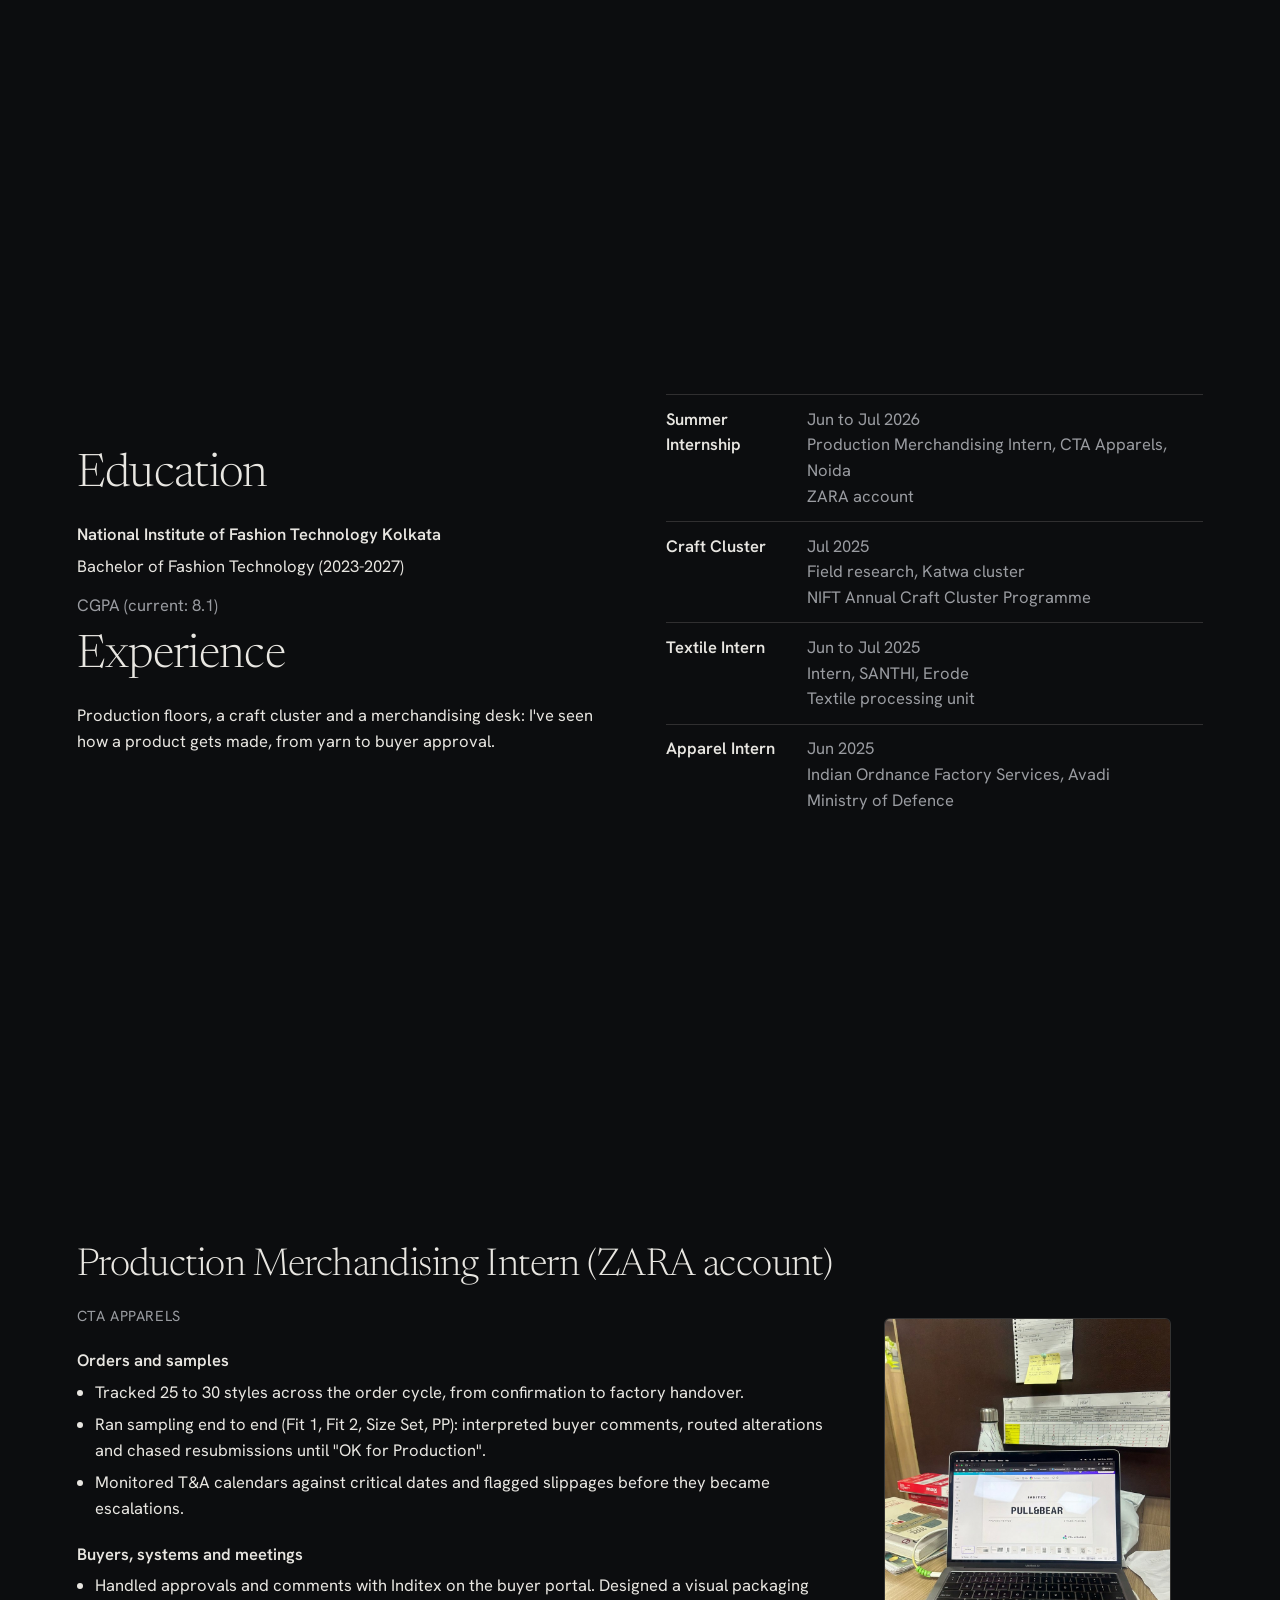
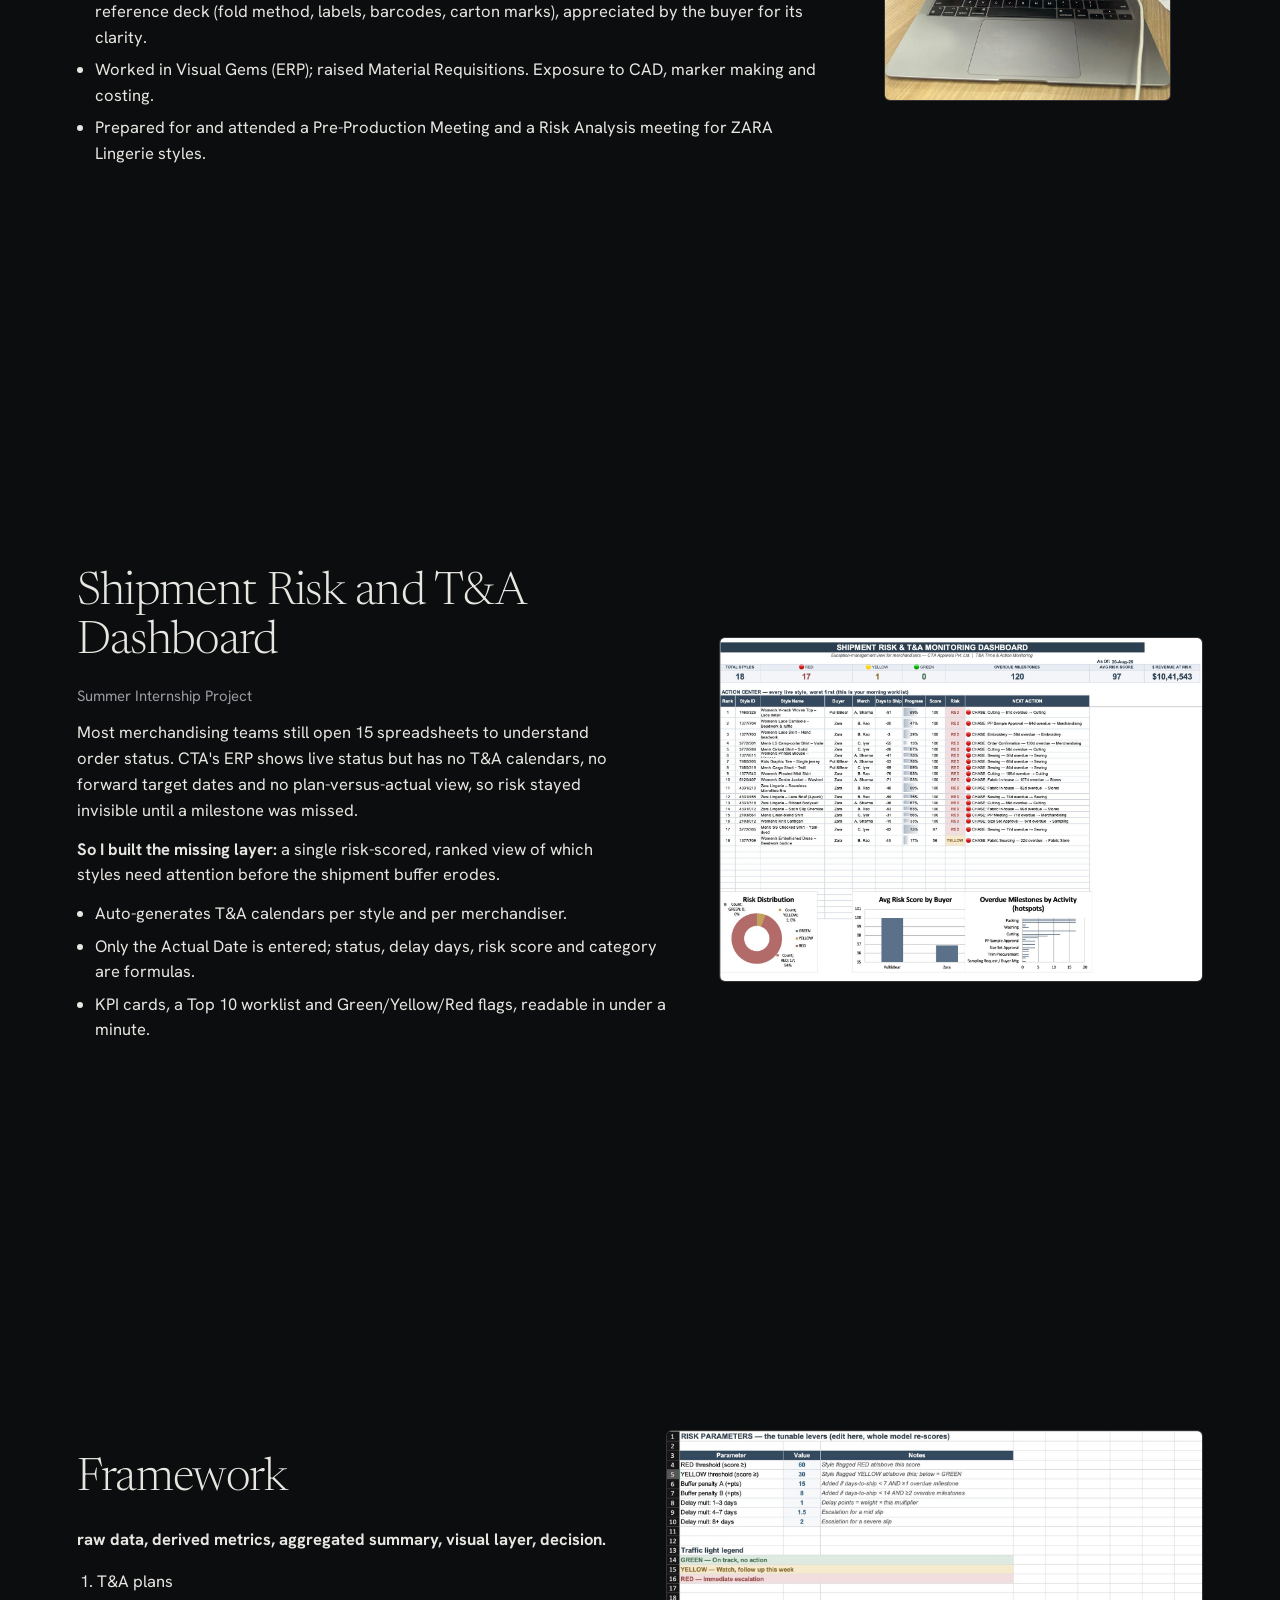
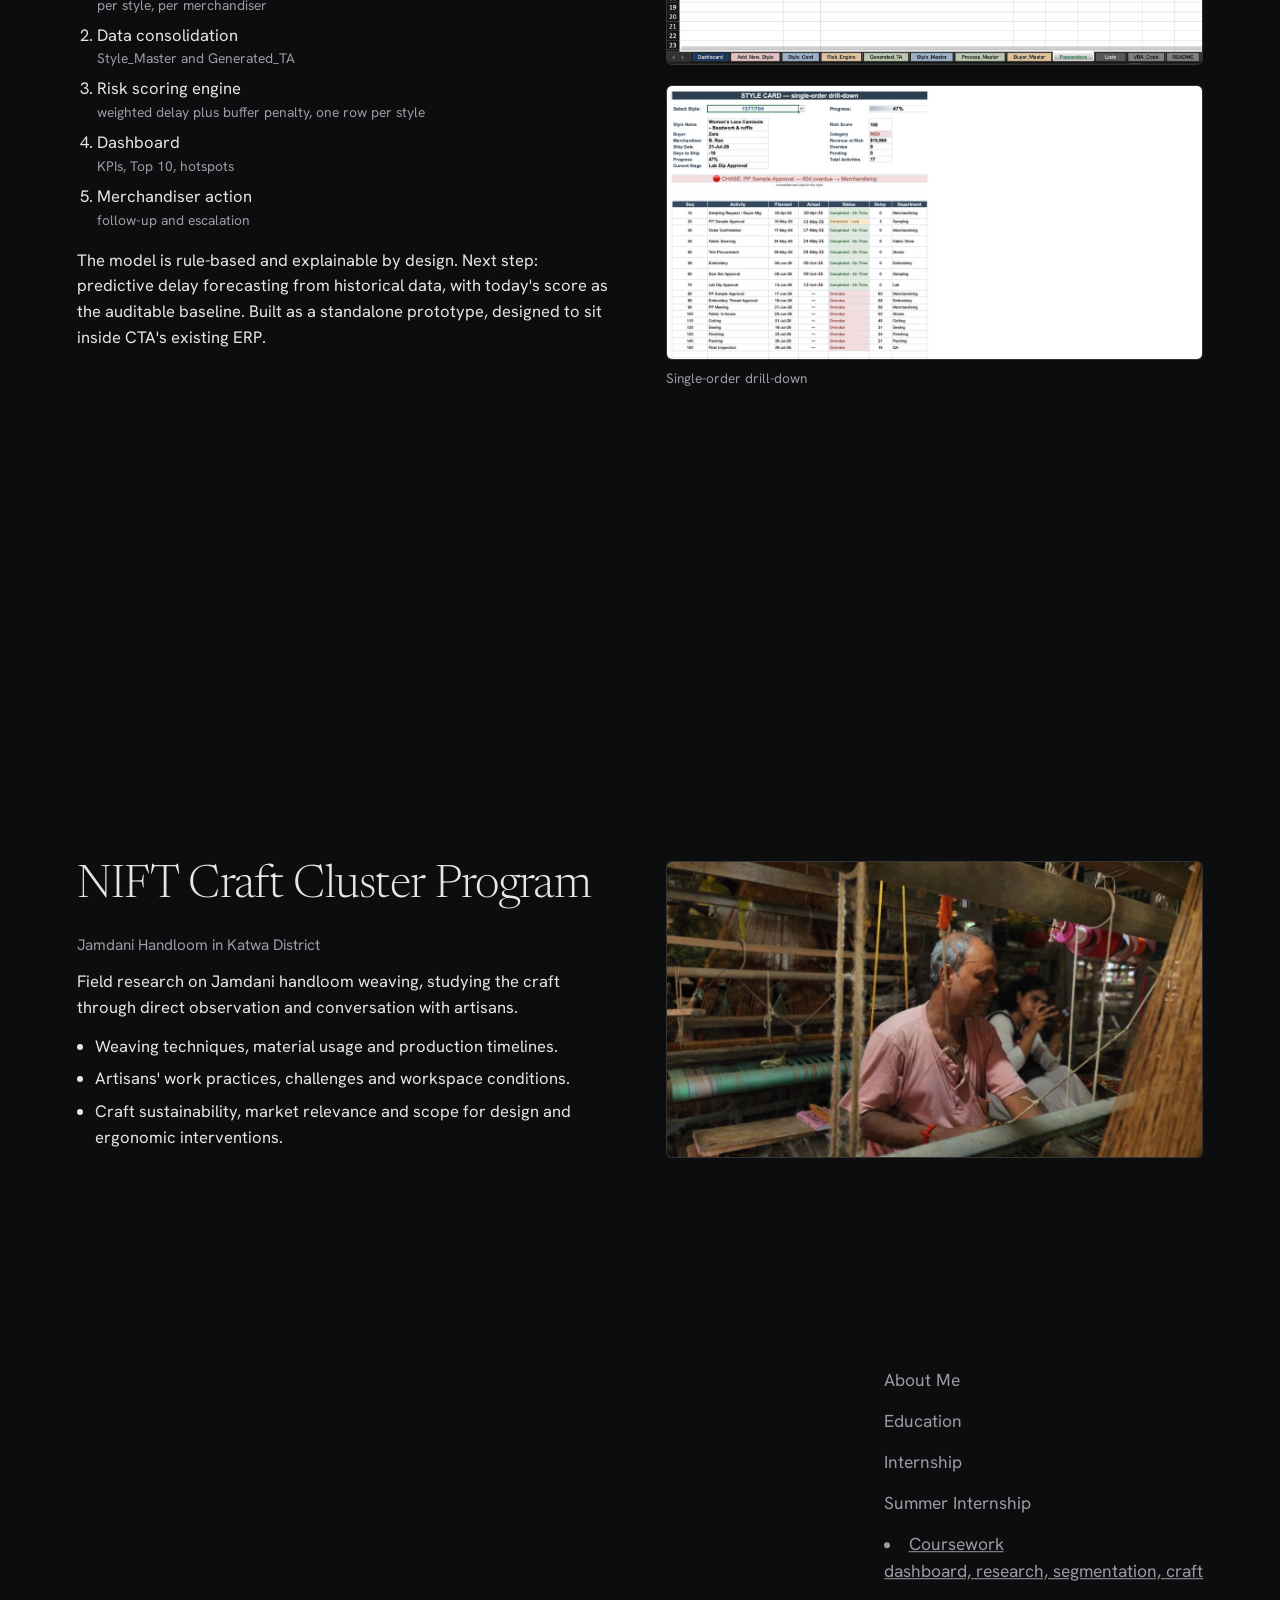
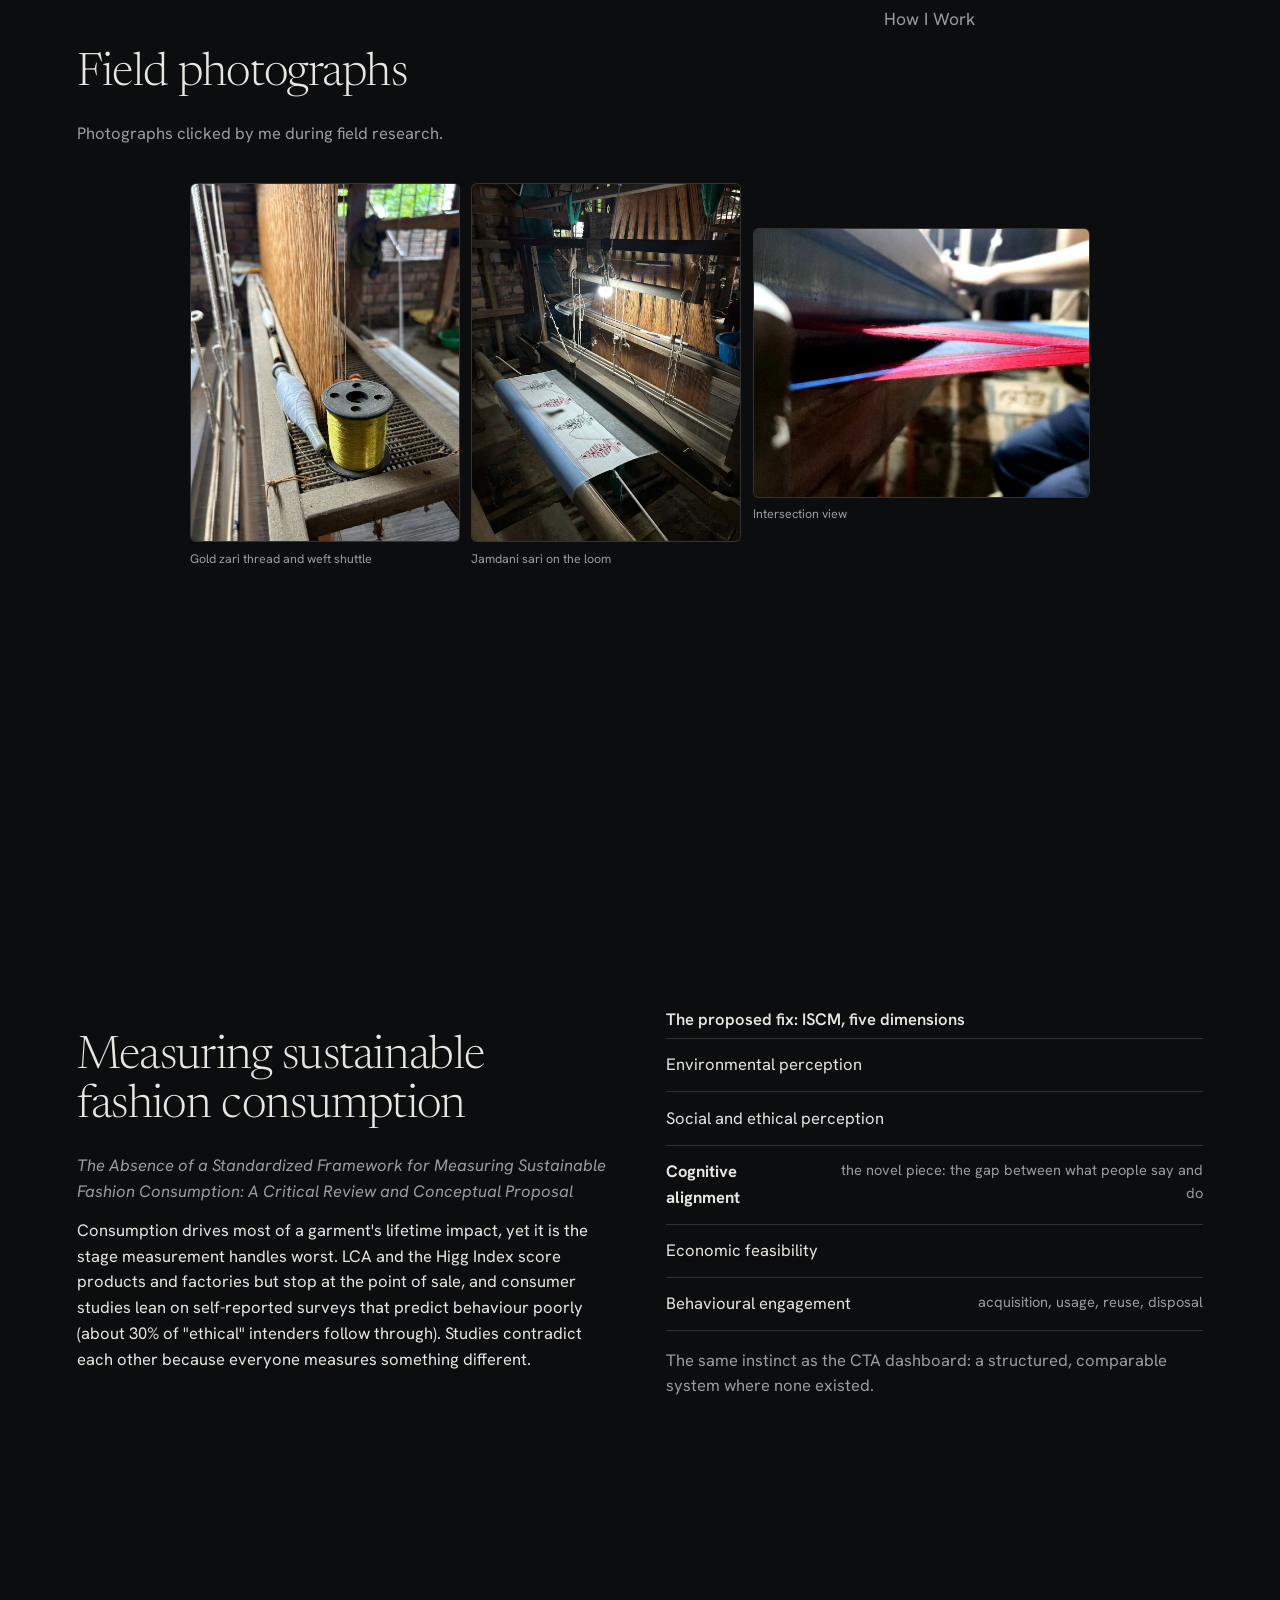
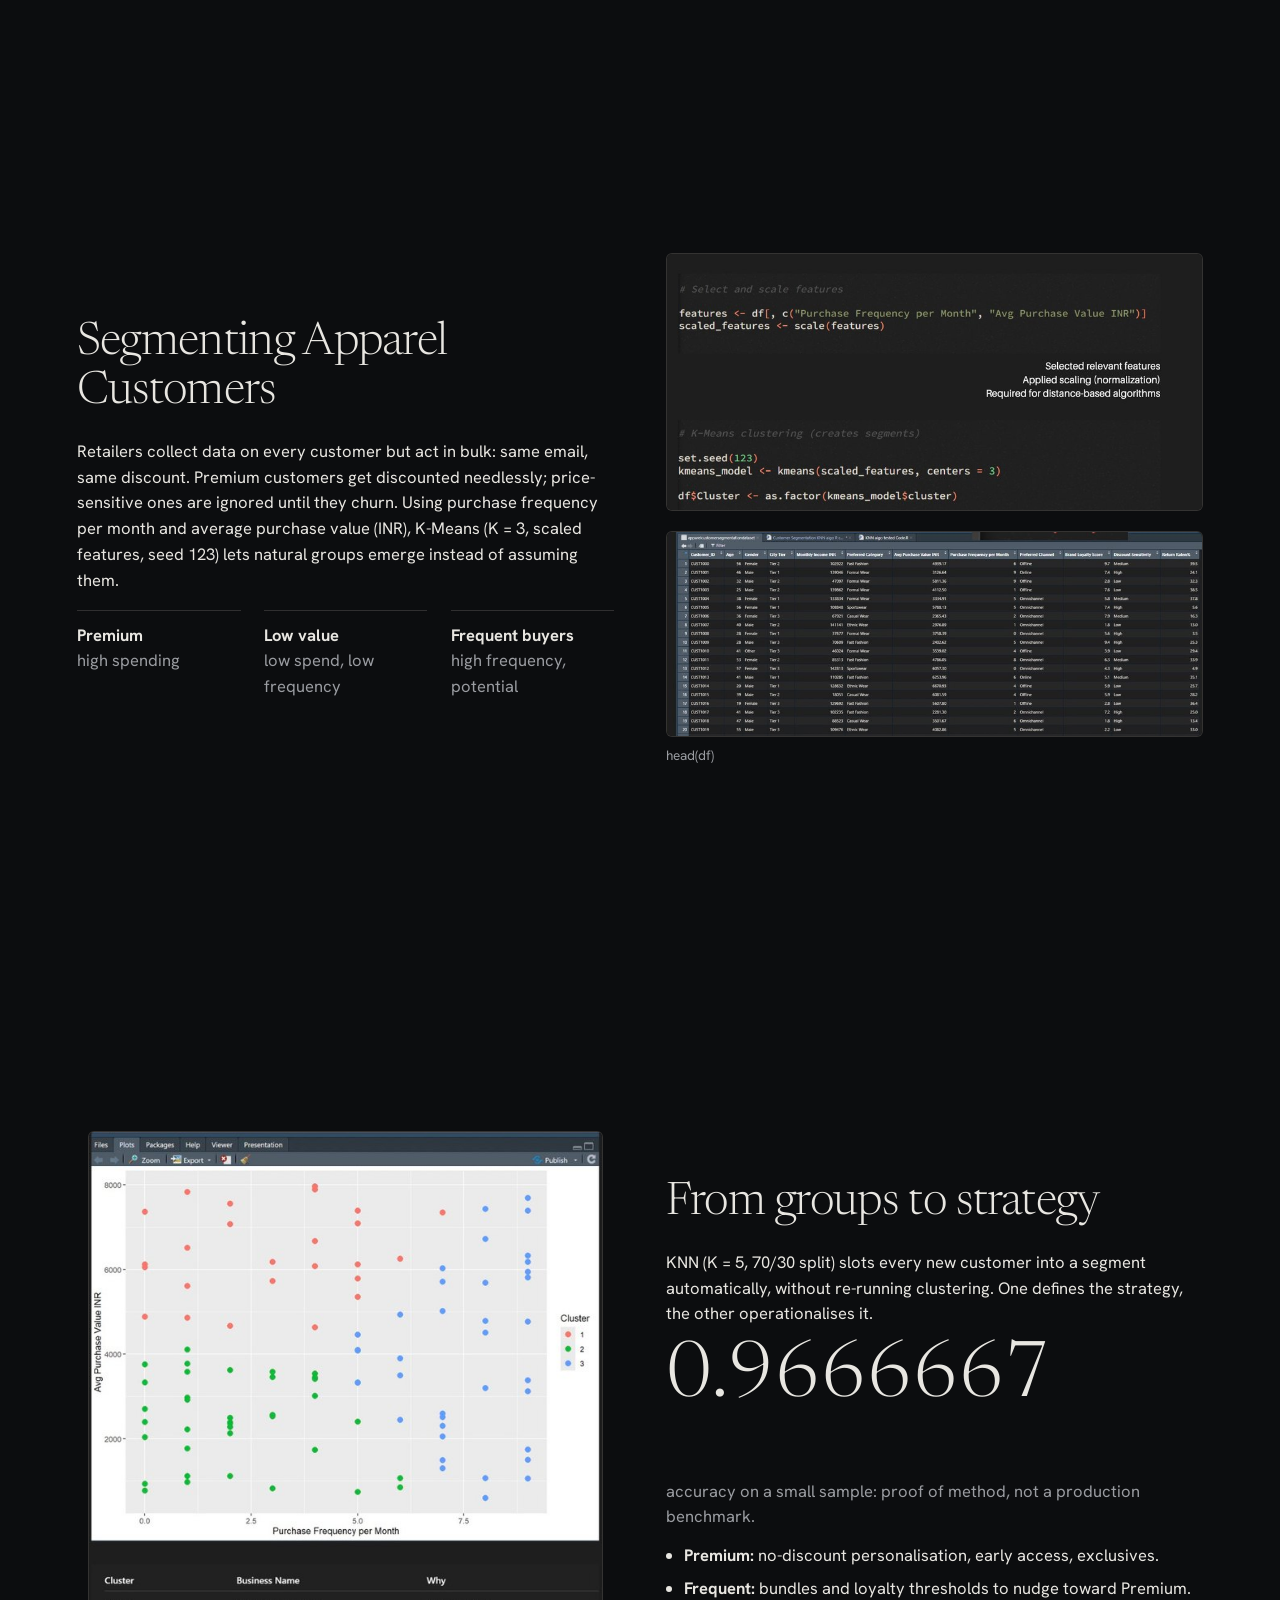
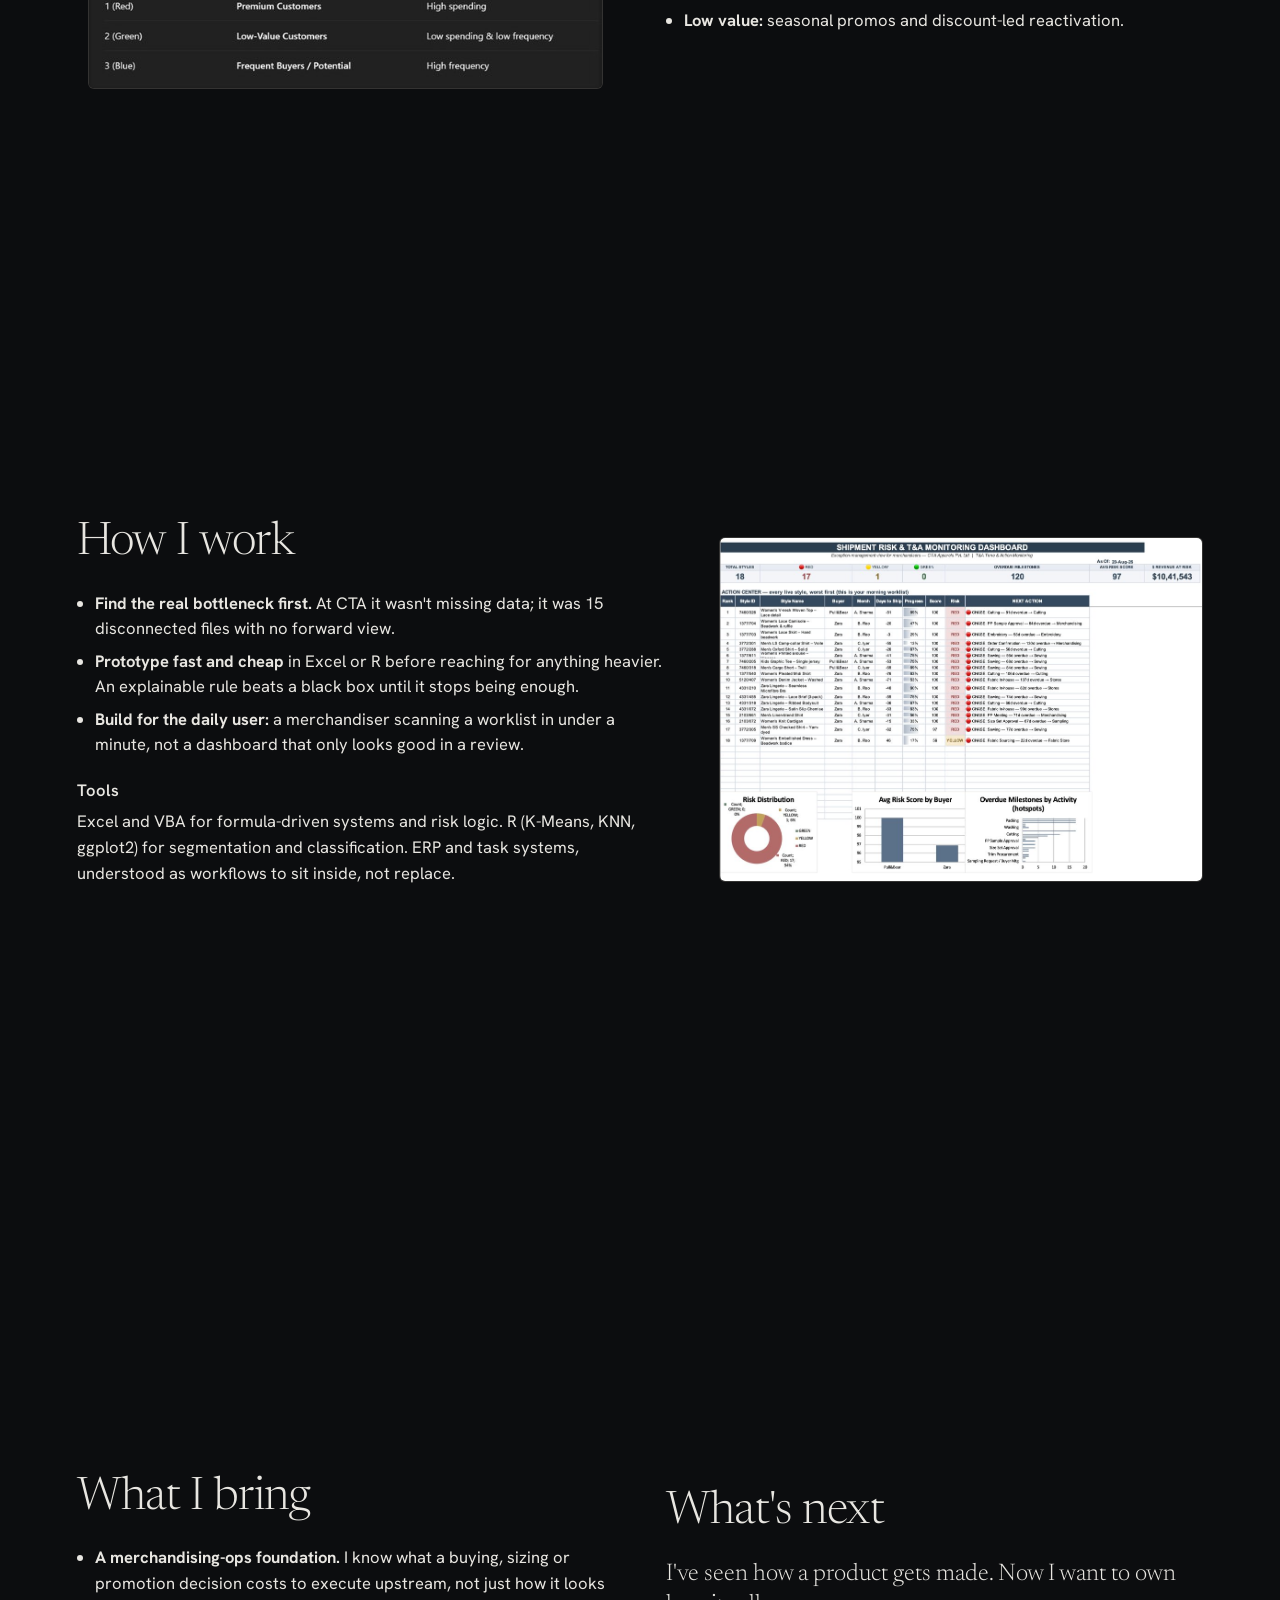
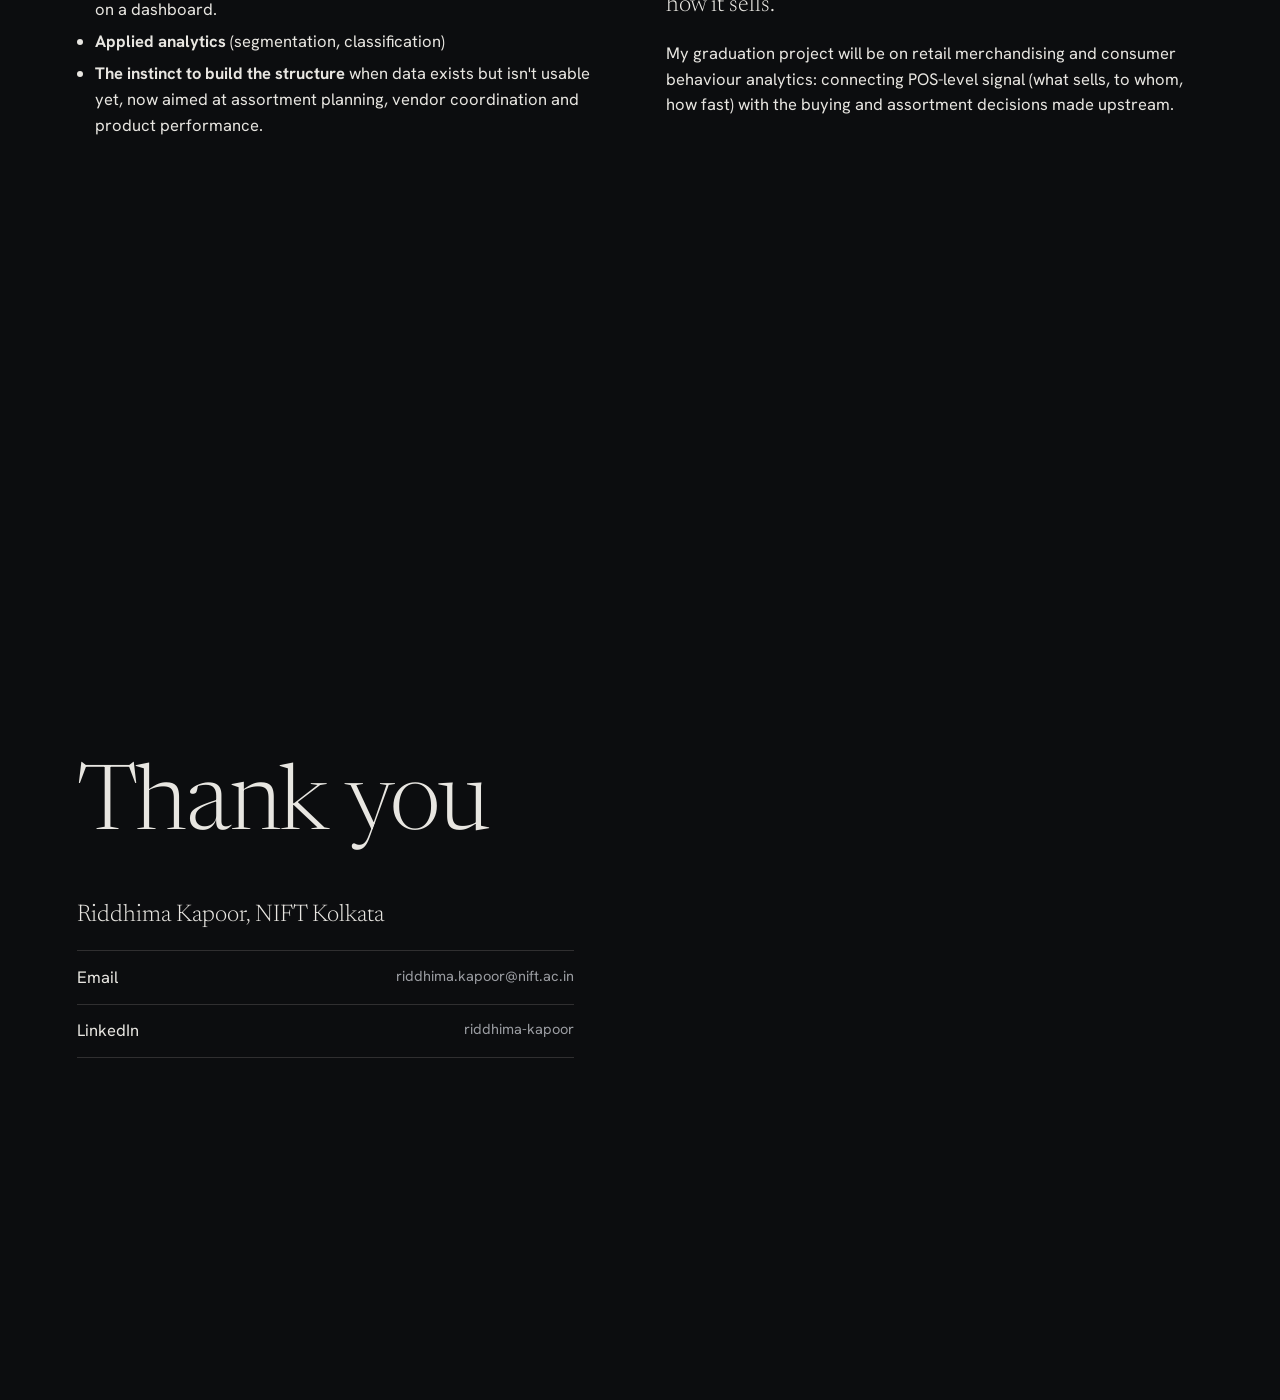
==== commit 8a481408: "Align landing title with profile circle Co-authored-by: Copilot <223556219+Copilot@users.noreply.git" ====
--- a/index.html
+++ b/index.html
@@ -10,8 +10,8 @@
 <link rel="stylesheet" href="css/style.css">
 <style>
 .hello{display:flex;align-items:center;gap:.4em;font-size:clamp(28px,5.2vw,84px);margin-bottom:.5em}
-.hello .typing-heading{font-size:inherit;line-height:1;margin:0;min-width:0}
-.pfp{flex:none;display:block;width:1.25em;height:1.25em;border-radius:50%;object-fit:cover;object-position:50% 50%;margin:0;border:1px solid rgba(232,230,225,.22);box-shadow:0 0 0 6px rgba(232,230,225,.04),0 10px 40px rgba(0,0,0,.5);opacity:0;transform:scale(.4);animation:pfpPop .6s .15s cubic-bezier(.34,1.56,.64,1) forwards}
+.hello .typing-heading{font-size:inherit;line-height:1;margin:0;min-width:0;transform:translateY(.03em)}
+.pfp{flex:none;display:block;width:1.32em;height:1.32em;border-radius:50%;object-fit:cover;object-position:50% 50%;margin:0;border:1px solid rgba(232,230,225,.22);box-shadow:0 0 0 6px rgba(232,230,225,.04),0 10px 40px rgba(0,0,0,.5);opacity:0;transform:scale(.4);animation:pfpPop .6s .15s cubic-bezier(.34,1.56,.64,1) forwards}
 @keyframes pfpPop{60%{opacity:1;transform:scale(1.08)}100%{opacity:1;transform:scale(1)}}
 @media(prefers-reduced-motion:reduce){.pfp{animation:none;opacity:1;transform:none}}
 </style>
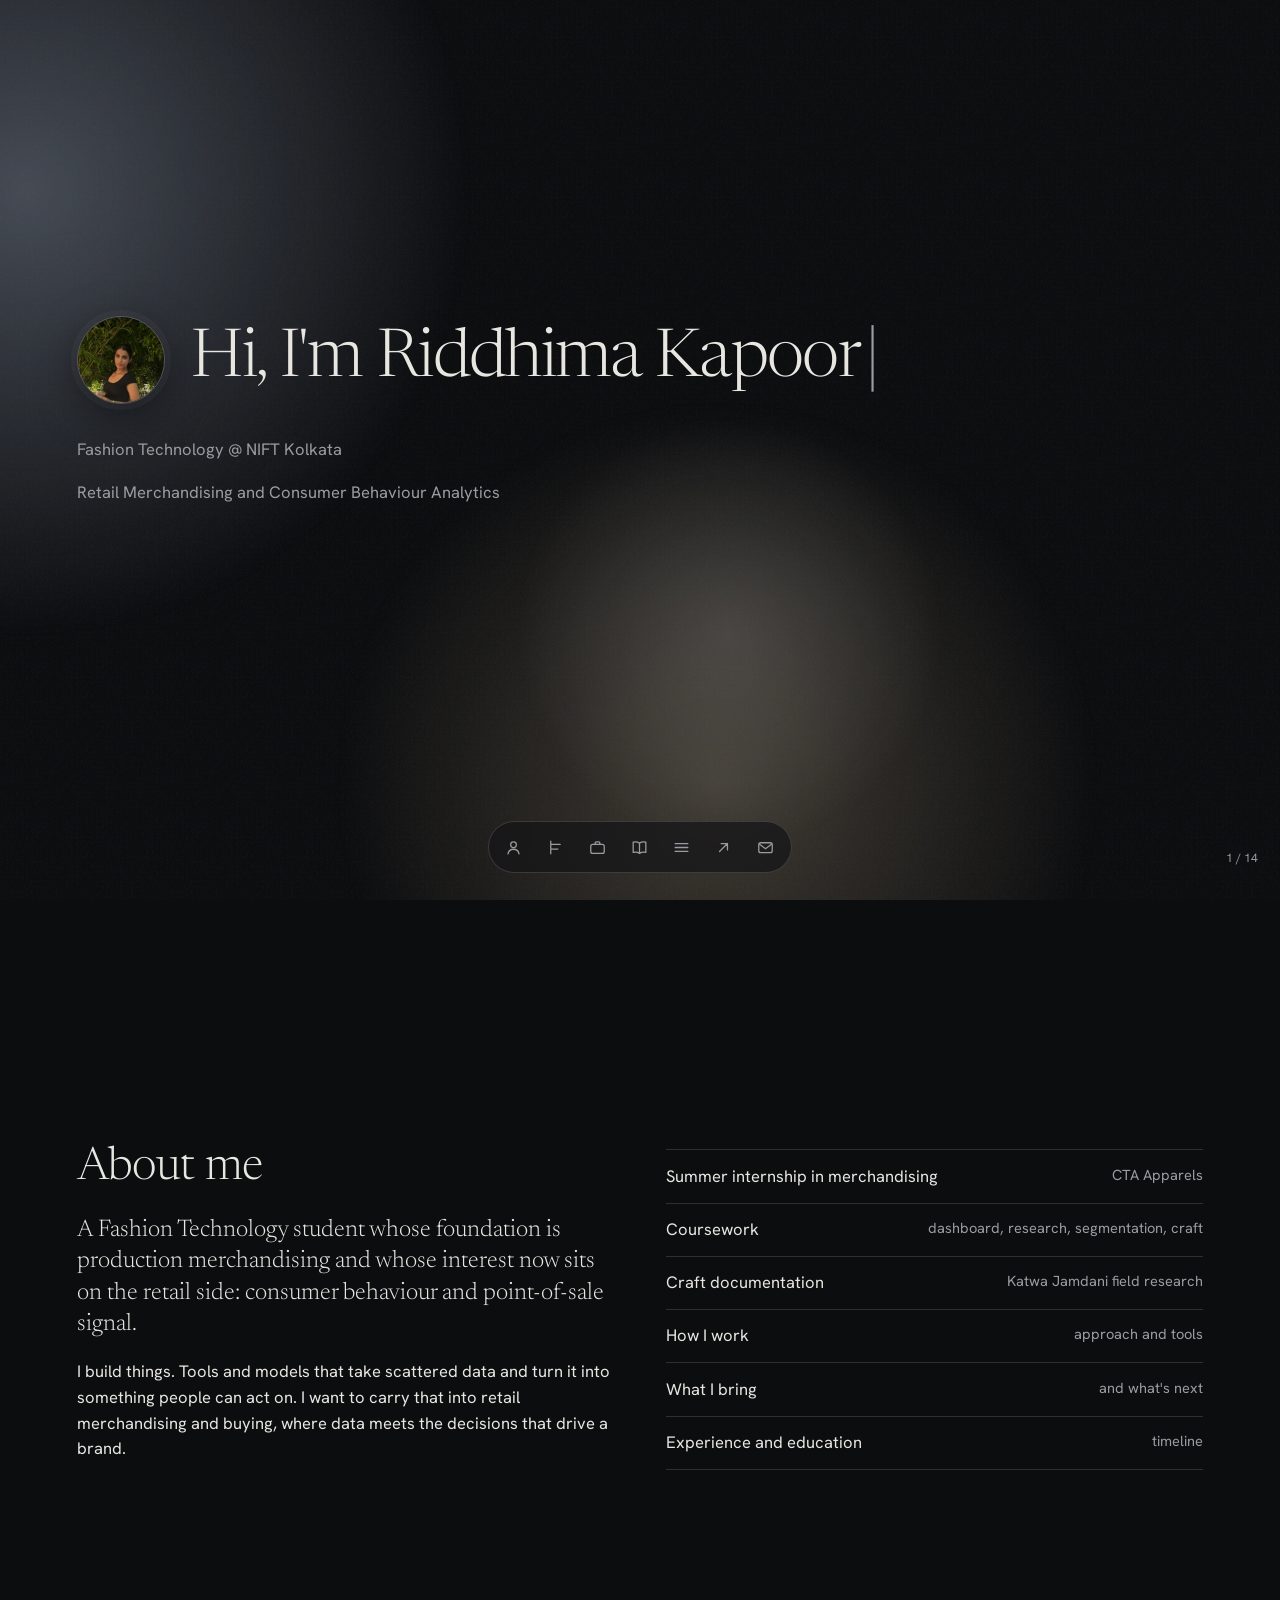
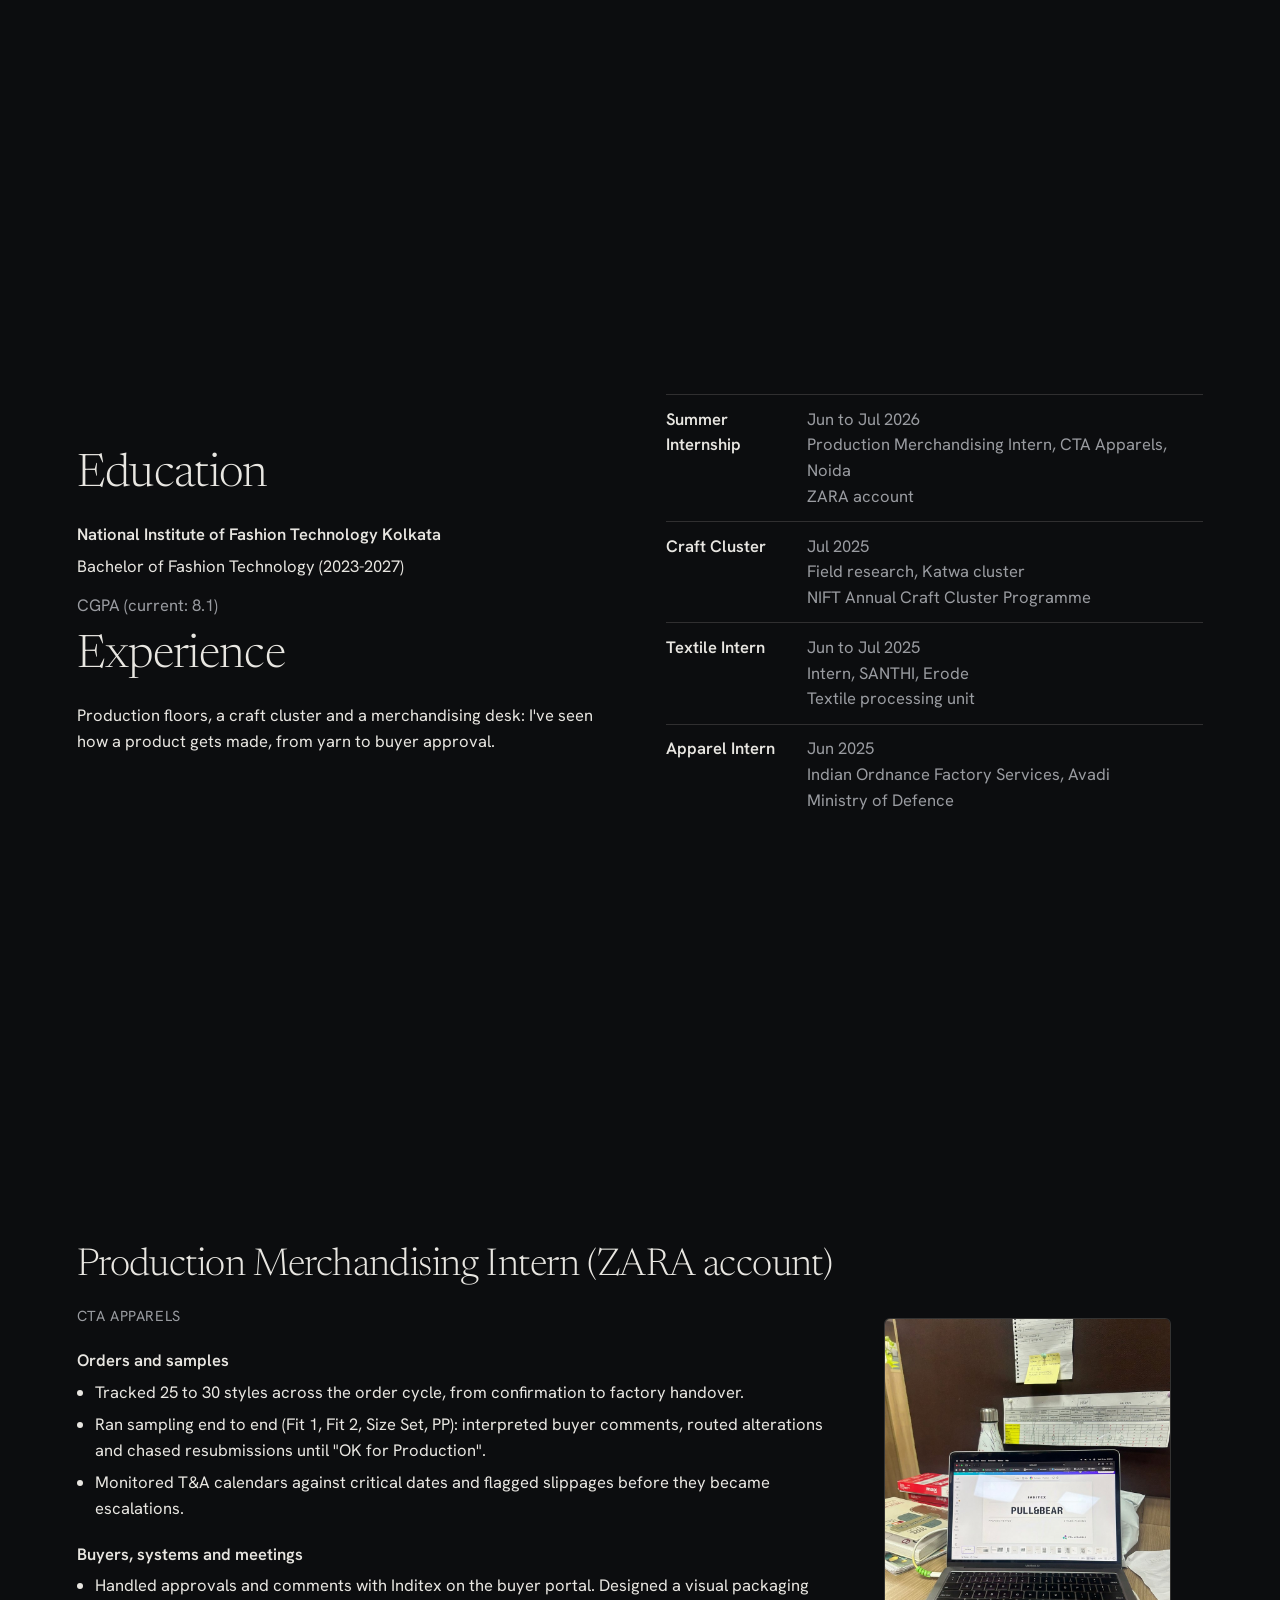
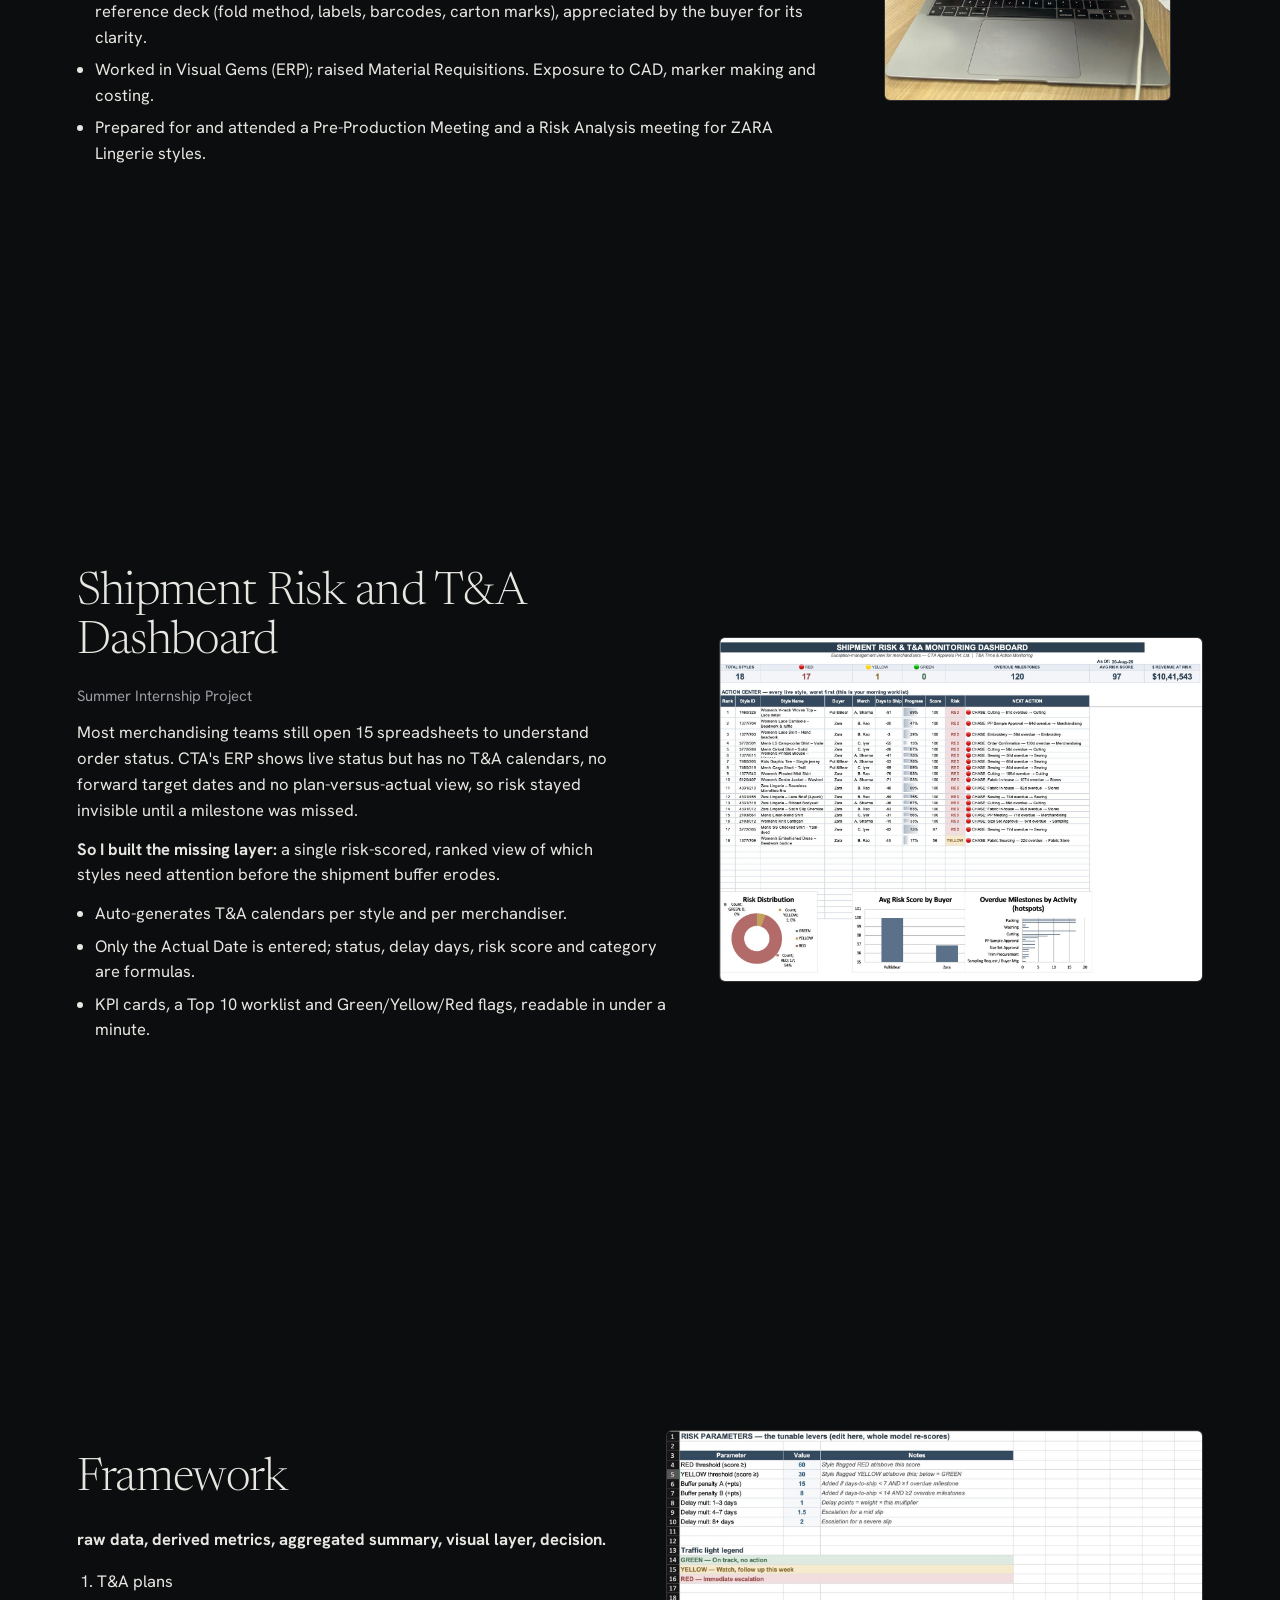
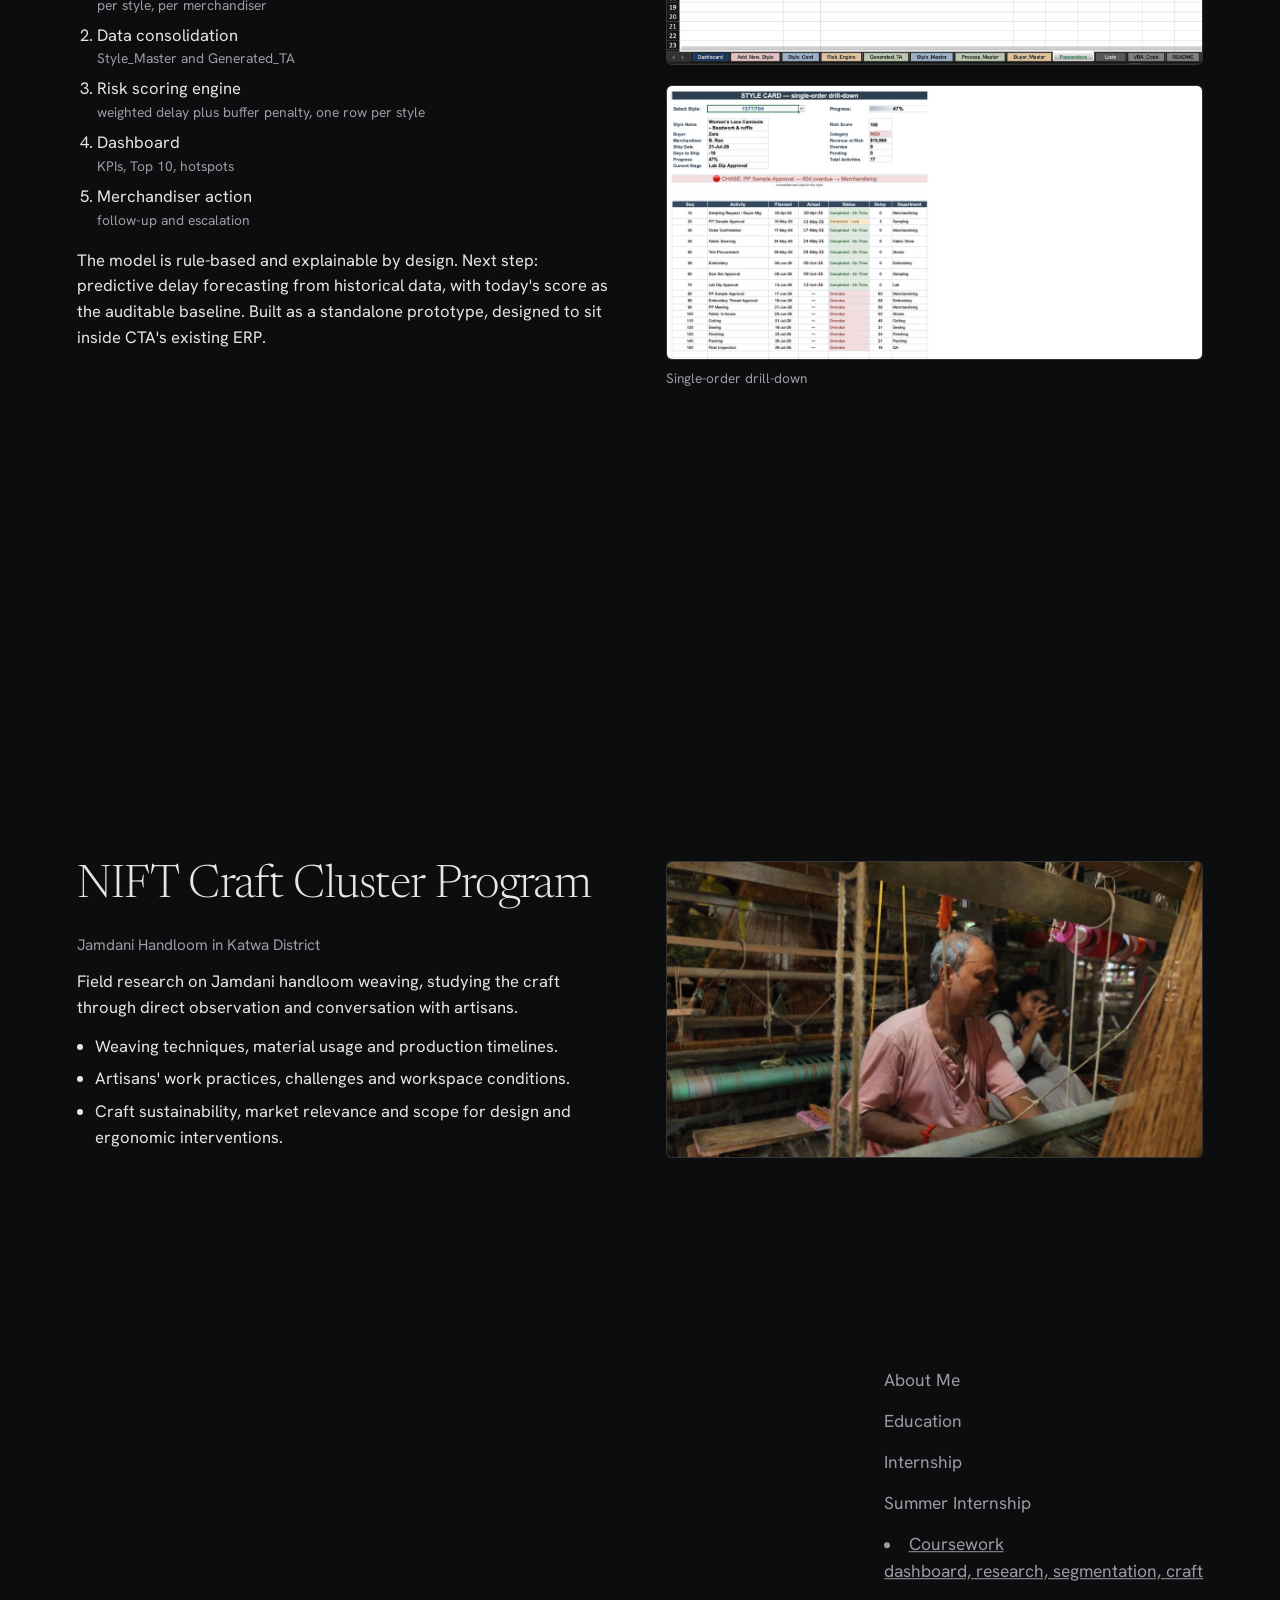
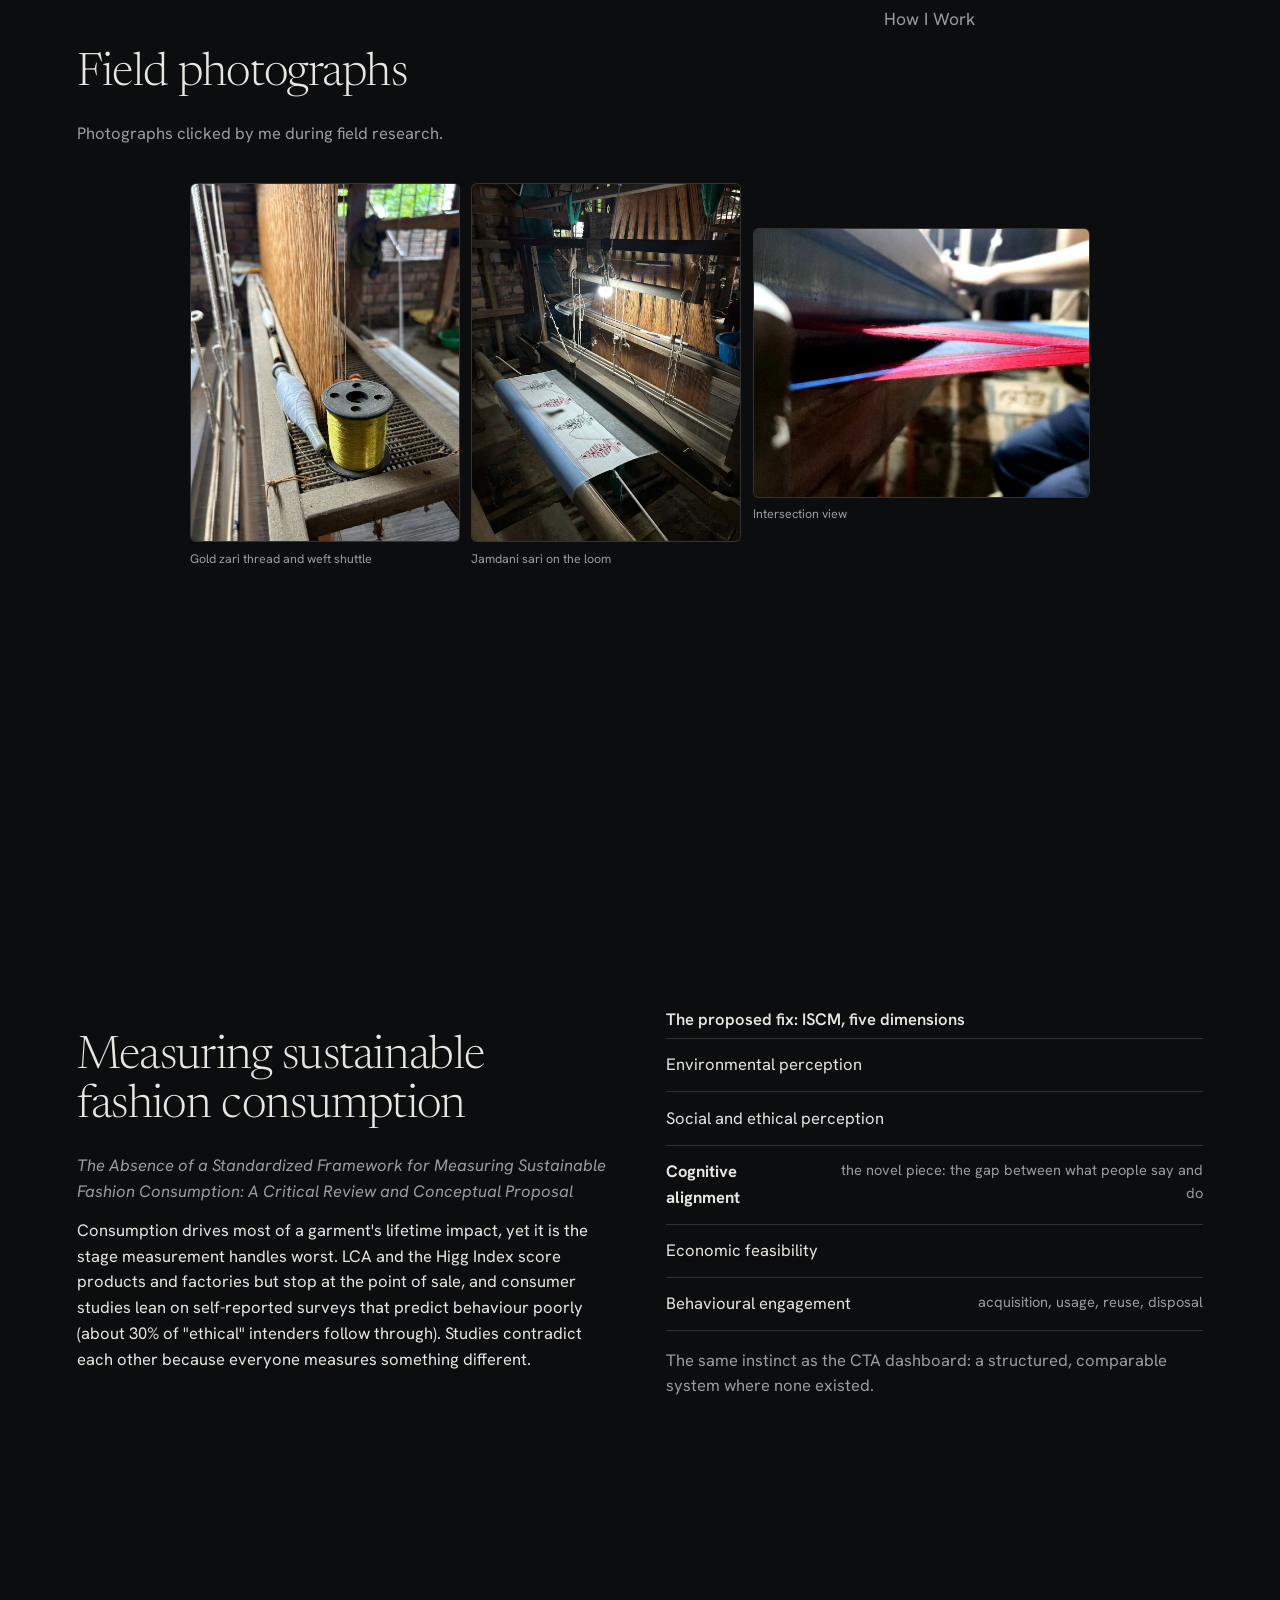
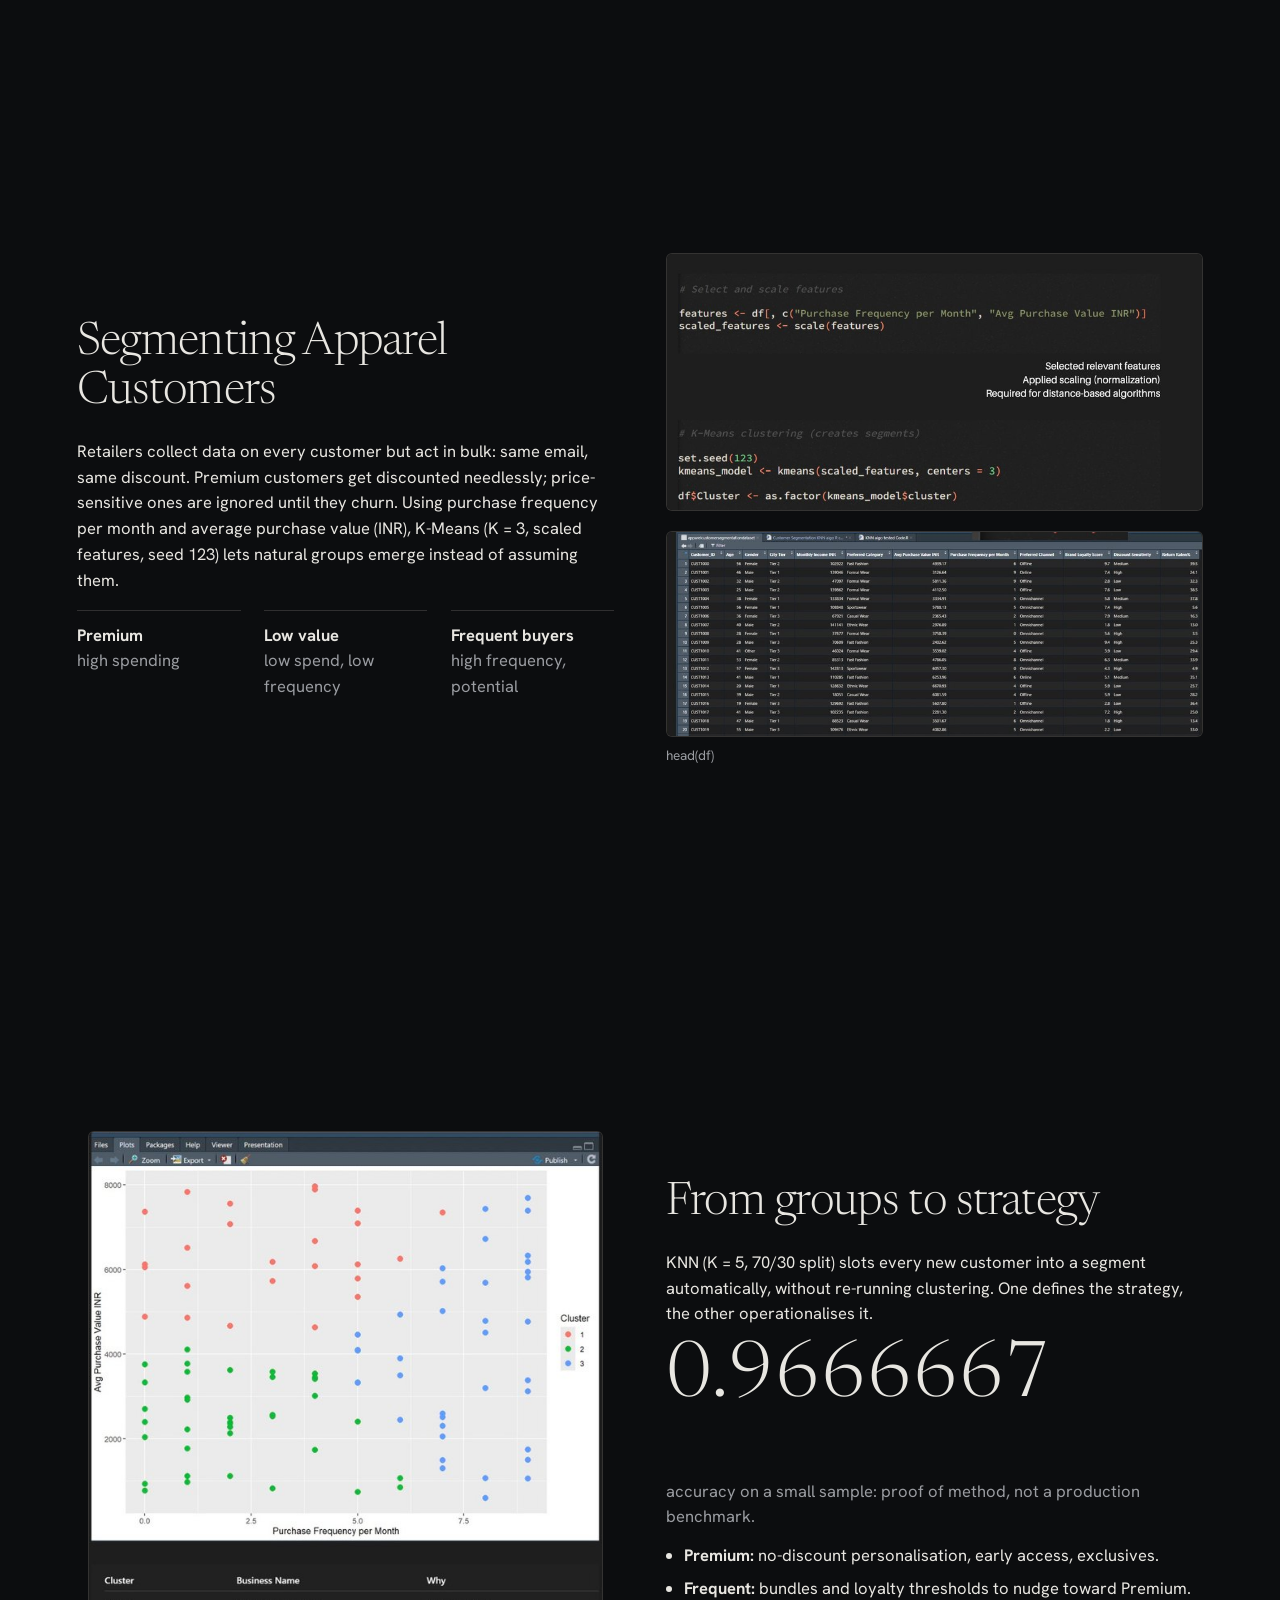
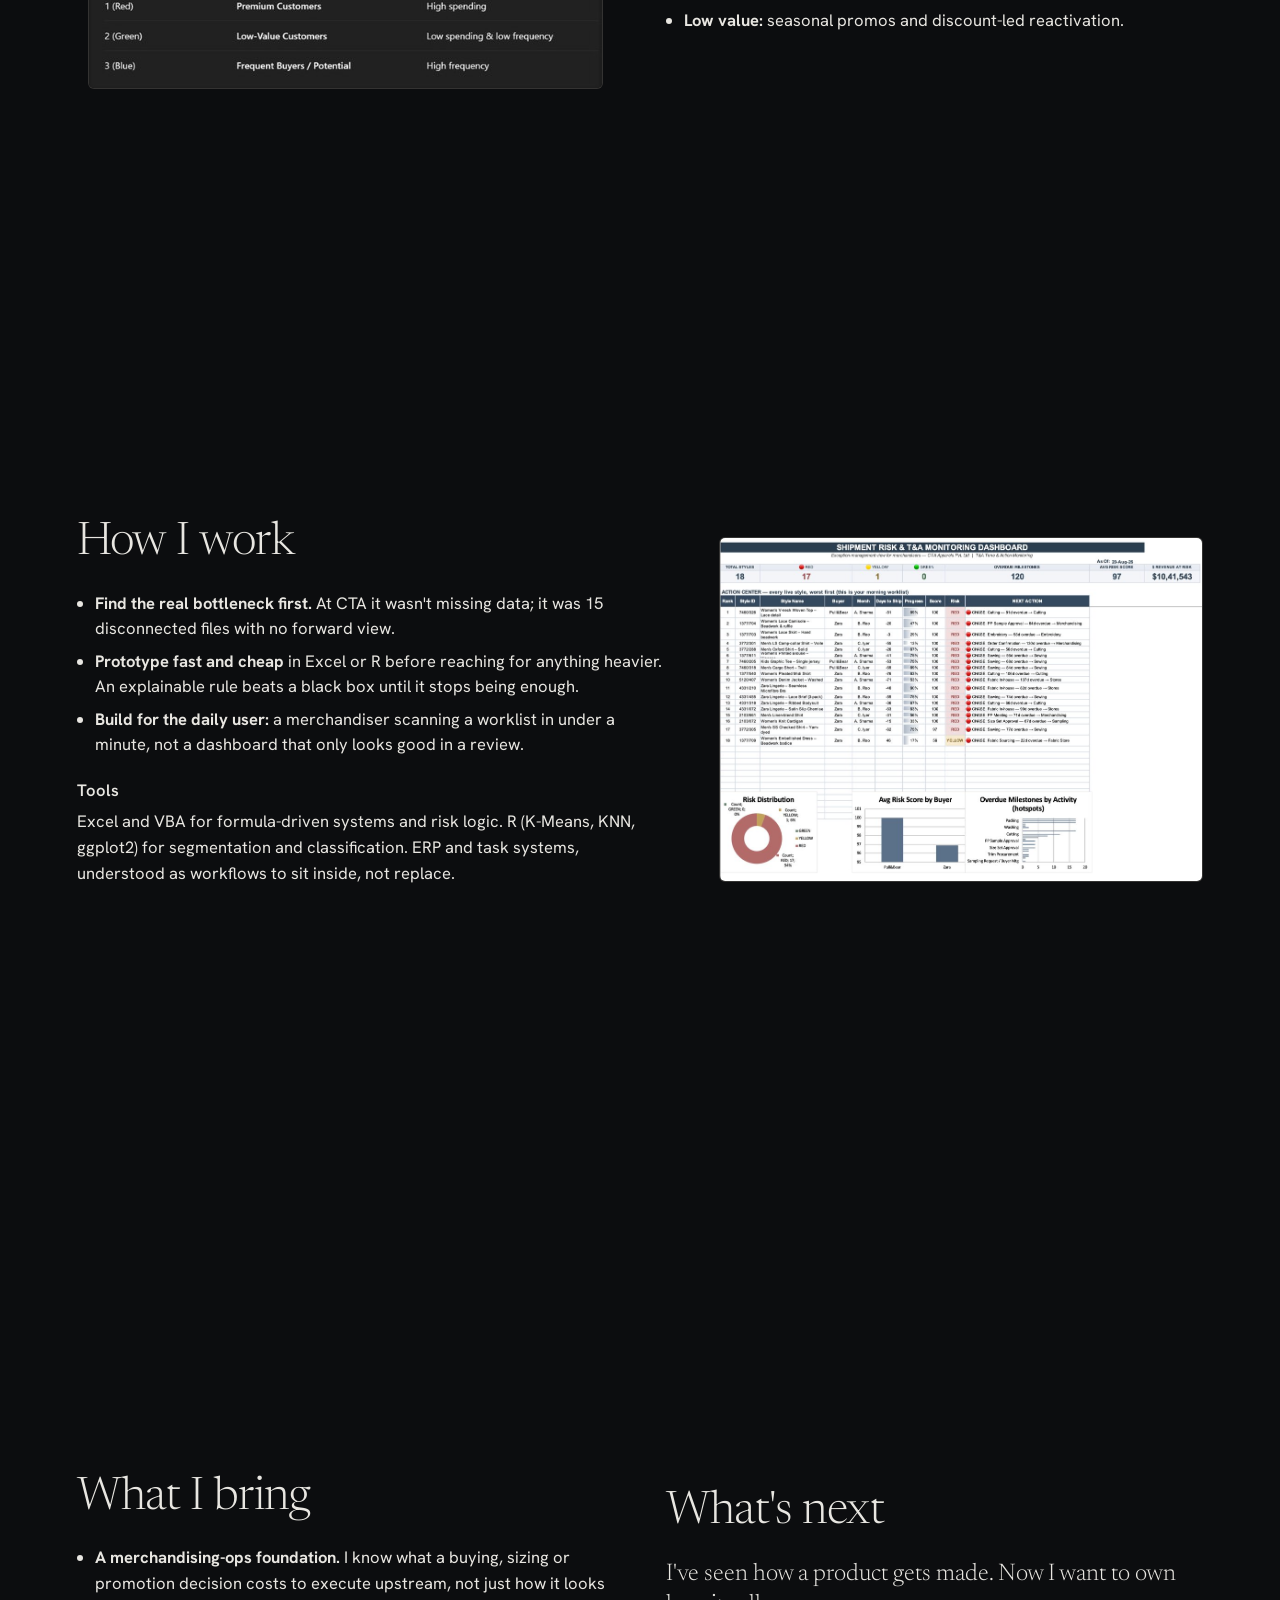
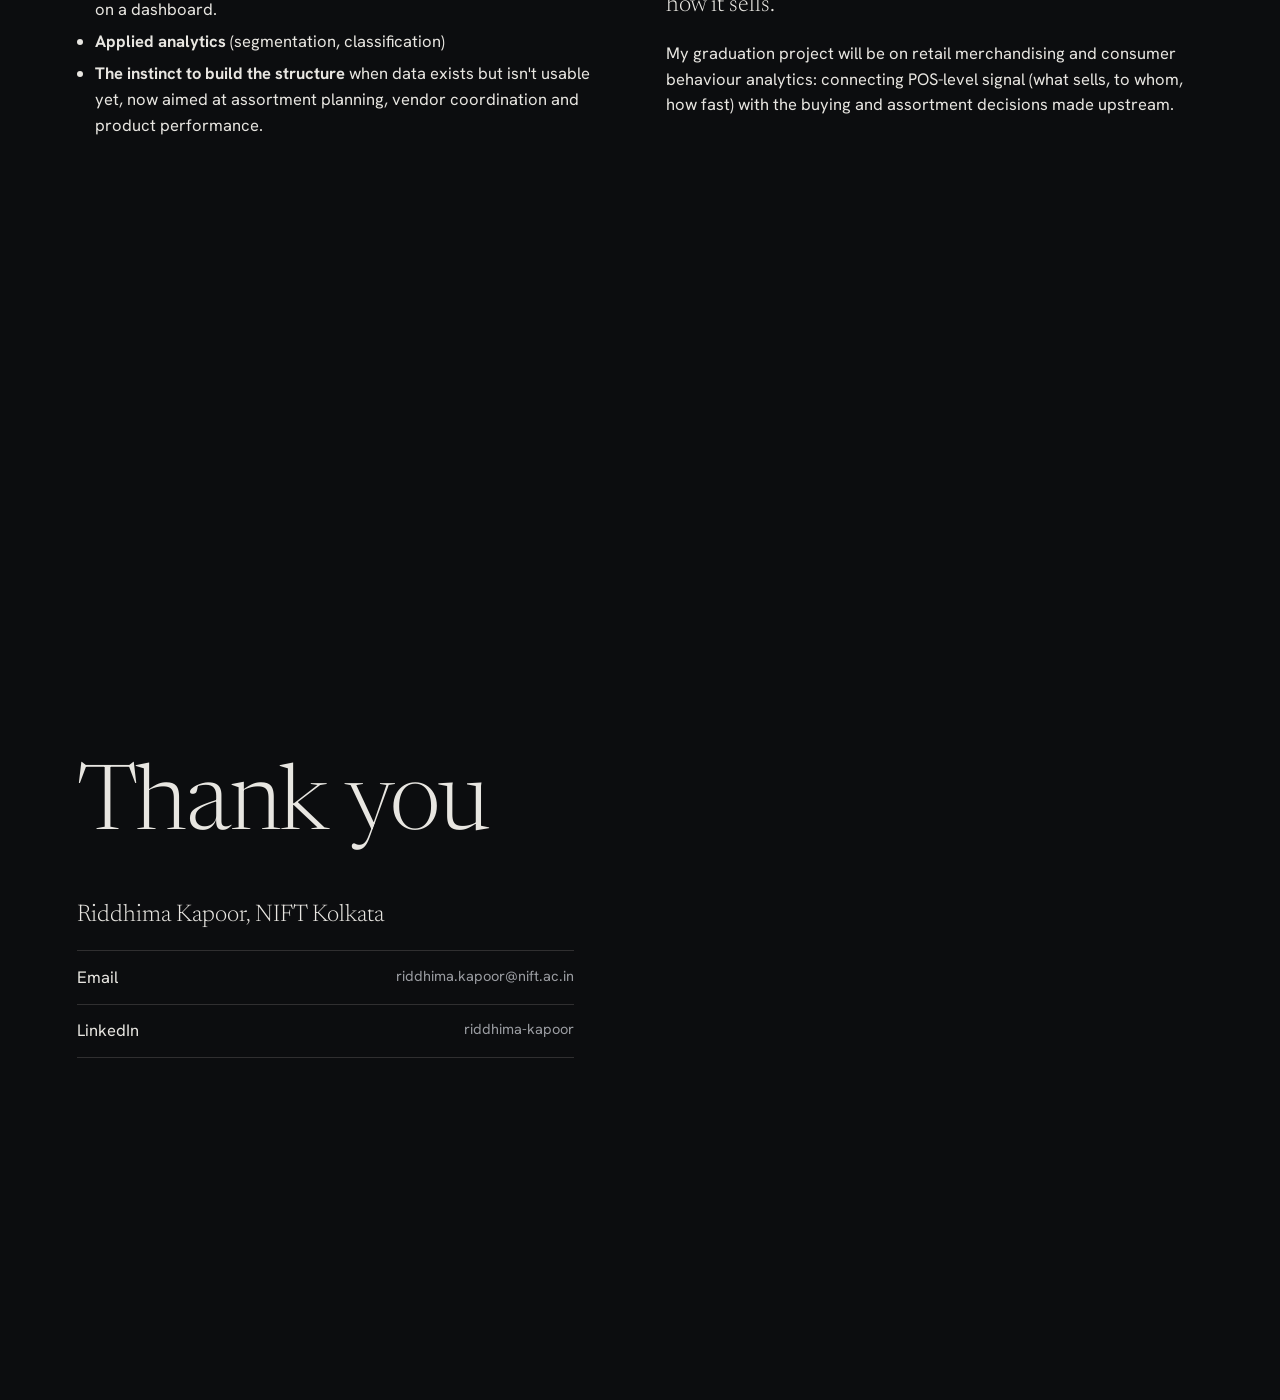
==== commit 36e8636e: "Update landing page programme title Co-authored-by: Copilot <223556219+Copilot@users.noreply.github." ====
--- a/index.html
+++ b/index.html
@@ -23,7 +23,7 @@
 <section class="slide on" id="cover" data-g="cover"><div class="in">
 <div><div class="hello"><img class="pfp" src="images/pfp.jpg" width="120" height="120" alt="Riddhima Kapoor"><h1 class="typing-heading" aria-label="Hi, I'm Riddhima Kapoor"><span id="typing-text"></span><span class="typing-cursor" aria-hidden="true">|</span></h1></div>
 <p class="mute cover-degree">Fashion Technology @ NIFT Kolkata</p>
-<p class="mute cover-masters">MA Strategic Fashion Marketing<br>MA Global Fashion Retailing</p></div>
+<p class="mute cover-masters">Retail Merchandising and Consumer Behaviour Analytics</p></div>
 <div class="landing-menu" aria-label="Portfolio sections"><span>About Me</span><span>Education</span><span>Internship</span><span>Summer Internship</span><li><a href="#cta" data-go="cta">Coursework<span>dashboard, research, segmentation, craft</span></a></li><span>How I Work</span></div></div>
 </section>
 
